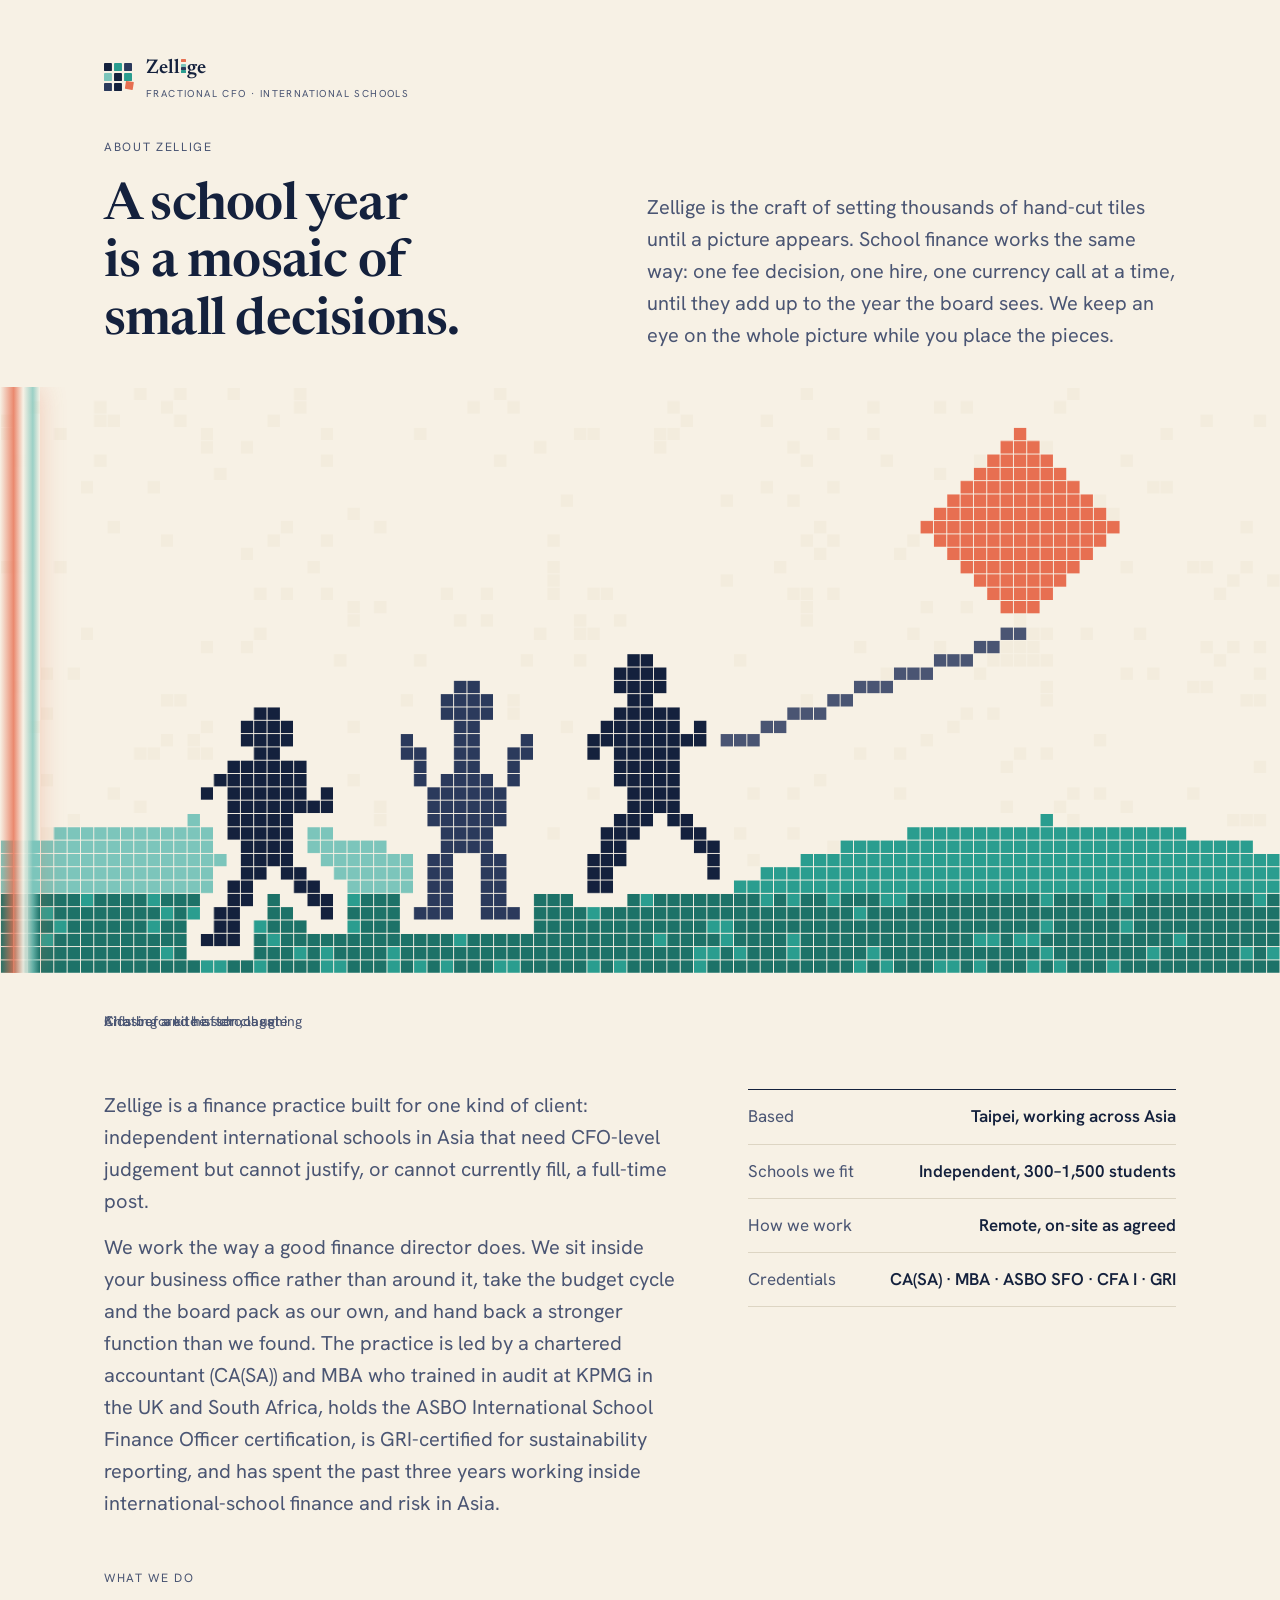
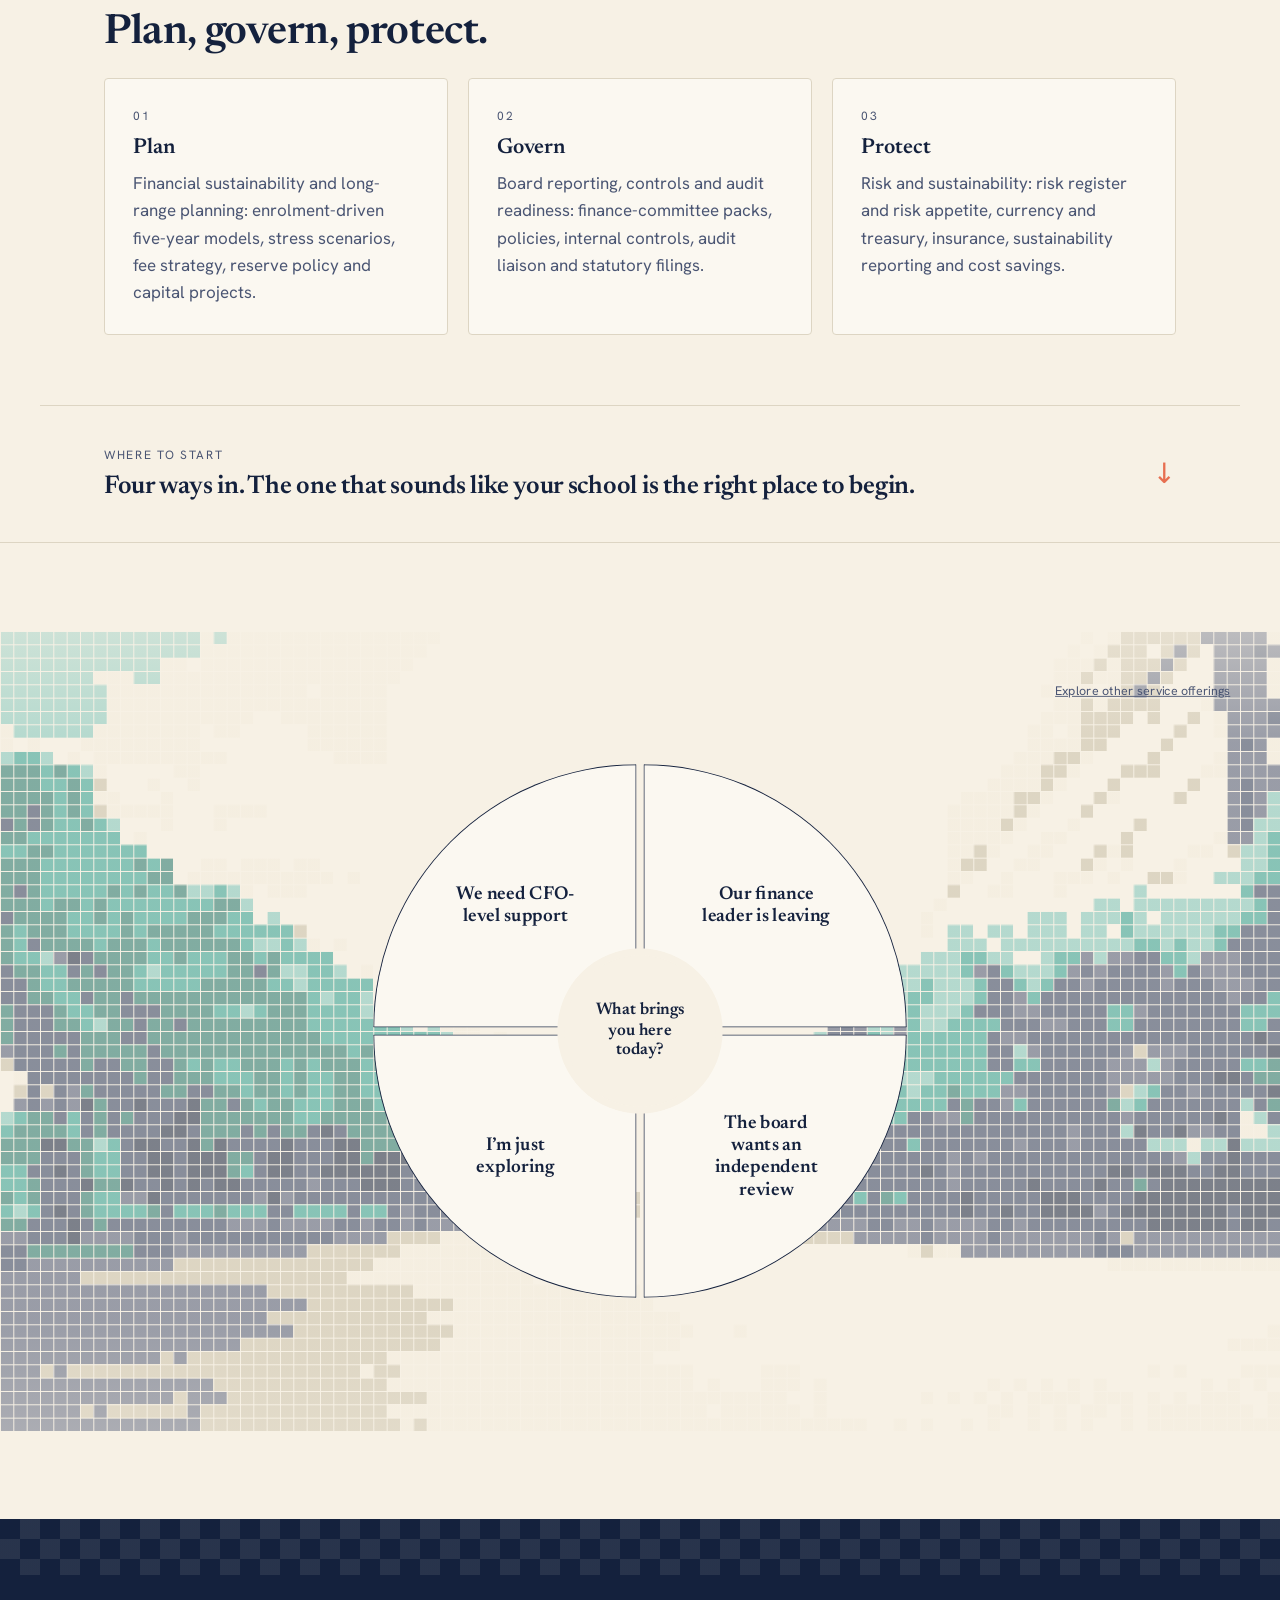
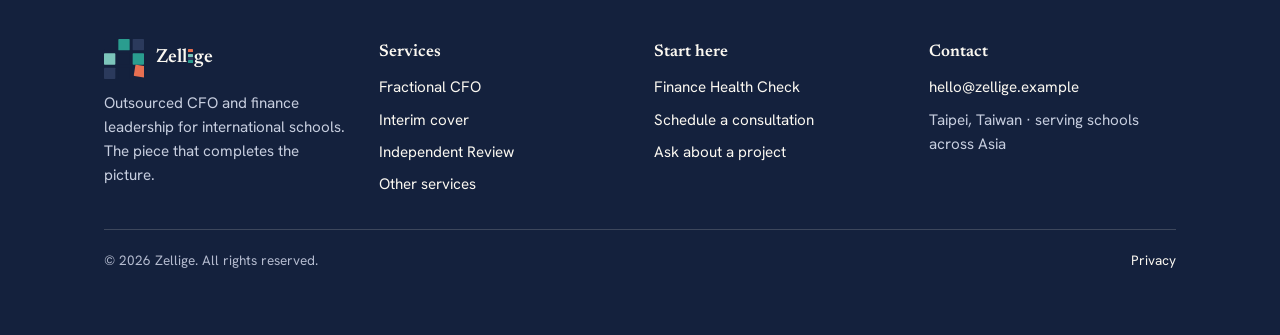
==== index.html @ 0f029edd "Add files via upload" ====
<!doctype html>
<html lang="en">
<head>
<meta charset="utf-8">
<meta name="viewport" content="width=device-width,initial-scale=1">
<title>Outsourced CFO for international schools · Zellige</title>
<meta name="description" content="Zellige provides fractional and interim CFO leadership, independent financial reviews and finance projects for international schools across Asia.">
<meta property="og:title" content="Outsourced CFO for international schools · Zellige">
<meta property="og:description" content="Zellige provides fractional and interim CFO leadership, independent financial reviews and finance projects for international schools across Asia.">
<meta property="og:type" content="website">
<meta name="theme-color" content="#14213D">
<link rel="icon" href="favicon.svg" type="image/svg+xml">
<link rel="preconnect" href="https://fonts.googleapis.com">
<link rel="preconnect" href="https://fonts.gstatic.com" crossorigin>
<link rel="stylesheet" href="https://fonts.googleapis.com/css2?family=Hanken+Grotesk:wght@400;500;600&family=Newsreader:ital,opsz,wght@0,6..72,400;0,6..72,500;0,6..72,600;0,6..72,700;1,6..72,400&display=swap">
<link rel="stylesheet" href="styles.css">
<style>
/* ---- landing: the four-way circle, ported from the design canvas ---- */
.land{position:relative;overflow:hidden;background:var(--cream)}
.land-outer{display:none;overflow:hidden}
.land-in{position:relative;width:1440px;height:900px;transform-origin:top left;transform:scale(var(--s,1))}
@media (min-width:1040px){.land-outer{display:block}}
.stage{position:absolute;left:420px;top:150px;width:600px;height:600px;transition:transform .5s cubic-bezier(.6,0,.4,1)}
.stage.moved{transform:translateX(-260px)}
.stage.moved{transition-delay:0s}
.stage.back{transition-delay:1.2s}
.rotor{position:absolute;inset:0;transform-origin:300px 300px;transition:transform 1.2s cubic-bezier(.6,0,.4,1)}
.quad{position:absolute;width:296px;height:296px;border:1.5px solid var(--ink);padding:0;margin:0;cursor:pointer;background:var(--paper);color:var(--ink);
 transition:opacity .7s ease,transform .7s ease,background-color .25s ease,color .25s ease}
.quad:nth-of-type(1){left:0;top:0;border-top-left-radius:300px}
.quad:nth-of-type(2){left:304px;top:0;border-top-right-radius:300px}
.quad:nth-of-type(3){left:304px;top:304px;border-bottom-right-radius:300px}
.quad:nth-of-type(4){left:0;top:304px;border-bottom-left-radius:300px}
.quad:hover,.quad[aria-pressed="true"]{color:var(--paper)!important;background-color:var(--ink)!important;
 background-image:var(--mosaic);background-size:40px 40px;background-position:0 0,20px 20px}
.quad:focus-visible{outline:3px solid var(--ink);outline-offset:4px}
.quad .label{position:absolute;width:150px;display:flex;flex-direction:column;align-items:center;text-align:center;gap:6px;
 transform:translate(-50%,-50%);transition:transform 1.2s cubic-bezier(.6,0,.4,1)}
.quad .label span{font-family:var(--f-display);font-size:21px;font-weight:600;line-height:1.2;text-wrap:balance}
.letters{position:absolute;left:0;top:0;width:600px;height:600px;pointer-events:none}
.letters span{text-shadow:0 0 7px var(--cream),0 0 3px var(--cream);position:absolute;width:14px;margin-left:-7px;margin-top:-17px;height:17px;line-height:17px;text-align:center;
 transform-origin:50% 100%;font-family:var(--f-body);font-size:16px;font-weight:500;color:var(--ink)}
.hub{position:absolute;left:215px;top:215px;transform:none;padding:0;font-size:inherit;font-weight:400;width:170px;height:170px;border-radius:50%;background:var(--cream);box-shadow:0 0 0 8px var(--cream);
 display:flex;align-items:center;justify-content:center;text-align:center}
.hub p{font-family:var(--f-display);font-size:19px;font-weight:600;line-height:1.2;padding:0 22px}
.hub button{width:120px;height:120px;border-radius:50%;border:1px solid var(--line);background:var(--paper);color:var(--ink);
 font:500 14px/1.3 var(--f-body);cursor:pointer}
@property --sweep{syntax:'<angle>';inherits:false;initial-value:0deg}
.panel-wipe{--sweep:0deg;-webkit-mask-image:conic-gradient(from 0deg at -260px 260px,#000 0deg,#000 var(--sweep),transparent calc(var(--sweep) + .6deg));
 mask-image:conic-gradient(from 0deg at -260px 260px,#000 0deg,#000 var(--sweep),transparent calc(var(--sweep) + .6deg))}
@keyframes wipeIn{from{--sweep:0deg}to{--sweep:180deg}}
@keyframes wipeOut{from{--sweep:180deg}to{--sweep:0deg}}
.wipe-in{animation:wipeIn 1.2s cubic-bezier(.6,0,.4,1) .5s both}
.wipe-out{animation:wipeOut 1.2s cubic-bezier(.6,0,.4,1) 0s both}
.panel{background:rgba(247,241,229,.8);box-shadow:0 0 46px 34px rgba(247,241,229,.8);border:0;border-radius:0;padding:0;position:absolute;left:720px;top:190px;width:600px;display:flex;flex-direction:column;gap:22px}
.panel h2{font-size:50px;line-height:1.08;letter-spacing:-.01em}
.panel .points{display:flex;flex-direction:column;border-top:1px solid var(--line)}
.panel .points div{padding:13px 0;border-bottom:1px solid var(--line);display:flex;gap:14px;font-size:16px}
.panel .acts{display:flex;gap:12px;align-items:center;flex-wrap:wrap}
.land-intro{display:block}
@media (min-width:1040px){.land-intro{display:none}.site-head{display:none}}
.land-logo{display:none;align-items:center;gap:14px;text-decoration:none;color:var(--ink)}
@media (min-width:1040px){.land-logo{display:inline-flex}}
.land-logo svg{width:28px;height:28px;overflow:visible}
.land-logo .name{font-family:var(--f-display);font-weight:600;font-size:20px}
.land-logo .desc{font-size:10px;letter-spacing:.14em;text-transform:uppercase;color:var(--muted)}
.explore{position:absolute;right:56px;top:56px;font-size:14px;color:var(--muted);text-decoration:underline}
@media (prefers-reduced-motion:reduce){.rotor,.stage,.quad,.quad .label{transition:none!important}.wipe-in,.wipe-out{animation:none!important;--sweep:360deg}}

/* --- the avenue: the photograph, retiled in the brand palette --- */
.street{position:absolute;inset:0;z-index:0;pointer-events:none;overflow:hidden}
.street svg{display:block;width:100%;height:100%}
.street-grout,.street-wash,.street-dim{position:absolute;inset:0}
.street-dim{background:#F7F1E5;opacity:0;transition:opacity .7s ease}
.street.dim .street-dim{opacity:.55}
.street-grout{background-image:linear-gradient(90deg,#F7F1E5 0 1px,rgba(0,0,0,0) 1px),linear-gradient(180deg,#F7F1E5 0 1px,rgba(0,0,0,0) 1px);background-size:calc(100%/96) 100%,100% calc(100%/60)}
.street-wash{background:linear-gradient(180deg,rgba(247,241,229,.66) 0%,rgba(247,241,229,.46) 14%,rgba(247,241,229,.46) 86%,rgba(247,241,229,.56) 100%)}

.mosaic-band{position:relative;border-bottom:1px solid var(--line);background:var(--cream);padding-block:clamp(48px,7vw,84px) 0;display:flex;flex-direction:column;gap:clamp(24px,4vw,36px)}
@media (min-width:1040px){.mosaic-band{padding-top:52px}}
.about-grid{display:grid;grid-template-columns:minmax(0,1.15fr) minmax(0,.85fr);gap:clamp(24px,5vw,64px);align-items:start;padding-top:clamp(6px,2vw,20px)}
@media (max-width:860px){.about-grid{grid-template-columns:1fr}}
.about-grid p{margin:0 0 14px}
.facts{display:flex;flex-direction:column;border-top:1.5px solid var(--ink)}
.facts div{display:flex;justify-content:space-between;gap:20px;padding:13px 0;border-bottom:1px solid var(--line)}
.facts span:first-child{color:var(--muted);white-space:nowrap}
.facts span:last-child{font-weight:600;text-align:right}
.pillars{display:grid;grid-template-columns:repeat(3,minmax(0,1fr));gap:20px;margin-top:22px}
@media (max-width:860px){.pillars{grid-template-columns:1fr}}
.startbar{border-top:1px solid var(--line);margin-top:clamp(24px,4vw,34px);padding-block:clamp(28px,4vw,40px);display:flex;justify-content:space-between;align-items:center;gap:32px}
.startbar h2{font-size:clamp(1.25rem,2.3vw,1.6rem);margin:0}
.startbar .arrow{font-size:28px;color:var(--coral);flex-shrink:0}
.mosaic-band>.wrap{width:100%;box-sizing:border-box}
.mosaic-band .head{display:grid;grid-template-columns:minmax(0,.95fr) minmax(0,1.05fr);gap:clamp(24px,5vw,64px);align-items:end}
@media (max-width:860px){.mosaic-band .head{grid-template-columns:1fr}}

/* --- mosaic wall: three scenes, rolling in left to right --- */
@property --p{syntax:'<percentage>';inherits:false;initial-value:0%}
.mw{position:relative;width:100%;aspect-ratio:96/44;overflow:hidden;background:#F7F1E5}
.mw .ml{position:absolute;inset:0}
.mw .ml svg{display:block;width:100%;height:100%}
.mw .sw{--p:0%;-webkit-mask-image:linear-gradient(90deg,#000 var(--p),rgba(0,0,0,0) var(--p));mask-image:linear-gradient(90deg,#000 var(--p),rgba(0,0,0,0) var(--p))}
.mw .l0{z-index:0}
.mw .l1{z-index:1;animation:mwA 30s steps(96,end) infinite}
.mw .l2{z-index:2;animation:mwB 30s steps(96,end) infinite}
.mw .l3{z-index:3;animation:mwC 30s steps(96,end) infinite}
@keyframes mwA{0%{--p:0%}8%{--p:100%}100%{--p:100%}}
@keyframes mwB{0%,33.33%{--p:0%}41.33%{--p:100%}100%{--p:100%}}
@keyframes mwC{0%,66.67%{--p:0%}74.67%{--p:100%}100%{--p:100%}}
.mw .grout{position:absolute;inset:0;z-index:4;pointer-events:none;
 background-image:linear-gradient(90deg,#F7F1E5 0 1px,rgba(0,0,0,0) 1px),linear-gradient(180deg,#F7F1E5 0 1px,rgba(0,0,0,0) 1px);
 background-size:calc(100%/96) 100%,100% calc(100%/44)}
.mw .front{position:absolute;top:0;bottom:0;left:0;width:3.125%;z-index:5;pointer-events:none;
 background:linear-gradient(90deg,rgba(247,241,229,0),rgba(231,111,81,.8) 34%,rgba(247,241,229,.92) 58%,rgba(124,197,187,.75) 82%,rgba(124,197,187,0));
 box-shadow:0 0 26px rgba(231,111,81,.3);animation:mwFront 10s steps(96,end) infinite}
@keyframes mwFront{0%{transform:translateX(-140%);opacity:0}1.5%{opacity:1}24%{transform:translateX(3100%);opacity:1}25.5%{opacity:0}100%{transform:translateX(3100%);opacity:0}}
.mwcaps{position:relative;height:24px}
.mwcaps span{position:absolute;left:0;top:0;width:100%;font-size:14px;line-height:24px;color:#4A5573;letter-spacing:.02em}
.mwcaps .c1{animation:mwT1 30s linear infinite}
.mwcaps .c2{animation:mwT2 30s linear infinite}
.mwcaps .c3{animation:mwT3 30s linear infinite}
@keyframes mwT1{0%,2.5%{opacity:0}4%{opacity:1}34%{opacity:1}36%{opacity:0}100%{opacity:0}}
@keyframes mwT2{0%,36%{opacity:0}38%{opacity:1}67.5%{opacity:1}69.5%{opacity:0}100%{opacity:0}}
@keyframes mwT3{0%,1.5%{opacity:1}2.5%{opacity:0}69.5%{opacity:0}71.5%{opacity:1}100%{opacity:1}}
@media (prefers-reduced-motion:reduce){
 .mw .l1,.mw .l2,.mw .l3{animation:none;--p:0%}
 .mw .front{display:none}
 .mwcaps .c1,.mwcaps .c2{animation:none;opacity:0}.mwcaps .c3{animation:none;opacity:1}}

</style>
</head>
<body>
<header class="site-head">
<div class="wrap head-in">
<a class="lockup" href="index.html" aria-label="Zellige, home"><svg viewBox="0 0 120 120" aria-hidden="true"><rect x="0" y="0" width="34" height="34" rx="2" fill="#14213D"/><rect x="43" y="0" width="34" height="34" rx="2" fill="#2A9D8F"/><rect x="86" y="0" width="34" height="34" rx="2" fill="#2B3A5C"/><rect x="0" y="43" width="34" height="34" rx="2" fill="#7CC5BB"/><rect x="43" y="43" width="34" height="34" rx="2" fill="#14213D"/><rect x="86" y="43" width="34" height="34" rx="2" fill="#2A9D8F"/><rect x="0" y="86" width="34" height="34" rx="2" fill="#2B3A5C"/><rect x="43" y="86" width="34" height="34" rx="2" fill="#14213D"/><rect x="96" y="90" width="34" height="34" rx="2" fill="#E76F51" transform="rotate(9 113 107) translate(-6 -10)"/></svg><span><span class="name">Zell<span class="zi" aria-hidden="true"><s></s><b></b><b></b><b></b></span>ge</span><span class="desc">CFO services for international schools</span></span></a>
<nav class="nav" aria-label="Main">
<a class="hide-sm" href="fractional-cfo.html">Fractional CFO</a>
<a class="hide-sm" href="interim-cover.html">Interim cover</a>
<a class="hide-sm" href="services.html">Services</a>
<a href="health-check.html">Health Check</a>
<a class="btn" href="contact-cfo.html">Schedule a consultation</a>
</nav>
</div>
</header>
<main>
<section class="mosaic-band">
<div class="wrap"><a class="land-logo" href="index.html" aria-label="Zellige, home"><svg viewBox="0 0 120 120" aria-hidden="true"><rect x="0" y="0" width="34" height="34" rx="2" fill="#14213D"/><rect x="43" y="0" width="34" height="34" rx="2" fill="#2A9D8F"/><rect x="86" y="0" width="34" height="34" rx="2" fill="#2B3A5C"/><rect x="0" y="43" width="34" height="34" rx="2" fill="#7CC5BB"/><rect x="43" y="43" width="34" height="34" rx="2" fill="#14213D"/><rect x="86" y="43" width="34" height="34" rx="2" fill="#2A9D8F"/><rect x="0" y="86" width="34" height="34" rx="2" fill="#2B3A5C"/><rect x="43" y="86" width="34" height="34" rx="2" fill="#14213D"/><rect x="96" y="90" width="34" height="34" rx="2" fill="#E76F51" transform="rotate(9 113 107) translate(-6 -10)"/></svg><span style="display:flex;flex-direction:column;gap:2px"><span class="name">Zell<span class="zi" aria-hidden="true"><s></s><b></b><b></b><b></b></span>ge</span><span class="desc">Fractional CFO · International schools</span></span></a></div>
<div class="wrap head">
<div class="stack"><span class="eyebrow">ABOUT ZELLIGE</span>
<h1 style="font-size:clamp(2rem,4.4vw,3.25rem)">A school year is a mosaic of small decisions.</h1></div>
<p class="lede" style="margin:0">Zellige is the craft of setting thousands of hand-cut tiles until a picture appears. School finance works the same way: one fee decision, one hire, one currency call at a time, until they add up to the year the board sees. We keep an eye on the whole picture while you place the pieces.</p>
</div>
<svg width="0" height="0" style="position:absolute" aria-hidden="true"><symbol id="mzs1" viewBox="0 0 96 44" preserveAspectRatio="none" shape-rendering="crispEdges"><rect x="0" y="0" width="15" height="1" fill="#F7F1E5"/><rect x="15" y="0" width="1" height="1" fill="#F3ECDD"/><rect x="16" y="0" width="5" height="1" fill="#F7F1E5"/><rect x="21" y="0" width="1" height="1" fill="#F3ECDD"/><rect x="22" y="0" width="1" height="1" fill="#F7F1E5"/><rect x="23" y="0" width="1" height="1" fill="#F3ECDD"/><rect x="24" y="0" width="2" height="1" fill="#F7F1E5"/><rect x="26" y="0" width="1" height="1" fill="#F3ECDD"/><rect x="27" y="0" width="16" height="1" fill="#F7F1E5"/><rect x="43" y="0" width="1" height="1" fill="#F3ECDD"/><rect x="44" y="0" width="6" height="1" fill="#F7F1E5"/><rect x="50" y="0" width="1" height="1" fill="#F3ECDD"/><rect x="51" y="0" width="5" height="1" fill="#F7F1E5"/><rect x="56" y="0" width="1" height="1" fill="#F3ECDD"/><rect x="57" y="0" width="3" height="1" fill="#F7F1E5"/><rect x="60" y="0" width="1" height="1" fill="#F3ECDD"/><rect x="61" y="0" width="6" height="1" fill="#F7F1E5"/><rect x="67" y="0" width="1" height="1" fill="#F3ECDD"/><rect x="68" y="0" width="27" height="1" fill="#F7F1E5"/><rect x="95" y="0" width="1" height="1" fill="#F3ECDD"/><rect x="0" y="1" width="24" height="1" fill="#F7F1E5"/><rect x="24" y="1" width="1" height="1" fill="#F3ECDD"/><rect x="25" y="1" width="9" height="1" fill="#F7F1E5"/><rect x="34" y="1" width="1" height="1" fill="#F3ECDD"/><rect x="35" y="1" width="7" height="1" fill="#F7F1E5"/><rect x="42" y="1" width="1" height="1" fill="#F3ECDD"/><rect x="43" y="1" width="1" height="1" fill="#F7F1E5"/><rect x="44" y="1" width="1" height="3" fill="#4A5573"/><rect x="45" y="1" width="6" height="3" fill="#2A9D8F"/><rect x="51" y="1" width="6" height="1" fill="#F7F1E5"/><rect x="57" y="1" width="2" height="1" fill="#F3ECDD"/><rect x="59" y="1" width="3" height="1" fill="#F7F1E5"/><rect x="62" y="1" width="1" height="1" fill="#F3ECDD"/><rect x="63" y="1" width="5" height="1" fill="#F7F1E5"/><rect x="68" y="1" width="1" height="1" fill="#F3ECDD"/><rect x="69" y="1" width="19" height="1" fill="#F7F1E5"/><rect x="88" y="1" width="1" height="1" fill="#F3ECDD"/><rect x="89" y="1" width="7" height="1" fill="#F7F1E5"/><rect x="0" y="2" width="2" height="1" fill="#F7F1E5"/><rect x="2" y="2" width="1" height="1" fill="#F3ECDD"/><rect x="3" y="2" width="1" height="1" fill="#F7F1E5"/><rect x="4" y="2" width="1" height="1" fill="#F3ECDD"/><rect x="5" y="2" width="8" height="1" fill="#F7F1E5"/><rect x="13" y="2" width="1" height="1" fill="#F3ECDD"/><rect x="14" y="2" width="30" height="1" fill="#F7F1E5"/><rect x="51" y="2" width="1" height="1" fill="#F3ECDD"/><rect x="52" y="2" width="1" height="1" fill="#F7F1E5"/><rect x="53" y="2" width="1" height="1" fill="#F3ECDD"/><rect x="54" y="2" width="4" height="1" fill="#F7F1E5"/><rect x="58" y="2" width="1" height="1" fill="#F3ECDD"/><rect x="59" y="2" width="2" height="1" fill="#F7F1E5"/><rect x="61" y="2" width="1" height="1" fill="#F3ECDD"/><rect x="62" y="2" width="3" height="1" fill="#F7F1E5"/><rect x="65" y="2" width="1" height="2" fill="#F3ECDD"/><rect x="66" y="2" width="8" height="1" fill="#F7F1E5"/><rect x="74" y="2" width="5" height="1" fill="#E76F51"/><rect x="79" y="2" width="10" height="1" fill="#F7F1E5"/><rect x="89" y="2" width="1" height="1" fill="#F3ECDD"/><rect x="90" y="2" width="6" height="1" fill="#F7F1E5"/><rect x="0" y="3" width="22" height="1" fill="#F7F1E5"/><rect x="22" y="3" width="1" height="1" fill="#F3ECDD"/><rect x="23" y="3" width="4" height="1" fill="#F7F1E5"/><rect x="27" y="3" width="1" height="1" fill="#F3ECDD"/><rect x="28" y="3" width="1" height="1" fill="#F7F1E5"/><rect x="29" y="3" width="1" height="1" fill="#F3ECDD"/><rect x="30" y="3" width="13" height="1" fill="#F7F1E5"/><rect x="43" y="3" width="1" height="1" fill="#F3ECDD"/><rect x="51" y="3" width="14" height="1" fill="#F7F1E5"/><rect x="66" y="3" width="7" height="1" fill="#F7F1E5"/><rect x="73" y="3" width="7" height="1" fill="#E76F51"/><rect x="80" y="3" width="11" height="1" fill="#F7F1E5"/><rect x="91" y="3" width="1" height="1" fill="#F3ECDD"/><rect x="92" y="3" width="4" height="1" fill="#F7F1E5"/><rect x="0" y="4" width="42" height="1" fill="#F7F1E5"/><rect x="42" y="4" width="1" height="1" fill="#F3ECDD"/><rect x="43" y="4" width="1" height="1" fill="#F7F1E5"/><rect x="44" y="4" width="2" height="3" fill="#4A5573"/><rect x="46" y="4" width="7" height="1" fill="#F7F1E5"/><rect x="53" y="4" width="1" height="1" fill="#F3ECDD"/><rect x="54" y="4" width="1" height="1" fill="#F7F1E5"/><rect x="55" y="4" width="1" height="1" fill="#F3ECDD"/><rect x="56" y="4" width="10" height="1" fill="#F7F1E5"/><rect x="66" y="4" width="1" height="1" fill="#F3ECDD"/><rect x="67" y="4" width="5" height="1" fill="#F7F1E5"/><rect x="72" y="4" width="9" height="5" fill="#E76F51"/><rect x="81" y="4" width="4" height="1" fill="#F7F1E5"/><rect x="85" y="4" width="1" height="1" fill="#F3ECDD"/><rect x="86" y="4" width="10" height="1" fill="#F7F1E5"/><rect x="0" y="5" width="13" height="1" fill="#F7F1E5"/><rect x="13" y="5" width="1" height="1" fill="#F3ECDD"/><rect x="14" y="5" width="2" height="1" fill="#F7F1E5"/><rect x="16" y="5" width="1" height="1" fill="#F3ECDD"/><rect x="17" y="5" width="16" height="1" fill="#F7F1E5"/><rect x="33" y="5" width="1" height="1" fill="#F3ECDD"/><rect x="34" y="5" width="4" height="1" fill="#F7F1E5"/><rect x="38" y="5" width="1" height="1" fill="#F3ECDD"/><rect x="39" y="5" width="4" height="1" fill="#F7F1E5"/><rect x="43" y="5" width="1" height="2" fill="#2B3A5C"/><rect x="46" y="5" width="3" height="2" fill="#2B3A5C"/><rect x="49" y="5" width="2" height="1" fill="#F7F1E5"/><rect x="51" y="5" width="1" height="1" fill="#F3ECDD"/><rect x="52" y="5" width="2" height="1" fill="#F7F1E5"/><rect x="54" y="5" width="1" height="2" fill="#F3ECDD"/><rect x="55" y="5" width="6" height="1" fill="#F7F1E5"/><rect x="61" y="5" width="1" height="1" fill="#F3ECDD"/><rect x="62" y="5" width="10" height="1" fill="#F7F1E5"/><rect x="81" y="5" width="1" height="2" fill="#F3ECDD"/><rect x="82" y="5" width="2" height="2" fill="#F7F1E5"/><rect x="84" y="5" width="1" height="2" fill="#F3ECDD"/><rect x="85" y="5" width="11" height="2" fill="#F7F1E5"/><rect x="0" y="6" width="5" height="1" fill="#F7F1E5"/><rect x="5" y="6" width="1" height="1" fill="#F3ECDD"/><rect x="6" y="6" width="30" height="1" fill="#F7F1E5"/><rect x="36" y="6" width="2" height="2" fill="#F3ECDD"/><rect x="38" y="6" width="5" height="1" fill="#F7F1E5"/><rect x="49" y="6" width="5" height="1" fill="#F7F1E5"/><rect x="55" y="6" width="17" height="1" fill="#F7F1E5"/><rect x="0" y="7" width="26" height="1" fill="#F7F1E5"/><rect x="26" y="7" width="1" height="1" fill="#F3ECDD"/><rect x="27" y="7" width="6" height="1" fill="#F7F1E5"/><rect x="33" y="7" width="1" height="1" fill="#F3ECDD"/><rect x="34" y="7" width="2" height="1" fill="#F7F1E5"/><rect x="38" y="7" width="2" height="1" fill="#F7F1E5"/><rect x="40" y="7" width="1" height="1" fill="#F3ECDD"/><rect x="41" y="7" width="2" height="1" fill="#F7F1E5"/><rect x="43" y="7" width="6" height="4" fill="#2B3A5C"/><rect x="49" y="7" width="23" height="1" fill="#F7F1E5"/><rect x="81" y="7" width="1" height="1" fill="#F7F1E5"/><rect x="82" y="7" width="1" height="1" fill="#F3ECDD"/><rect x="83" y="7" width="5" height="1" fill="#F7F1E5"/><rect x="88" y="7" width="1" height="1" fill="#F3ECDD"/><rect x="89" y="7" width="3" height="1" fill="#F7F1E5"/><rect x="92" y="7" width="1" height="2" fill="#F3ECDD"/><rect x="93" y="7" width="3" height="2" fill="#F7F1E5"/><rect x="0" y="8" width="20" height="1" fill="#F7F1E5"/><rect x="20" y="8" width="1" height="1" fill="#F3ECDD"/><rect x="21" y="8" width="9" height="1" fill="#F7F1E5"/><rect x="30" y="8" width="1" height="1" fill="#F3ECDD"/><rect x="31" y="8" width="12" height="1" fill="#F7F1E5"/><rect x="49" y="8" width="3" height="1" fill="#F7F1E5"/><rect x="52" y="8" width="1" height="1" fill="#F3ECDD"/><rect x="53" y="8" width="19" height="1" fill="#F7F1E5"/><rect x="81" y="8" width="5" height="1" fill="#F7F1E5"/><rect x="86" y="8" width="1" height="1" fill="#F3ECDD"/><rect x="87" y="8" width="5" height="1" fill="#F7F1E5"/><rect x="0" y="9" width="31" height="1" fill="#F7F1E5"/><rect x="31" y="9" width="1" height="2" fill="#F3ECDD"/><rect x="32" y="9" width="9" height="2" fill="#F7F1E5"/><rect x="41" y="9" width="1" height="1" fill="#F3ECDD"/><rect x="42" y="9" width="1" height="1" fill="#F7F1E5"/><rect x="49" y="9" width="24" height="1" fill="#F7F1E5"/><rect x="73" y="9" width="7" height="1" fill="#E76F51"/><rect x="80" y="9" width="16" height="1" fill="#F7F1E5"/><rect x="0" y="10" width="7" height="1" fill="#F7F1E5"/><rect x="7" y="10" width="2" height="1" fill="#F3ECDD"/><rect x="9" y="10" width="2" height="1" fill="#F7F1E5"/><rect x="11" y="10" width="1" height="1" fill="#1D7268"/><rect x="12" y="10" width="7" height="1" fill="#F7F1E5"/><rect x="19" y="10" width="1" height="1" fill="#F3ECDD"/><rect x="20" y="10" width="11" height="1" fill="#F7F1E5"/><rect x="41" y="10" width="2" height="1" fill="#14213D"/><rect x="49" y="10" width="2" height="1" fill="#14213D"/><rect x="51" y="10" width="4" height="1" fill="#F7F1E5"/><rect x="55" y="10" width="1" height="1" fill="#F3ECDD"/><rect x="56" y="10" width="7" height="1" fill="#F7F1E5"/><rect x="63" y="10" width="1" height="2" fill="#F3ECDD"/><rect x="64" y="10" width="4" height="2" fill="#F7F1E5"/><rect x="68" y="10" width="1" height="2" fill="#F3ECDD"/><rect x="69" y="10" width="5" height="1" fill="#F7F1E5"/><rect x="74" y="10" width="5" height="1" fill="#E76F51"/><rect x="79" y="10" width="12" height="1" fill="#F7F1E5"/><rect x="91" y="10" width="1" height="1" fill="#F3ECDD"/><rect x="92" y="10" width="3" height="1" fill="#F7F1E5"/><rect x="95" y="10" width="1" height="1" fill="#F3ECDD"/><rect x="0" y="11" width="5" height="1" fill="#F7F1E5"/><rect x="5" y="11" width="2" height="1" fill="#F3ECDD"/><rect x="7" y="11" width="1" height="1" fill="#F7F1E5"/><rect x="8" y="11" width="7" height="1" fill="#1D7268"/><rect x="15" y="11" width="13" height="1" fill="#F7F1E5"/><rect x="28" y="11" width="1" height="1" fill="#F3ECDD"/><rect x="29" y="11" width="9" height="1" fill="#F7F1E5"/><rect x="38" y="11" width="16" height="1" fill="#14213D"/><rect x="54" y="11" width="4" height="1" fill="#F7F1E5"/><rect x="58" y="11" width="1" height="1" fill="#F3ECDD"/><rect x="59" y="11" width="4" height="1" fill="#F7F1E5"/><rect x="69" y="11" width="8" height="1" fill="#F7F1E5"/><rect x="77" y="11" width="1" height="1" fill="#F3ECDD"/><rect x="78" y="11" width="18" height="1" fill="#F7F1E5"/><rect x="0" y="12" width="7" height="1" fill="#F7F1E5"/><rect x="7" y="12" width="9" height="1" fill="#1D7268"/><rect x="16" y="12" width="4" height="1" fill="#F7F1E5"/><rect x="20" y="12" width="1" height="1" fill="#F3ECDD"/><rect x="21" y="12" width="5" height="1" fill="#F7F1E5"/><rect x="26" y="12" width="1" height="1" fill="#F3ECDD"/><rect x="27" y="12" width="7" height="1" fill="#F7F1E5"/><rect x="34" y="12" width="1" height="1" fill="#F3ECDD"/><rect x="35" y="12" width="1" height="1" fill="#F7F1E5"/><rect x="36" y="12" width="20" height="1" fill="#14213D"/><rect x="56" y="12" width="4" height="1" fill="#F7F1E5"/><rect x="60" y="12" width="1" height="1" fill="#F3ECDD"/><rect x="61" y="12" width="6" height="1" fill="#F7F1E5"/><rect x="67" y="12" width="2" height="2" fill="#F3ECDD"/><rect x="69" y="12" width="13" height="1" fill="#F7F1E5"/><rect x="82" y="12" width="1" height="1" fill="#F3ECDD"/><rect x="83" y="12" width="2" height="1" fill="#F7F1E5"/><rect x="85" y="12" width="1" height="1" fill="#F3ECDD"/><rect x="86" y="12" width="10" height="1" fill="#F7F1E5"/><rect x="0" y="13" width="6" height="2" fill="#F7F1E5"/><rect x="6" y="13" width="11" height="2" fill="#1D7268"/><rect x="17" y="13" width="2" height="1" fill="#F7F1E5"/><rect x="19" y="13" width="1" height="1" fill="#F3ECDD"/><rect x="20" y="13" width="13" height="1" fill="#F7F1E5"/><rect x="33" y="13" width="1" height="1" fill="#F3ECDD"/><rect x="34" y="13" width="24" height="1" fill="#14213D"/><rect x="58" y="13" width="9" height="1" fill="#F7F1E5"/><rect x="69" y="13" width="14" height="1" fill="#F7F1E5"/><rect x="83" y="13" width="1" height="1" fill="#F3ECDD"/><rect x="84" y="13" width="2" height="1" fill="#F7F1E5"/><rect x="86" y="13" width="1" height="1" fill="#F3ECDD"/><rect x="87" y="13" width="9" height="1" fill="#F7F1E5"/><rect x="17" y="14" width="3" height="1" fill="#F7F1E5"/><rect x="20" y="14" width="1" height="1" fill="#F3ECDD"/><rect x="21" y="14" width="10" height="1" fill="#F7F1E5"/><rect x="31" y="14" width="30" height="1" fill="#14213D"/><rect x="61" y="14" width="22" height="1" fill="#F7F1E5"/><rect x="83" y="14" width="5" height="1" fill="#1D7268"/><rect x="88" y="14" width="2" height="1" fill="#F3ECDD"/><rect x="90" y="14" width="6" height="1" fill="#F7F1E5"/><rect x="0" y="15" width="3" height="1" fill="#F7F1E5"/><rect x="3" y="15" width="1" height="1" fill="#F3ECDD"/><rect x="4" y="15" width="1" height="1" fill="#F7F1E5"/><rect x="5" y="15" width="13" height="3" fill="#1D7268"/><rect x="18" y="15" width="9" height="1" fill="#F7F1E5"/><rect x="27" y="15" width="1" height="1" fill="#F3ECDD"/><rect x="28" y="15" width="1" height="1" fill="#F7F1E5"/><rect x="29" y="15" width="34" height="1" fill="#14213D"/><rect x="63" y="15" width="8" height="1" fill="#F7F1E5"/><rect x="71" y="15" width="1" height="1" fill="#F3ECDD"/><rect x="72" y="15" width="8" height="1" fill="#F7F1E5"/><rect x="80" y="15" width="2" height="1" fill="#F3ECDD"/><rect x="82" y="15" width="7" height="1" fill="#1D7268"/><rect x="89" y="15" width="5" height="1" fill="#F7F1E5"/><rect x="94" y="15" width="1" height="1" fill="#F3ECDD"/><rect x="95" y="15" width="1" height="1" fill="#F7F1E5"/><rect x="0" y="16" width="5" height="3" fill="#F7F1E5"/><rect x="18" y="16" width="1" height="1" fill="#F3ECDD"/><rect x="19" y="16" width="2" height="1" fill="#F7F1E5"/><rect x="21" y="16" width="1" height="1" fill="#F3ECDD"/><rect x="22" y="16" width="4" height="1" fill="#F7F1E5"/><rect x="26" y="16" width="40" height="1" fill="#14213D"/><rect x="66" y="16" width="15" height="1" fill="#F7F1E5"/><rect x="81" y="16" width="9" height="1" fill="#1D7268"/><rect x="90" y="16" width="6" height="1" fill="#F7F1E5"/><rect x="18" y="17" width="3" height="1" fill="#2A9D8F"/><rect x="21" y="17" width="6" height="1" fill="#F7F1E5"/><rect x="27" y="17" width="38" height="2" fill="#2B3A5C"/><rect x="65" y="17" width="9" height="1" fill="#F7F1E5"/><rect x="74" y="17" width="1" height="1" fill="#F3ECDD"/><rect x="75" y="17" width="5" height="1" fill="#F7F1E5"/><rect x="80" y="17" width="11" height="3" fill="#1D7268"/><rect x="91" y="17" width="5" height="2" fill="#F7F1E5"/><rect x="5" y="18" width="11" height="2" fill="#1D7268"/><rect x="16" y="18" width="7" height="2" fill="#2A9D8F"/><rect x="23" y="18" width="4" height="1" fill="#F7F1E5"/><rect x="65" y="18" width="13" height="2" fill="#F7F1E5"/><rect x="78" y="18" width="1" height="2" fill="#F3ECDD"/><rect x="79" y="18" width="1" height="2" fill="#F7F1E5"/><rect x="0" y="19" width="4" height="1" fill="#F7F1E5"/><rect x="4" y="19" width="1" height="1" fill="#F3ECDD"/><rect x="23" y="19" width="2" height="1" fill="#F7F1E5"/><rect x="25" y="19" width="1" height="1" fill="#F3ECDD"/><rect x="26" y="19" width="1" height="1" fill="#F7F1E5"/><rect x="27" y="19" width="4" height="4" fill="#2B3A5C"/><rect x="31" y="19" width="4" height="3" fill="#7CC5BB"/><rect x="35" y="19" width="3" height="3" fill="#2B3A5C"/><rect x="38" y="19" width="4" height="4" fill="#7CC5BB"/><rect x="42" y="19" width="3" height="4" fill="#2B3A5C"/><rect x="45" y="19" width="4" height="4" fill="#7CC5BB"/><rect x="49" y="19" width="3" height="4" fill="#2B3A5C"/><rect x="52" y="19" width="4" height="4" fill="#7CC5BB"/><rect x="56" y="19" width="3" height="4" fill="#2B3A5C"/><rect x="59" y="19" width="5" height="4" fill="#7CC5BB"/><rect x="64" y="19" width="1" height="4" fill="#2B3A5C"/><rect x="91" y="19" width="1" height="1" fill="#F7F1E5"/><rect x="92" y="19" width="1" height="1" fill="#F3ECDD"/><rect x="93" y="19" width="2" height="1" fill="#F7F1E5"/><rect x="95" y="19" width="1" height="1" fill="#F3ECDD"/><rect x="0" y="20" width="6" height="2" fill="#F7F1E5"/><rect x="6" y="20" width="9" height="2" fill="#1D7268"/><rect x="15" y="20" width="9" height="3" fill="#2A9D8F"/><rect x="24" y="20" width="3" height="3" fill="#F7F1E5"/><rect x="65" y="20" width="10" height="1" fill="#F7F1E5"/><rect x="75" y="20" width="1" height="1" fill="#F3ECDD"/><rect x="76" y="20" width="3" height="1" fill="#F7F1E5"/><rect x="79" y="20" width="13" height="1" fill="#1D7268"/><rect x="92" y="20" width="4" height="1" fill="#F7F1E5"/><rect x="65" y="21" width="15" height="1" fill="#F7F1E5"/><rect x="80" y="21" width="11" height="3" fill="#1D7268"/><rect x="91" y="21" width="5" height="2" fill="#F7F1E5"/><rect x="0" y="22" width="1" height="1" fill="#F7F1E5"/><rect x="1" y="22" width="1" height="1" fill="#F3ECDD"/><rect x="2" y="22" width="5" height="1" fill="#F7F1E5"/><rect x="7" y="22" width="3" height="1" fill="#1D7268"/><rect x="10" y="22" width="3" height="8" fill="#4A5573"/><rect x="13" y="22" width="2" height="2" fill="#1D7268"/><rect x="31" y="22" width="2" height="1" fill="#7CC5BB"/><rect x="33" y="22" width="4" height="1" fill="#F7F1E5"/><rect x="37" y="22" width="1" height="1" fill="#2B3A5C"/><rect x="65" y="22" width="1" height="1" fill="#F7F1E5"/><rect x="66" y="22" width="2" height="1" fill="#F3ECDD"/><rect x="68" y="22" width="12" height="1" fill="#F7F1E5"/><rect x="0" y="23" width="8" height="1" fill="#F7F1E5"/><rect x="8" y="23" width="2" height="1" fill="#1D7268"/><rect x="15" y="23" width="1" height="1" fill="#F7F1E5"/><rect x="16" y="23" width="7" height="1" fill="#2A9D8F"/><rect x="23" y="23" width="4" height="2" fill="#F7F1E5"/><rect x="27" y="23" width="5" height="2" fill="#2B3A5C"/><rect x="32" y="23" width="2" height="1" fill="#F7F1E5"/><rect x="34" y="23" width="2" height="1" fill="#14213D"/><rect x="36" y="23" width="2" height="1" fill="#F7F1E5"/><rect x="38" y="23" width="16" height="1" fill="#2B3A5C"/><rect x="54" y="23" width="4" height="1" fill="#F7F1E5"/><rect x="58" y="23" width="7" height="1" fill="#2B3A5C"/><rect x="65" y="23" width="4" height="1" fill="#F7F1E5"/><rect x="69" y="23" width="1" height="1" fill="#F3ECDD"/><rect x="70" y="23" width="1" height="1" fill="#F7F1E5"/><rect x="71" y="23" width="1" height="1" fill="#F3ECDD"/><rect x="72" y="23" width="2" height="1" fill="#F7F1E5"/><rect x="74" y="23" width="2" height="1" fill="#2B3A5C"/><rect x="76" y="23" width="4" height="1" fill="#F7F1E5"/><rect x="91" y="23" width="1" height="1" fill="#F7F1E5"/><rect x="92" y="23" width="1" height="1" fill="#F3ECDD"/><rect x="93" y="23" width="3" height="1" fill="#F7F1E5"/><rect x="0" y="24" width="1" height="1" fill="#F7F1E5"/><rect x="1" y="24" width="1" height="1" fill="#F3ECDD"/><rect x="2" y="24" width="6" height="1" fill="#F7F1E5"/><rect x="8" y="24" width="1" height="1" fill="#F3ECDD"/><rect x="9" y="24" width="1" height="1" fill="#F7F1E5"/><rect x="13" y="24" width="3" height="1" fill="#F7F1E5"/><rect x="16" y="24" width="2" height="1" fill="#2A9D8F"/><rect x="18" y="24" width="2" height="6" fill="#4A5573"/><rect x="20" y="24" width="3" height="1" fill="#2A9D8F"/><rect x="32" y="24" width="1" height="2" fill="#F7F1E5"/><rect x="33" y="24" width="4" height="2" fill="#14213D"/><rect x="37" y="24" width="1" height="2" fill="#F7F1E5"/><rect x="38" y="24" width="15" height="1" fill="#2B3A5C"/><rect x="53" y="24" width="2" height="1" fill="#F7F1E5"/><rect x="55" y="24" width="2" height="1" fill="#14213D"/><rect x="57" y="24" width="2" height="1" fill="#F7F1E5"/><rect x="59" y="24" width="6" height="1" fill="#2B3A5C"/><rect x="65" y="24" width="8" height="1" fill="#F7F1E5"/><rect x="73" y="24" width="4" height="2" fill="#2B3A5C"/><rect x="77" y="24" width="4" height="1" fill="#F7F1E5"/><rect x="81" y="24" width="9" height="1" fill="#1D7268"/><rect x="90" y="24" width="4" height="1" fill="#F7F1E5"/><rect x="94" y="24" width="1" height="1" fill="#F3ECDD"/><rect x="95" y="24" width="1" height="1" fill="#F7F1E5"/><rect x="0" y="25" width="6" height="1" fill="#F7F1E5"/><rect x="6" y="25" width="1" height="1" fill="#F3ECDD"/><rect x="7" y="25" width="3" height="1" fill="#F7F1E5"/><rect x="13" y="25" width="5" height="3" fill="#F7F1E5"/><rect x="20" y="25" width="1" height="1" fill="#2A9D8F"/><rect x="21" y="25" width="6" height="1" fill="#F7F1E5"/><rect x="27" y="25" width="4" height="1" fill="#2B3A5C"/><rect x="31" y="25" width="1" height="1" fill="#7CC5BB"/><rect x="38" y="25" width="4" height="1" fill="#7CC5BB"/><rect x="42" y="25" width="8" height="1" fill="#2A9D8F"/><rect x="50" y="25" width="2" height="4" fill="#2B3A5C"/><rect x="52" y="25" width="1" height="3" fill="#7CC5BB"/><rect x="53" y="25" width="1" height="2" fill="#F7F1E5"/><rect x="54" y="25" width="4" height="2" fill="#14213D"/><rect x="58" y="25" width="1" height="2" fill="#F7F1E5"/><rect x="59" y="25" width="5" height="2" fill="#7CC5BB"/><rect x="64" y="25" width="1" height="4" fill="#2B3A5C"/><rect x="65" y="25" width="1" height="1" fill="#F7F1E5"/><rect x="66" y="25" width="2" height="1" fill="#F3ECDD"/><rect x="68" y="25" width="5" height="1" fill="#F7F1E5"/><rect x="77" y="25" width="5" height="1" fill="#F7F1E5"/><rect x="82" y="25" width="2" height="1" fill="#1D7268"/><rect x="84" y="25" width="3" height="5" fill="#4A5573"/><rect x="87" y="25" width="2" height="1" fill="#1D7268"/><rect x="89" y="25" width="2" height="1" fill="#F7F1E5"/><rect x="91" y="25" width="1" height="1" fill="#F3ECDD"/><rect x="92" y="25" width="4" height="1" fill="#F7F1E5"/><rect x="0" y="26" width="10" height="2" fill="#F7F1E5"/><rect x="20" y="26" width="4" height="1" fill="#F7F1E5"/><rect x="24" y="26" width="1" height="1" fill="#F3ECDD"/><rect x="25" y="26" width="2" height="1" fill="#F7F1E5"/><rect x="27" y="26" width="2" height="4" fill="#2B3A5C"/><rect x="29" y="26" width="5" height="1" fill="#F7F1E5"/><rect x="34" y="26" width="2" height="4" fill="#14213D"/><rect x="36" y="26" width="5" height="1" fill="#F7F1E5"/><rect x="41" y="26" width="1" height="3" fill="#7CC5BB"/><rect x="42" y="26" width="8" height="4" fill="#1D7268"/><rect x="65" y="26" width="9" height="1" fill="#F7F1E5"/><rect x="74" y="26" width="2" height="1" fill="#2B3A5C"/><rect x="76" y="26" width="7" height="1" fill="#F7F1E5"/><rect x="83" y="26" width="1" height="1" fill="#1D7268"/><rect x="87" y="26" width="1" height="1" fill="#1D7268"/><rect x="88" y="26" width="6" height="1" fill="#F7F1E5"/><rect x="94" y="26" width="1" height="1" fill="#F3ECDD"/><rect x="95" y="26" width="1" height="1" fill="#F7F1E5"/><rect x="20" y="27" width="7" height="3" fill="#F7F1E5"/><rect x="29" y="27" width="1" height="2" fill="#F7F1E5"/><rect x="30" y="27" width="1" height="1" fill="#14213D"/><rect x="31" y="27" width="3" height="1" fill="#F7F1E5"/><rect x="36" y="27" width="3" height="1" fill="#F7F1E5"/><rect x="39" y="27" width="1" height="1" fill="#14213D"/><rect x="40" y="27" width="1" height="2" fill="#F7F1E5"/><rect x="53" y="27" width="2" height="1" fill="#F7F1E5"/><rect x="55" y="27" width="2" height="1" fill="#14213D"/><rect x="57" y="27" width="3" height="1" fill="#F7F1E5"/><rect x="60" y="27" width="4" height="1" fill="#7CC5BB"/><rect x="65" y="27" width="7" height="1" fill="#F7F1E5"/><rect x="72" y="27" width="6" height="1" fill="#2B3A5C"/><rect x="78" y="27" width="6" height="2" fill="#F7F1E5"/><rect x="87" y="27" width="9" height="1" fill="#F7F1E5"/><rect x="0" y="28" width="4" height="1" fill="#F7F1E5"/><rect x="4" y="28" width="1" height="1" fill="#F3ECDD"/><rect x="5" y="28" width="1" height="1" fill="#F7F1E5"/><rect x="6" y="28" width="1" height="1" fill="#F3ECDD"/><rect x="7" y="28" width="3" height="1" fill="#F7F1E5"/><rect x="13" y="28" width="3" height="2" fill="#F7F1E5"/><rect x="16" y="28" width="1" height="2" fill="#F3ECDD"/><rect x="17" y="28" width="1" height="2" fill="#F7F1E5"/><rect x="30" y="28" width="2" height="1" fill="#14213D"/><rect x="32" y="28" width="2" height="2" fill="#F7F1E5"/><rect x="36" y="28" width="2" height="2" fill="#F7F1E5"/><rect x="38" y="28" width="2" height="1" fill="#14213D"/><rect x="52" y="28" width="2" height="1" fill="#F7F1E5"/><rect x="54" y="28" width="5" height="1" fill="#14213D"/><rect x="59" y="28" width="3" height="1" fill="#F7F1E5"/><rect x="62" y="28" width="2" height="1" fill="#7CC5BB"/><rect x="65" y="28" width="6" height="1" fill="#F7F1E5"/><rect x="71" y="28" width="7" height="1" fill="#2B3A5C"/><rect x="87" y="28" width="1" height="1" fill="#F3ECDD"/><rect x="88" y="28" width="8" height="1" fill="#F7F1E5"/><rect x="0" y="29" width="10" height="1" fill="#F7F1E5"/><rect x="29" y="29" width="2" height="1" fill="#F7F1E5"/><rect x="31" y="29" width="1" height="2" fill="#14213D"/><rect x="38" y="29" width="1" height="2" fill="#14213D"/><rect x="39" y="29" width="2" height="1" fill="#F7F1E5"/><rect x="41" y="29" width="1" height="1" fill="#2B3A5C"/><rect x="50" y="29" width="1" height="1" fill="#2B3A5C"/><rect x="51" y="29" width="2" height="1" fill="#F7F1E5"/><rect x="53" y="29" width="6" height="1" fill="#14213D"/><rect x="59" y="29" width="1" height="1" fill="#F7F1E5"/><rect x="60" y="29" width="1" height="1" fill="#14213D"/><rect x="61" y="29" width="1" height="2" fill="#F7F1E5"/><rect x="62" y="29" width="3" height="1" fill="#2B3A5C"/><rect x="65" y="29" width="3" height="1" fill="#F7F1E5"/><rect x="68" y="29" width="1" height="1" fill="#F3ECDD"/><rect x="69" y="29" width="1" height="1" fill="#F7F1E5"/><rect x="70" y="29" width="1" height="1" fill="#2B3A5C"/><rect x="71" y="29" width="1" height="1" fill="#F7F1E5"/><rect x="72" y="29" width="6" height="1" fill="#2B3A5C"/><rect x="78" y="29" width="1" height="1" fill="#F7F1E5"/><rect x="79" y="29" width="1" height="1" fill="#2B3A5C"/><rect x="80" y="29" width="4" height="1" fill="#F7F1E5"/><rect x="87" y="29" width="1" height="1" fill="#F7F1E5"/><rect x="88" y="29" width="1" height="1" fill="#F3ECDD"/><rect x="89" y="29" width="1" height="1" fill="#F7F1E5"/><rect x="90" y="29" width="1" height="1" fill="#F3ECDD"/><rect x="91" y="29" width="5" height="1" fill="#F7F1E5"/><rect x="0" y="30" width="30" height="1" fill="#4A5573"/><rect x="30" y="30" width="1" height="1" fill="#F7F1E5"/><rect x="32" y="30" width="1" height="1" fill="#F7F1E5"/><rect x="33" y="30" width="4" height="1" fill="#14213D"/><rect x="37" y="30" width="1" height="1" fill="#F7F1E5"/><rect x="39" y="30" width="1" height="1" fill="#F7F1E5"/><rect x="40" y="30" width="11" height="1" fill="#4A5573"/><rect x="51" y="30" width="1" height="2" fill="#F7F1E5"/><rect x="52" y="30" width="9" height="1" fill="#14213D"/><rect x="62" y="30" width="7" height="1" fill="#4A5573"/><rect x="69" y="30" width="3" height="1" fill="#F7F1E5"/><rect x="72" y="30" width="8" height="1" fill="#2B3A5C"/><rect x="80" y="30" width="1" height="1" fill="#F7F1E5"/><rect x="81" y="30" width="15" height="1" fill="#4A5573"/><rect x="0" y="31" width="17" height="1" fill="#C7BEA6"/><rect x="17" y="31" width="1" height="1" fill="#F3ECDD"/><rect x="18" y="31" width="2" height="1" fill="#C7BEA6"/><rect x="20" y="31" width="1" height="1" fill="#F3ECDD"/><rect x="21" y="31" width="2" height="1" fill="#C7BEA6"/><rect x="23" y="31" width="1" height="1" fill="#F3ECDD"/><rect x="24" y="31" width="6" height="1" fill="#C7BEA6"/><rect x="30" y="31" width="2" height="1" fill="#F7F1E5"/><rect x="32" y="31" width="6" height="3" fill="#14213D"/><rect x="38" y="31" width="2" height="1" fill="#F7F1E5"/><rect x="40" y="31" width="5" height="1" fill="#C7BEA6"/><rect x="45" y="31" width="1" height="1" fill="#F3ECDD"/><rect x="46" y="31" width="5" height="1" fill="#C7BEA6"/><rect x="52" y="31" width="1" height="1" fill="#14213D"/><rect x="53" y="31" width="1" height="1" fill="#F7F1E5"/><rect x="54" y="31" width="5" height="3" fill="#14213D"/><rect x="59" y="31" width="3" height="1" fill="#F7F1E5"/><rect x="62" y="31" width="9" height="1" fill="#C7BEA6"/><rect x="71" y="31" width="1" height="2" fill="#F7F1E5"/><rect x="72" y="31" width="5" height="2" fill="#2B3A5C"/><rect x="77" y="31" width="4" height="1" fill="#F7F1E5"/><rect x="81" y="31" width="7" height="1" fill="#C7BEA6"/><rect x="88" y="31" width="1" height="1" fill="#F3ECDD"/><rect x="89" y="31" width="7" height="1" fill="#C7BEA6"/><rect x="0" y="32" width="7" height="1" fill="#C7BEA6"/><rect x="7" y="32" width="1" height="1" fill="#F3ECDD"/><rect x="8" y="32" width="3" height="1" fill="#C7BEA6"/><rect x="11" y="32" width="1" height="1" fill="#F3ECDD"/><rect x="12" y="32" width="6" height="1" fill="#C7BEA6"/><rect x="18" y="32" width="1" height="1" fill="#F3ECDD"/><rect x="19" y="32" width="12" height="1" fill="#C7BEA6"/><rect x="31" y="32" width="1" height="2" fill="#F7F1E5"/><rect x="38" y="32" width="1" height="2" fill="#F7F1E5"/><rect x="39" y="32" width="2" height="1" fill="#C7BEA6"/><rect x="41" y="32" width="1" height="1" fill="#F3ECDD"/><rect x="42" y="32" width="2" height="1" fill="#C7BEA6"/><rect x="44" y="32" width="1" height="1" fill="#F3ECDD"/><rect x="45" y="32" width="6" height="1" fill="#C7BEA6"/><rect x="51" y="32" width="3" height="1" fill="#F7F1E5"/><rect x="59" y="32" width="1" height="3" fill="#F7F1E5"/><rect x="60" y="32" width="11" height="1" fill="#C7BEA6"/><rect x="77" y="32" width="1" height="2" fill="#F7F1E5"/><rect x="78" y="32" width="12" height="1" fill="#C7BEA6"/><rect x="90" y="32" width="1" height="1" fill="#F3ECDD"/><rect x="91" y="32" width="5" height="1" fill="#C7BEA6"/><rect x="0" y="33" width="12" height="1" fill="#C7BEA6"/><rect x="12" y="33" width="1" height="1" fill="#F3ECDD"/><rect x="13" y="33" width="1" height="1" fill="#C7BEA6"/><rect x="14" y="33" width="1" height="1" fill="#F3ECDD"/><rect x="15" y="33" width="2" height="1" fill="#C7BEA6"/><rect x="17" y="33" width="3" height="1" fill="#F3ECDD"/><rect x="20" y="33" width="2" height="1" fill="#C7BEA6"/><rect x="22" y="33" width="1" height="1" fill="#F3ECDD"/><rect x="23" y="33" width="8" height="1" fill="#C7BEA6"/><rect x="39" y="33" width="13" height="1" fill="#C7BEA6"/><rect x="52" y="33" width="1" height="1" fill="#F3ECDD"/><rect x="53" y="33" width="1" height="1" fill="#F7F1E5"/><rect x="60" y="33" width="6" height="1" fill="#C7BEA6"/><rect x="66" y="33" width="1" height="1" fill="#F3ECDD"/><rect x="67" y="33" width="4" height="1" fill="#C7BEA6"/><rect x="71" y="33" width="2" height="1" fill="#F7F1E5"/><rect x="73" y="33" width="4" height="2" fill="#2B3A5C"/><rect x="78" y="33" width="9" height="1" fill="#C7BEA6"/><rect x="87" y="33" width="1" height="1" fill="#F3ECDD"/><rect x="88" y="33" width="8" height="1" fill="#C7BEA6"/><rect x="0" y="34" width="31" height="1" fill="#C7BEA6"/><rect x="31" y="34" width="2" height="2" fill="#F7F1E5"/><rect x="33" y="34" width="4" height="2" fill="#14213D"/><rect x="37" y="34" width="2" height="2" fill="#F7F1E5"/><rect x="39" y="34" width="14" height="1" fill="#C7BEA6"/><rect x="53" y="34" width="2" height="2" fill="#F7F1E5"/><rect x="55" y="34" width="4" height="2" fill="#14213D"/><rect x="60" y="34" width="12" height="1" fill="#C7BEA6"/><rect x="72" y="34" width="1" height="1" fill="#F7F1E5"/><rect x="77" y="34" width="2" height="1" fill="#F7F1E5"/><rect x="79" y="34" width="11" height="1" fill="#C7BEA6"/><rect x="90" y="34" width="1" height="1" fill="#F3ECDD"/><rect x="91" y="34" width="5" height="1" fill="#C7BEA6"/><rect x="0" y="35" width="3" height="1" fill="#C7BEA6"/><rect x="3" y="35" width="1" height="1" fill="#F3ECDD"/><rect x="4" y="35" width="12" height="1" fill="#C7BEA6"/><rect x="16" y="35" width="1" height="2" fill="#F3ECDD"/><rect x="17" y="35" width="14" height="1" fill="#C7BEA6"/><rect x="39" y="35" width="11" height="1" fill="#C7BEA6"/><rect x="50" y="35" width="1" height="1" fill="#F3ECDD"/><rect x="51" y="35" width="2" height="1" fill="#C7BEA6"/><rect x="59" y="35" width="2" height="1" fill="#F7F1E5"/><rect x="61" y="35" width="7" height="1" fill="#C7BEA6"/><rect x="68" y="35" width="1" height="1" fill="#F3ECDD"/><rect x="69" y="35" width="2" height="2" fill="#C7BEA6"/><rect x="71" y="35" width="2" height="1" fill="#F7F1E5"/><rect x="73" y="35" width="2" height="1" fill="#2B3A5C"/><rect x="75" y="35" width="1" height="1" fill="#F7F1E5"/><rect x="76" y="35" width="2" height="1" fill="#2B3A5C"/><rect x="78" y="35" width="2" height="1" fill="#F7F1E5"/><rect x="80" y="35" width="10" height="1" fill="#C7BEA6"/><rect x="90" y="35" width="3" height="1" fill="#F3ECDD"/><rect x="93" y="35" width="3" height="1" fill="#C7BEA6"/><rect x="0" y="36" width="16" height="1" fill="#C7BEA6"/><rect x="17" y="36" width="9" height="1" fill="#C7BEA6"/><rect x="26" y="36" width="1" height="1" fill="#F3ECDD"/><rect x="27" y="36" width="3" height="1" fill="#C7BEA6"/><rect x="30" y="36" width="1" height="1" fill="#F3ECDD"/><rect x="31" y="36" width="1" height="3" fill="#F7F1E5"/><rect x="32" y="36" width="2" height="4" fill="#14213D"/><rect x="34" y="36" width="2" height="5" fill="#F7F1E5"/><rect x="36" y="36" width="2" height="4" fill="#14213D"/><rect x="38" y="36" width="1" height="3" fill="#F7F1E5"/><rect x="39" y="36" width="2" height="2" fill="#C7BEA6"/><rect x="41" y="36" width="1" height="2" fill="#F3ECDD"/><rect x="42" y="36" width="5" height="1" fill="#C7BEA6"/><rect x="47" y="36" width="1" height="1" fill="#F3ECDD"/><rect x="48" y="36" width="4" height="1" fill="#C7BEA6"/><rect x="52" y="36" width="2" height="1" fill="#F7F1E5"/><rect x="54" y="36" width="3" height="1" fill="#14213D"/><rect x="57" y="36" width="1" height="1" fill="#F7F1E5"/><rect x="58" y="36" width="2" height="1" fill="#14213D"/><rect x="60" y="36" width="2" height="1" fill="#F7F1E5"/><rect x="62" y="36" width="1" height="1" fill="#C7BEA6"/><rect x="63" y="36" width="2" height="1" fill="#F3ECDD"/><rect x="65" y="36" width="4" height="1" fill="#F7F1E5"/><rect x="71" y="36" width="1" height="1" fill="#F7F1E5"/><rect x="72" y="36" width="2" height="2" fill="#2B3A5C"/><rect x="74" y="36" width="3" height="1" fill="#F7F1E5"/><rect x="77" y="36" width="2" height="1" fill="#2B3A5C"/><rect x="79" y="36" width="2" height="1" fill="#F7F1E5"/><rect x="81" y="36" width="1" height="1" fill="#F3ECDD"/><rect x="82" y="36" width="14" height="1" fill="#C7BEA6"/><rect x="0" y="37" width="13" height="1" fill="#C7BEA6"/><rect x="13" y="37" width="1" height="1" fill="#F3ECDD"/><rect x="14" y="37" width="3" height="1" fill="#C7BEA6"/><rect x="17" y="37" width="1" height="1" fill="#F3ECDD"/><rect x="18" y="37" width="10" height="1" fill="#C7BEA6"/><rect x="28" y="37" width="1" height="1" fill="#F3ECDD"/><rect x="29" y="37" width="2" height="1" fill="#C7BEA6"/><rect x="42" y="37" width="10" height="1" fill="#C7BEA6"/><rect x="52" y="37" width="1" height="1" fill="#F7F1E5"/><rect x="53" y="37" width="3" height="1" fill="#14213D"/><rect x="56" y="37" width="3" height="1" fill="#F7F1E5"/><rect x="59" y="37" width="2" height="1" fill="#14213D"/><rect x="61" y="37" width="2" height="1" fill="#F7F1E5"/><rect x="63" y="37" width="1" height="1" fill="#C7BEA6"/><rect x="64" y="37" width="2" height="1" fill="#F7F1E5"/><rect x="66" y="37" width="2" height="1" fill="#E76F51"/><rect x="68" y="37" width="4" height="1" fill="#F7F1E5"/><rect x="74" y="37" width="1" height="1" fill="#F7F1E5"/><rect x="75" y="37" width="1" height="2" fill="#C7BEA6"/><rect x="76" y="37" width="2" height="1" fill="#F7F1E5"/><rect x="78" y="37" width="2" height="1" fill="#2B3A5C"/><rect x="80" y="37" width="1" height="2" fill="#F7F1E5"/><rect x="81" y="37" width="1" height="2" fill="#C7BEA6"/><rect x="82" y="37" width="1" height="2" fill="#F3ECDD"/><rect x="83" y="37" width="10" height="1" fill="#C7BEA6"/><rect x="93" y="37" width="1" height="1" fill="#F3ECDD"/><rect x="94" y="37" width="2" height="1" fill="#C7BEA6"/><rect x="0" y="38" width="19" height="1" fill="#C7BEA6"/><rect x="19" y="38" width="1" height="1" fill="#F3ECDD"/><rect x="20" y="38" width="4" height="1" fill="#C7BEA6"/><rect x="24" y="38" width="1" height="1" fill="#F3ECDD"/><rect x="25" y="38" width="6" height="1" fill="#C7BEA6"/><rect x="39" y="38" width="12" height="1" fill="#C7BEA6"/><rect x="51" y="38" width="2" height="1" fill="#F7F1E5"/><rect x="53" y="38" width="2" height="1" fill="#14213D"/><rect x="55" y="38" width="2" height="1" fill="#F7F1E5"/><rect x="57" y="38" width="1" height="1" fill="#F3ECDD"/><rect x="58" y="38" width="2" height="1" fill="#F7F1E5"/><rect x="60" y="38" width="2" height="1" fill="#14213D"/><rect x="62" y="38" width="3" height="1" fill="#F7F1E5"/><rect x="65" y="38" width="4" height="1" fill="#E76F51"/><rect x="69" y="38" width="2" height="1" fill="#F7F1E5"/><rect x="71" y="38" width="2" height="3" fill="#2B3A5C"/><rect x="73" y="38" width="2" height="1" fill="#F7F1E5"/><rect x="76" y="38" width="1" height="1" fill="#F3ECDD"/><rect x="77" y="38" width="2" height="1" fill="#F7F1E5"/><rect x="79" y="38" width="1" height="1" fill="#2B3A5C"/><rect x="83" y="38" width="13" height="1" fill="#C7BEA6"/><rect x="0" y="39" width="1" height="2" fill="#C7BEA6"/><rect x="1" y="39" width="1" height="2" fill="#F3ECDD"/><rect x="2" y="39" width="28" height="1" fill="#C7BEA6"/><rect x="30" y="39" width="2" height="1" fill="#F7F1E5"/><rect x="38" y="39" width="2" height="1" fill="#F7F1E5"/><rect x="40" y="39" width="11" height="1" fill="#C7BEA6"/><rect x="51" y="39" width="1" height="3" fill="#F7F1E5"/><rect x="52" y="39" width="3" height="1" fill="#14213D"/><rect x="55" y="39" width="1" height="1" fill="#F7F1E5"/><rect x="56" y="39" width="3" height="1" fill="#C7BEA6"/><rect x="59" y="39" width="2" height="1" fill="#F7F1E5"/><rect x="61" y="39" width="1" height="2" fill="#14213D"/><rect x="62" y="39" width="2" height="2" fill="#F7F1E5"/><rect x="64" y="39" width="6" height="2" fill="#E76F51"/><rect x="70" y="39" width="1" height="2" fill="#F7F1E5"/><rect x="73" y="39" width="1" height="2" fill="#F7F1E5"/><rect x="74" y="39" width="3" height="1" fill="#C7BEA6"/><rect x="77" y="39" width="1" height="1" fill="#F3ECDD"/><rect x="78" y="39" width="3" height="1" fill="#F7F1E5"/><rect x="81" y="39" width="6" height="1" fill="#C7BEA6"/><rect x="87" y="39" width="1" height="1" fill="#F3ECDD"/><rect x="88" y="39" width="5" height="1" fill="#C7BEA6"/><rect x="93" y="39" width="1" height="1" fill="#F3ECDD"/><rect x="94" y="39" width="2" height="1" fill="#C7BEA6"/><rect x="2" y="40" width="8" height="1" fill="#C7BEA6"/><rect x="10" y="40" width="1" height="1" fill="#F3ECDD"/><rect x="11" y="40" width="10" height="1" fill="#C7BEA6"/><rect x="21" y="40" width="1" height="4" fill="#F3ECDD"/><rect x="22" y="40" width="8" height="2" fill="#C7BEA6"/><rect x="30" y="40" width="1" height="1" fill="#F7F1E5"/><rect x="31" y="40" width="3" height="1" fill="#14213D"/><rect x="36" y="40" width="3" height="1" fill="#14213D"/><rect x="39" y="40" width="1" height="1" fill="#F7F1E5"/><rect x="40" y="40" width="1" height="1" fill="#C7BEA6"/><rect x="41" y="40" width="1" height="1" fill="#F3ECDD"/><rect x="42" y="40" width="4" height="1" fill="#C7BEA6"/><rect x="46" y="40" width="1" height="1" fill="#F3ECDD"/><rect x="47" y="40" width="4" height="1" fill="#C7BEA6"/><rect x="52" y="40" width="2" height="2" fill="#14213D"/><rect x="54" y="40" width="2" height="1" fill="#F7F1E5"/><rect x="56" y="40" width="4" height="1" fill="#C7BEA6"/><rect x="60" y="40" width="1" height="1" fill="#F7F1E5"/><rect x="74" y="40" width="12" height="1" fill="#C7BEA6"/><rect x="86" y="40" width="1" height="1" fill="#F3ECDD"/><rect x="87" y="40" width="3" height="1" fill="#C7BEA6"/><rect x="90" y="40" width="1" height="1" fill="#F3ECDD"/><rect x="91" y="40" width="5" height="1" fill="#C7BEA6"/><rect x="0" y="41" width="18" height="1" fill="#C7BEA6"/><rect x="18" y="41" width="1" height="1" fill="#F3ECDD"/><rect x="19" y="41" width="2" height="1" fill="#C7BEA6"/><rect x="30" y="41" width="10" height="1" fill="#F7F1E5"/><rect x="40" y="41" width="2" height="1" fill="#F3ECDD"/><rect x="42" y="41" width="1" height="1" fill="#C7BEA6"/><rect x="43" y="41" width="1" height="1" fill="#F3ECDD"/><rect x="44" y="41" width="7" height="1" fill="#C7BEA6"/><rect x="54" y="41" width="1" height="1" fill="#F7F1E5"/><rect x="55" y="41" width="1" height="1" fill="#C7BEA6"/><rect x="56" y="41" width="1" height="1" fill="#F3ECDD"/><rect x="57" y="41" width="3" height="1" fill="#C7BEA6"/><rect x="60" y="41" width="5" height="1" fill="#F7F1E5"/><rect x="65" y="41" width="4" height="1" fill="#E76F51"/><rect x="69" y="41" width="5" height="1" fill="#F7F1E5"/><rect x="74" y="41" width="1" height="1" fill="#F3ECDD"/><rect x="75" y="41" width="3" height="1" fill="#C7BEA6"/><rect x="78" y="41" width="1" height="1" fill="#F3ECDD"/><rect x="79" y="41" width="17" height="1" fill="#C7BEA6"/><rect x="0" y="42" width="3" height="1" fill="#C7BEA6"/><rect x="3" y="42" width="1" height="1" fill="#F3ECDD"/><rect x="4" y="42" width="12" height="1" fill="#C7BEA6"/><rect x="16" y="42" width="1" height="1" fill="#F3ECDD"/><rect x="17" y="42" width="4" height="1" fill="#C7BEA6"/><rect x="22" y="42" width="23" height="1" fill="#C7BEA6"/><rect x="45" y="42" width="1" height="1" fill="#F3ECDD"/><rect x="46" y="42" width="5" height="1" fill="#C7BEA6"/><rect x="51" y="42" width="4" height="1" fill="#F7F1E5"/><rect x="55" y="42" width="9" height="1" fill="#C7BEA6"/><rect x="64" y="42" width="2" height="1" fill="#F7F1E5"/><rect x="66" y="42" width="2" height="1" fill="#E76F51"/><rect x="68" y="42" width="2" height="1" fill="#F7F1E5"/><rect x="70" y="42" width="5" height="1" fill="#C7BEA6"/><rect x="75" y="42" width="1" height="1" fill="#F3ECDD"/><rect x="76" y="42" width="10" height="1" fill="#C7BEA6"/><rect x="86" y="42" width="1" height="1" fill="#F3ECDD"/><rect x="87" y="42" width="9" height="1" fill="#C7BEA6"/><rect x="0" y="43" width="1" height="1" fill="#F3ECDD"/><rect x="1" y="43" width="8" height="1" fill="#C7BEA6"/><rect x="9" y="43" width="2" height="1" fill="#F3ECDD"/><rect x="11" y="43" width="4" height="1" fill="#C7BEA6"/><rect x="15" y="43" width="1" height="1" fill="#F3ECDD"/><rect x="16" y="43" width="5" height="1" fill="#C7BEA6"/><rect x="22" y="43" width="18" height="1" fill="#C7BEA6"/><rect x="40" y="43" width="1" height="1" fill="#F3ECDD"/><rect x="41" y="43" width="22" height="1" fill="#C7BEA6"/><rect x="63" y="43" width="1" height="1" fill="#F3ECDD"/><rect x="64" y="43" width="1" height="1" fill="#C7BEA6"/><rect x="65" y="43" width="4" height="1" fill="#F7F1E5"/><rect x="69" y="43" width="4" height="1" fill="#C7BEA6"/><rect x="73" y="43" width="1" height="1" fill="#F3ECDD"/><rect x="74" y="43" width="18" height="1" fill="#C7BEA6"/><rect x="92" y="43" width="2" height="1" fill="#F3ECDD"/><rect x="94" y="43" width="2" height="1" fill="#C7BEA6"/></symbol><symbol id="mzs2" viewBox="0 0 96 44" preserveAspectRatio="none" shape-rendering="crispEdges"><rect x="0" y="0" width="3" height="1" fill="#F7F1E5"/><rect x="3" y="0" width="1" height="1" fill="#F3ECDD"/><rect x="4" y="0" width="2" height="1" fill="#F7F1E5"/><rect x="6" y="0" width="1" height="1" fill="#F3ECDD"/><rect x="7" y="0" width="1" height="1" fill="#F7F1E5"/><rect x="8" y="0" width="1" height="1" fill="#F3ECDD"/><rect x="9" y="0" width="1" height="1" fill="#F7F1E5"/><rect x="10" y="0" width="1" height="2" fill="#F3ECDD"/><rect x="11" y="0" width="10" height="1" fill="#F7F1E5"/><rect x="21" y="0" width="1" height="1" fill="#F3ECDD"/><rect x="22" y="0" width="11" height="1" fill="#F7F1E5"/><rect x="33" y="0" width="2" height="2" fill="#F3ECDD"/><rect x="35" y="0" width="21" height="1" fill="#F7F1E5"/><rect x="56" y="0" width="1" height="2" fill="#F3ECDD"/><rect x="57" y="0" width="13" height="1" fill="#F7F1E5"/><rect x="70" y="0" width="1" height="1" fill="#F3ECDD"/><rect x="71" y="0" width="7" height="1" fill="#F7F1E5"/><rect x="78" y="0" width="1" height="1" fill="#F3ECDD"/><rect x="79" y="0" width="3" height="1" fill="#F7F1E5"/><rect x="82" y="0" width="1" height="1" fill="#F3ECDD"/><rect x="83" y="0" width="5" height="1" fill="#F7F1E5"/><rect x="88" y="0" width="1" height="1" fill="#F3ECDD"/><rect x="89" y="0" width="7" height="1" fill="#F7F1E5"/><rect x="0" y="1" width="10" height="1" fill="#F7F1E5"/><rect x="11" y="1" width="8" height="1" fill="#F7F1E5"/><rect x="19" y="1" width="1" height="1" fill="#F3ECDD"/><rect x="20" y="1" width="8" height="1" fill="#F7F1E5"/><rect x="28" y="1" width="2" height="1" fill="#F3ECDD"/><rect x="30" y="1" width="3" height="1" fill="#F7F1E5"/><rect x="35" y="1" width="3" height="1" fill="#F7F1E5"/><rect x="38" y="1" width="1" height="1" fill="#F3ECDD"/><rect x="39" y="1" width="11" height="1" fill="#F7F1E5"/><rect x="50" y="1" width="1" height="1" fill="#F3ECDD"/><rect x="51" y="1" width="5" height="1" fill="#F7F1E5"/><rect x="57" y="1" width="4" height="1" fill="#F7F1E5"/><rect x="61" y="1" width="1" height="2" fill="#F3ECDD"/><rect x="62" y="1" width="21" height="1" fill="#F7F1E5"/><rect x="83" y="1" width="2" height="1" fill="#F3ECDD"/><rect x="85" y="1" width="11" height="1" fill="#F7F1E5"/><rect x="0" y="2" width="8" height="1" fill="#F7F1E5"/><rect x="8" y="2" width="1" height="2" fill="#F3ECDD"/><rect x="9" y="2" width="26" height="1" fill="#F7F1E5"/><rect x="35" y="2" width="1" height="1" fill="#F3ECDD"/><rect x="36" y="2" width="25" height="1" fill="#F7F1E5"/><rect x="62" y="2" width="2" height="1" fill="#F7F1E5"/><rect x="64" y="2" width="1" height="3" fill="#F3ECDD"/><rect x="65" y="2" width="31" height="1" fill="#F7F1E5"/><rect x="0" y="3" width="6" height="1" fill="#F7F1E5"/><rect x="6" y="3" width="1" height="1" fill="#F3ECDD"/><rect x="7" y="3" width="1" height="1" fill="#F7F1E5"/><rect x="9" y="3" width="22" height="1" fill="#F7F1E5"/><rect x="31" y="3" width="1" height="1" fill="#F3ECDD"/><rect x="32" y="3" width="2" height="1" fill="#F7F1E5"/><rect x="34" y="3" width="1" height="1" fill="#F3ECDD"/><rect x="35" y="3" width="3" height="1" fill="#F7F1E5"/><rect x="38" y="3" width="1" height="3" fill="#F3ECDD"/><rect x="39" y="3" width="5" height="2" fill="#F7F1E5"/><rect x="44" y="3" width="1" height="2" fill="#F3ECDD"/><rect x="45" y="3" width="11" height="1" fill="#F7F1E5"/><rect x="56" y="3" width="2" height="1" fill="#F3ECDD"/><rect x="58" y="3" width="2" height="1" fill="#F7F1E5"/><rect x="60" y="3" width="1" height="1" fill="#F3ECDD"/><rect x="61" y="3" width="3" height="1" fill="#F7F1E5"/><rect x="65" y="3" width="1" height="1" fill="#F7F1E5"/><rect x="66" y="3" width="1" height="1" fill="#F3ECDD"/><rect x="67" y="3" width="11" height="1" fill="#F7F1E5"/><rect x="78" y="3" width="1" height="1" fill="#F3ECDD"/><rect x="79" y="3" width="8" height="1" fill="#F7F1E5"/><rect x="87" y="3" width="1" height="1" fill="#F3ECDD"/><rect x="88" y="3" width="1" height="1" fill="#F7F1E5"/><rect x="89" y="3" width="1" height="1" fill="#F3ECDD"/><rect x="90" y="3" width="6" height="1" fill="#F7F1E5"/><rect x="0" y="4" width="14" height="1" fill="#F7F1E5"/><rect x="14" y="4" width="1" height="1" fill="#F3ECDD"/><rect x="15" y="4" width="1" height="1" fill="#F7F1E5"/><rect x="16" y="4" width="1" height="1" fill="#F3ECDD"/><rect x="17" y="4" width="3" height="1" fill="#F7F1E5"/><rect x="20" y="4" width="1" height="1" fill="#F3ECDD"/><rect x="21" y="4" width="17" height="1" fill="#F7F1E5"/><rect x="45" y="4" width="1" height="1" fill="#F7F1E5"/><rect x="46" y="4" width="1" height="1" fill="#F3ECDD"/><rect x="47" y="4" width="1" height="1" fill="#F7F1E5"/><rect x="48" y="4" width="2" height="1" fill="#F3ECDD"/><rect x="50" y="4" width="14" height="1" fill="#F7F1E5"/><rect x="65" y="4" width="16" height="1" fill="#F7F1E5"/><rect x="81" y="4" width="1" height="1" fill="#F3ECDD"/><rect x="82" y="4" width="9" height="1" fill="#F7F1E5"/><rect x="91" y="4" width="1" height="1" fill="#F3ECDD"/><rect x="92" y="4" width="4" height="1" fill="#F7F1E5"/><rect x="0" y="5" width="1" height="1" fill="#F7F1E5"/><rect x="1" y="5" width="1" height="1" fill="#F3ECDD"/><rect x="2" y="5" width="2" height="1" fill="#F7F1E5"/><rect x="4" y="5" width="1" height="1" fill="#F3ECDD"/><rect x="5" y="5" width="12" height="1" fill="#F7F1E5"/><rect x="17" y="5" width="1" height="1" fill="#F3ECDD"/><rect x="18" y="5" width="5" height="1" fill="#F7F1E5"/><rect x="23" y="5" width="2" height="1" fill="#F3ECDD"/><rect x="25" y="5" width="13" height="1" fill="#F7F1E5"/><rect x="39" y="5" width="20" height="1" fill="#F7F1E5"/><rect x="59" y="5" width="2" height="1" fill="#F3ECDD"/><rect x="61" y="5" width="7" height="1" fill="#F7F1E5"/><rect x="68" y="5" width="1" height="1" fill="#F3ECDD"/><rect x="69" y="5" width="14" height="1" fill="#F7F1E5"/><rect x="83" y="5" width="1" height="1" fill="#F3ECDD"/><rect x="84" y="5" width="12" height="1" fill="#F7F1E5"/><rect x="0" y="6" width="5" height="1" fill="#F7F1E5"/><rect x="5" y="6" width="1" height="1" fill="#F3ECDD"/><rect x="6" y="6" width="5" height="1" fill="#F7F1E5"/><rect x="11" y="6" width="1" height="1" fill="#F3ECDD"/><rect x="12" y="6" width="32" height="1" fill="#F7F1E5"/><rect x="44" y="6" width="9" height="1" fill="#7CC5BB"/><rect x="53" y="6" width="10" height="1" fill="#F7F1E5"/><rect x="63" y="6" width="2" height="1" fill="#F3ECDD"/><rect x="65" y="6" width="4" height="1" fill="#F7F1E5"/><rect x="69" y="6" width="1" height="1" fill="#F3ECDD"/><rect x="70" y="6" width="16" height="1" fill="#F7F1E5"/><rect x="86" y="6" width="1" height="1" fill="#F3ECDD"/><rect x="87" y="6" width="9" height="1" fill="#F7F1E5"/><rect x="0" y="7" width="1" height="1" fill="#F7F1E5"/><rect x="1" y="7" width="1" height="1" fill="#F3ECDD"/><rect x="2" y="7" width="5" height="1" fill="#F7F1E5"/><rect x="7" y="7" width="1" height="1" fill="#F3ECDD"/><rect x="8" y="7" width="11" height="1" fill="#F7F1E5"/><rect x="19" y="7" width="3" height="1" fill="#E76F51"/><rect x="22" y="7" width="5" height="1" fill="#F7F1E5"/><rect x="27" y="7" width="1" height="1" fill="#F3ECDD"/><rect x="28" y="7" width="13" height="1" fill="#F7F1E5"/><rect x="41" y="7" width="7" height="1" fill="#7CC5BB"/><rect x="48" y="7" width="1" height="1" fill="#F3ECDD"/><rect x="49" y="7" width="7" height="1" fill="#7CC5BB"/><rect x="56" y="7" width="1" height="1" fill="#F3ECDD"/><rect x="57" y="7" width="10" height="1" fill="#F7F1E5"/><rect x="67" y="7" width="1" height="1" fill="#F3ECDD"/><rect x="68" y="7" width="5" height="1" fill="#F7F1E5"/><rect x="73" y="7" width="1" height="1" fill="#F3ECDD"/><rect x="74" y="7" width="10" height="1" fill="#F7F1E5"/><rect x="84" y="7" width="1" height="1" fill="#F3ECDD"/><rect x="85" y="7" width="6" height="1" fill="#F7F1E5"/><rect x="91" y="7" width="1" height="1" fill="#F3ECDD"/><rect x="92" y="7" width="3" height="1" fill="#F7F1E5"/><rect x="95" y="7" width="1" height="1" fill="#F3ECDD"/><rect x="0" y="8" width="2" height="1" fill="#F3ECDD"/><rect x="2" y="8" width="12" height="1" fill="#F7F1E5"/><rect x="14" y="8" width="1" height="1" fill="#F3ECDD"/><rect x="15" y="8" width="3" height="1" fill="#F7F1E5"/><rect x="18" y="8" width="5" height="1" fill="#E76F51"/><rect x="23" y="8" width="16" height="1" fill="#F7F1E5"/><rect x="39" y="8" width="4" height="1" fill="#7CC5BB"/><rect x="43" y="8" width="11" height="1" fill="#F3ECDD"/><rect x="54" y="8" width="4" height="1" fill="#7CC5BB"/><rect x="58" y="8" width="30" height="1" fill="#F7F1E5"/><rect x="88" y="8" width="1" height="1" fill="#F3ECDD"/><rect x="89" y="8" width="7" height="1" fill="#F7F1E5"/><rect x="0" y="9" width="16" height="1" fill="#F7F1E5"/><rect x="16" y="9" width="1" height="2" fill="#F3ECDD"/><rect x="17" y="9" width="7" height="3" fill="#E76F51"/><rect x="24" y="9" width="1" height="1" fill="#F3ECDD"/><rect x="25" y="9" width="12" height="1" fill="#F7F1E5"/><rect x="37" y="9" width="3" height="1" fill="#7CC5BB"/><rect x="40" y="9" width="17" height="1" fill="#F3ECDD"/><rect x="57" y="9" width="3" height="1" fill="#7CC5BB"/><rect x="60" y="9" width="15" height="1" fill="#F7F1E5"/><rect x="75" y="9" width="1" height="1" fill="#F3ECDD"/><rect x="76" y="9" width="20" height="1" fill="#F7F1E5"/><rect x="0" y="10" width="1" height="1" fill="#F3ECDD"/><rect x="1" y="10" width="2" height="1" fill="#F7F1E5"/><rect x="3" y="10" width="1" height="1" fill="#F3ECDD"/><rect x="4" y="10" width="12" height="1" fill="#F7F1E5"/><rect x="24" y="10" width="7" height="1" fill="#F7F1E5"/><rect x="31" y="10" width="1" height="1" fill="#F3ECDD"/><rect x="32" y="10" width="1" height="1" fill="#F7F1E5"/><rect x="33" y="10" width="1" height="1" fill="#F3ECDD"/><rect x="34" y="10" width="2" height="1" fill="#F7F1E5"/><rect x="36" y="10" width="3" height="1" fill="#7CC5BB"/><rect x="39" y="10" width="19" height="1" fill="#F3ECDD"/><rect x="58" y="10" width="3" height="1" fill="#7CC5BB"/><rect x="61" y="10" width="7" height="1" fill="#F7F1E5"/><rect x="68" y="10" width="1" height="2" fill="#F3ECDD"/><rect x="69" y="10" width="27" height="1" fill="#F7F1E5"/><rect x="0" y="11" width="1" height="2" fill="#F7F1E5"/><rect x="1" y="11" width="1" height="2" fill="#F3ECDD"/><rect x="2" y="11" width="7" height="1" fill="#F7F1E5"/><rect x="9" y="11" width="2" height="1" fill="#F3ECDD"/><rect x="11" y="11" width="6" height="1" fill="#F7F1E5"/><rect x="24" y="11" width="11" height="1" fill="#F7F1E5"/><rect x="35" y="11" width="2" height="1" fill="#7CC5BB"/><rect x="37" y="11" width="23" height="1" fill="#F3ECDD"/><rect x="60" y="11" width="2" height="1" fill="#7CC5BB"/><rect x="62" y="11" width="6" height="1" fill="#F7F1E5"/><rect x="69" y="11" width="3" height="1" fill="#F7F1E5"/><rect x="72" y="11" width="1" height="1" fill="#F3ECDD"/><rect x="73" y="11" width="8" height="1" fill="#F7F1E5"/><rect x="81" y="11" width="1" height="1" fill="#F3ECDD"/><rect x="82" y="11" width="14" height="1" fill="#F7F1E5"/><rect x="2" y="12" width="16" height="1" fill="#F7F1E5"/><rect x="18" y="12" width="5" height="1" fill="#E76F51"/><rect x="23" y="12" width="3" height="1" fill="#F7F1E5"/><rect x="26" y="12" width="1" height="1" fill="#F3ECDD"/><rect x="27" y="12" width="2" height="1" fill="#F7F1E5"/><rect x="29" y="12" width="1" height="1" fill="#F3ECDD"/><rect x="30" y="12" width="4" height="1" fill="#F7F1E5"/><rect x="34" y="12" width="2" height="1" fill="#7CC5BB"/><rect x="36" y="12" width="25" height="1" fill="#F3ECDD"/><rect x="61" y="12" width="2" height="1" fill="#7CC5BB"/><rect x="63" y="12" width="3" height="1" fill="#F7F1E5"/><rect x="66" y="12" width="1" height="1" fill="#F3ECDD"/><rect x="67" y="12" width="9" height="1" fill="#F7F1E5"/><rect x="76" y="12" width="1" height="1" fill="#F3ECDD"/><rect x="77" y="12" width="11" height="1" fill="#F7F1E5"/><rect x="88" y="12" width="1" height="1" fill="#F3ECDD"/><rect x="89" y="12" width="3" height="1" fill="#F7F1E5"/><rect x="92" y="12" width="1" height="1" fill="#F3ECDD"/><rect x="93" y="12" width="3" height="1" fill="#F7F1E5"/><rect x="0" y="13" width="12" height="1" fill="#F7F1E5"/><rect x="12" y="13" width="1" height="1" fill="#F3ECDD"/><rect x="13" y="13" width="6" height="1" fill="#F7F1E5"/><rect x="19" y="13" width="3" height="1" fill="#E76F51"/><rect x="22" y="13" width="1" height="1" fill="#F7F1E5"/><rect x="23" y="13" width="1" height="1" fill="#F3ECDD"/><rect x="24" y="13" width="9" height="1" fill="#F7F1E5"/><rect x="33" y="13" width="2" height="1" fill="#7CC5BB"/><rect x="35" y="13" width="6" height="1" fill="#F3ECDD"/><rect x="41" y="13" width="5" height="1" fill="#F7F1E5"/><rect x="46" y="13" width="16" height="1" fill="#F3ECDD"/><rect x="62" y="13" width="2" height="1" fill="#7CC5BB"/><rect x="64" y="13" width="13" height="1" fill="#F7F1E5"/><rect x="77" y="13" width="1" height="1" fill="#F3ECDD"/><rect x="78" y="13" width="18" height="1" fill="#F7F1E5"/><rect x="0" y="14" width="26" height="1" fill="#F7F1E5"/><rect x="26" y="14" width="1" height="1" fill="#F3ECDD"/><rect x="27" y="14" width="6" height="1" fill="#F7F1E5"/><rect x="33" y="14" width="1" height="1" fill="#7CC5BB"/><rect x="34" y="14" width="6" height="1" fill="#F3ECDD"/><rect x="40" y="14" width="2" height="1" fill="#F7F1E5"/><rect x="42" y="14" width="3" height="1" fill="#14213D"/><rect x="45" y="14" width="2" height="1" fill="#F7F1E5"/><rect x="47" y="14" width="16" height="2" fill="#F3ECDD"/><rect x="63" y="14" width="1" height="1" fill="#7CC5BB"/><rect x="64" y="14" width="26" height="1" fill="#F7F1E5"/><rect x="90" y="14" width="1" height="1" fill="#F3ECDD"/><rect x="91" y="14" width="5" height="1" fill="#F7F1E5"/><rect x="0" y="15" width="6" height="2" fill="#F7F1E5"/><rect x="6" y="15" width="1" height="2" fill="#F3ECDD"/><rect x="7" y="15" width="6" height="1" fill="#F7F1E5"/><rect x="13" y="15" width="2" height="1" fill="#F3ECDD"/><rect x="15" y="15" width="17" height="1" fill="#F7F1E5"/><rect x="32" y="15" width="2" height="1" fill="#7CC5BB"/><rect x="34" y="15" width="5" height="1" fill="#F3ECDD"/><rect x="39" y="15" width="2" height="1" fill="#F7F1E5"/><rect x="41" y="15" width="5" height="1" fill="#14213D"/><rect x="46" y="15" width="1" height="3" fill="#F7F1E5"/><rect x="63" y="15" width="2" height="1" fill="#7CC5BB"/><rect x="65" y="15" width="8" height="1" fill="#F7F1E5"/><rect x="73" y="15" width="1" height="2" fill="#F3ECDD"/><rect x="74" y="15" width="22" height="1" fill="#F7F1E5"/><rect x="7" y="16" width="3" height="1" fill="#F7F1E5"/><rect x="10" y="16" width="1" height="1" fill="#F3ECDD"/><rect x="11" y="16" width="1" height="1" fill="#F7F1E5"/><rect x="12" y="16" width="1" height="1" fill="#F3ECDD"/><rect x="13" y="16" width="18" height="1" fill="#F7F1E5"/><rect x="31" y="16" width="1" height="1" fill="#F3ECDD"/><rect x="32" y="16" width="1" height="1" fill="#7CC5BB"/><rect x="33" y="16" width="6" height="2" fill="#F3ECDD"/><rect x="39" y="16" width="1" height="3" fill="#F7F1E5"/><rect x="40" y="16" width="6" height="2" fill="#14213D"/><rect x="47" y="16" width="17" height="2" fill="#F3ECDD"/><rect x="64" y="16" width="1" height="1" fill="#7CC5BB"/><rect x="65" y="16" width="2" height="1" fill="#F3ECDD"/><rect x="67" y="16" width="3" height="1" fill="#F7F1E5"/><rect x="70" y="16" width="1" height="1" fill="#F3ECDD"/><rect x="71" y="16" width="2" height="1" fill="#F7F1E5"/><rect x="74" y="16" width="4" height="1" fill="#F7F1E5"/><rect x="78" y="16" width="1" height="1" fill="#F3ECDD"/><rect x="79" y="16" width="4" height="1" fill="#F7F1E5"/><rect x="83" y="16" width="1" height="1" fill="#F3ECDD"/><rect x="84" y="16" width="7" height="1" fill="#F7F1E5"/><rect x="91" y="16" width="2" height="1" fill="#F3ECDD"/><rect x="93" y="16" width="2" height="1" fill="#F7F1E5"/><rect x="95" y="16" width="1" height="1" fill="#F3ECDD"/><rect x="0" y="17" width="5" height="2" fill="#F7F1E5"/><rect x="5" y="17" width="1" height="1" fill="#F3ECDD"/><rect x="6" y="17" width="16" height="1" fill="#F7F1E5"/><rect x="22" y="17" width="1" height="1" fill="#F3ECDD"/><rect x="23" y="17" width="8" height="1" fill="#F7F1E5"/><rect x="31" y="17" width="2" height="1" fill="#7CC5BB"/><rect x="64" y="17" width="2" height="1" fill="#7CC5BB"/><rect x="66" y="17" width="6" height="1" fill="#F7F1E5"/><rect x="72" y="17" width="1" height="1" fill="#F3ECDD"/><rect x="73" y="17" width="18" height="1" fill="#F7F1E5"/><rect x="91" y="17" width="1" height="1" fill="#F3ECDD"/><rect x="92" y="17" width="4" height="1" fill="#F7F1E5"/><rect x="5" y="18" width="2" height="1" fill="#F3ECDD"/><rect x="7" y="18" width="12" height="1" fill="#F7F1E5"/><rect x="19" y="18" width="1" height="1" fill="#F3ECDD"/><rect x="20" y="18" width="2" height="1" fill="#F7F1E5"/><rect x="22" y="18" width="2" height="1" fill="#F3ECDD"/><rect x="24" y="18" width="5" height="1" fill="#F7F1E5"/><rect x="29" y="18" width="1" height="1" fill="#F3ECDD"/><rect x="30" y="18" width="1" height="1" fill="#F7F1E5"/><rect x="31" y="18" width="1" height="1" fill="#7CC5BB"/><rect x="32" y="18" width="7" height="2" fill="#F3ECDD"/><rect x="40" y="18" width="5" height="1" fill="#14213D"/><rect x="45" y="18" width="2" height="1" fill="#F7F1E5"/><rect x="47" y="18" width="18" height="1" fill="#F3ECDD"/><rect x="65" y="18" width="1" height="1" fill="#7CC5BB"/><rect x="66" y="18" width="7" height="1" fill="#F7F1E5"/><rect x="73" y="18" width="1" height="2" fill="#F3ECDD"/><rect x="74" y="18" width="2" height="1" fill="#F7F1E5"/><rect x="76" y="18" width="1" height="1" fill="#F3ECDD"/><rect x="77" y="18" width="18" height="1" fill="#F7F1E5"/><rect x="95" y="18" width="1" height="1" fill="#F3ECDD"/><rect x="0" y="19" width="16" height="1" fill="#F7F1E5"/><rect x="16" y="19" width="1" height="1" fill="#F3ECDD"/><rect x="17" y="19" width="13" height="1" fill="#F7F1E5"/><rect x="30" y="19" width="2" height="4" fill="#7CC5BB"/><rect x="39" y="19" width="2" height="1" fill="#F7F1E5"/><rect x="41" y="19" width="3" height="2" fill="#14213D"/><rect x="44" y="19" width="2" height="1" fill="#F7F1E5"/><rect x="46" y="19" width="8" height="1" fill="#F3ECDD"/><rect x="54" y="19" width="4" height="1" fill="#F7F1E5"/><rect x="58" y="19" width="7" height="1" fill="#F3ECDD"/><rect x="65" y="19" width="2" height="4" fill="#7CC5BB"/><rect x="67" y="19" width="1" height="2" fill="#F3ECDD"/><rect x="68" y="19" width="5" height="1" fill="#F7F1E5"/><rect x="74" y="19" width="10" height="1" fill="#F7F1E5"/><rect x="84" y="19" width="1" height="1" fill="#F3ECDD"/><rect x="85" y="19" width="11" height="1" fill="#F7F1E5"/><rect x="0" y="20" width="1" height="1" fill="#F3ECDD"/><rect x="1" y="20" width="6" height="1" fill="#F7F1E5"/><rect x="7" y="20" width="1" height="1" fill="#F3ECDD"/><rect x="8" y="20" width="6" height="1" fill="#F7F1E5"/><rect x="14" y="20" width="1" height="1" fill="#F3ECDD"/><rect x="15" y="20" width="3" height="1" fill="#F7F1E5"/><rect x="18" y="20" width="1" height="1" fill="#F3ECDD"/><rect x="19" y="20" width="7" height="1" fill="#F7F1E5"/><rect x="26" y="20" width="1" height="1" fill="#F3ECDD"/><rect x="27" y="20" width="3" height="1" fill="#F7F1E5"/><rect x="32" y="20" width="6" height="1" fill="#F3ECDD"/><rect x="38" y="20" width="3" height="1" fill="#F7F1E5"/><rect x="44" y="20" width="3" height="1" fill="#F7F1E5"/><rect x="47" y="20" width="6" height="1" fill="#F3ECDD"/><rect x="53" y="20" width="2" height="1" fill="#F7F1E5"/><rect x="55" y="20" width="2" height="1" fill="#2B3A5C"/><rect x="57" y="20" width="2" height="1" fill="#F7F1E5"/><rect x="59" y="20" width="6" height="3" fill="#F3ECDD"/><rect x="68" y="20" width="2" height="1" fill="#F7F1E5"/><rect x="70" y="20" width="1" height="1" fill="#F3ECDD"/><rect x="71" y="20" width="8" height="1" fill="#F7F1E5"/><rect x="79" y="20" width="1" height="1" fill="#F3ECDD"/><rect x="80" y="20" width="16" height="1" fill="#F7F1E5"/><rect x="0" y="21" width="12" height="1" fill="#F7F1E5"/><rect x="12" y="21" width="1" height="1" fill="#F3ECDD"/><rect x="13" y="21" width="17" height="1" fill="#F7F1E5"/><rect x="32" y="21" width="5" height="1" fill="#F3ECDD"/><rect x="37" y="21" width="2" height="1" fill="#F7F1E5"/><rect x="39" y="21" width="7" height="1" fill="#14213D"/><rect x="46" y="21" width="2" height="1" fill="#F7F1E5"/><rect x="48" y="21" width="5" height="2" fill="#F3ECDD"/><rect x="53" y="21" width="1" height="2" fill="#F7F1E5"/><rect x="54" y="21" width="4" height="2" fill="#2B3A5C"/><rect x="58" y="21" width="1" height="2" fill="#F7F1E5"/><rect x="67" y="21" width="2" height="1" fill="#F7F1E5"/><rect x="69" y="21" width="1" height="1" fill="#F3ECDD"/><rect x="70" y="21" width="26" height="1" fill="#F7F1E5"/><rect x="0" y="22" width="1" height="1" fill="#F7F1E5"/><rect x="1" y="22" width="1" height="1" fill="#F3ECDD"/><rect x="2" y="22" width="8" height="1" fill="#F7F1E5"/><rect x="10" y="22" width="2" height="1" fill="#F3ECDD"/><rect x="12" y="22" width="18" height="1" fill="#F7F1E5"/><rect x="32" y="22" width="4" height="1" fill="#F3ECDD"/><rect x="36" y="22" width="2" height="1" fill="#F7F1E5"/><rect x="38" y="22" width="9" height="1" fill="#14213D"/><rect x="47" y="22" width="1" height="2" fill="#F7F1E5"/><rect x="67" y="22" width="3" height="1" fill="#F7F1E5"/><rect x="70" y="22" width="1" height="1" fill="#F3ECDD"/><rect x="71" y="22" width="23" height="1" fill="#F7F1E5"/><rect x="94" y="22" width="2" height="1" fill="#F3ECDD"/><rect x="0" y="23" width="12" height="1" fill="#F7F1E5"/><rect x="12" y="23" width="1" height="1" fill="#F3ECDD"/><rect x="13" y="23" width="6" height="1" fill="#F7F1E5"/><rect x="19" y="23" width="1" height="1" fill="#F3ECDD"/><rect x="20" y="23" width="10" height="1" fill="#F7F1E5"/><rect x="30" y="23" width="1" height="1" fill="#7CC5BB"/><rect x="31" y="23" width="5" height="1" fill="#F3ECDD"/><rect x="36" y="23" width="1" height="3" fill="#F7F1E5"/><rect x="37" y="23" width="10" height="1" fill="#14213D"/><rect x="48" y="23" width="2" height="2" fill="#F3ECDD"/><rect x="50" y="23" width="5" height="1" fill="#F7F1E5"/><rect x="55" y="23" width="2" height="4" fill="#2B3A5C"/><rect x="57" y="23" width="5" height="1" fill="#F7F1E5"/><rect x="62" y="23" width="4" height="1" fill="#F3ECDD"/><rect x="66" y="23" width="1" height="1" fill="#7CC5BB"/><rect x="67" y="23" width="29" height="1" fill="#F7F1E5"/><rect x="0" y="24" width="3" height="1" fill="#F7F1E5"/><rect x="3" y="24" width="1" height="1" fill="#F3ECDD"/><rect x="4" y="24" width="9" height="1" fill="#F7F1E5"/><rect x="13" y="24" width="1" height="1" fill="#F3ECDD"/><rect x="14" y="24" width="12" height="1" fill="#F7F1E5"/><rect x="26" y="24" width="1" height="1" fill="#F3ECDD"/><rect x="27" y="24" width="3" height="1" fill="#F7F1E5"/><rect x="30" y="24" width="2" height="4" fill="#7CC5BB"/><rect x="32" y="24" width="4" height="3" fill="#F3ECDD"/><rect x="37" y="24" width="2" height="1" fill="#14213D"/><rect x="39" y="24" width="1" height="1" fill="#F7F1E5"/><rect x="40" y="24" width="6" height="7" fill="#14213D"/><rect x="46" y="24" width="2" height="1" fill="#F7F1E5"/><rect x="50" y="24" width="1" height="2" fill="#F7F1E5"/><rect x="51" y="24" width="1" height="1" fill="#2B3A5C"/><rect x="52" y="24" width="3" height="1" fill="#F7F1E5"/><rect x="57" y="24" width="3" height="1" fill="#F7F1E5"/><rect x="60" y="24" width="1" height="1" fill="#2B3A5C"/><rect x="61" y="24" width="1" height="2" fill="#F7F1E5"/><rect x="62" y="24" width="3" height="3" fill="#F3ECDD"/><rect x="65" y="24" width="2" height="4" fill="#7CC5BB"/><rect x="67" y="24" width="6" height="1" fill="#F7F1E5"/><rect x="73" y="24" width="1" height="1" fill="#F3ECDD"/><rect x="74" y="24" width="5" height="1" fill="#F7F1E5"/><rect x="79" y="24" width="1" height="1" fill="#F3ECDD"/><rect x="80" y="24" width="8" height="1" fill="#F7F1E5"/><rect x="88" y="24" width="1" height="1" fill="#F3ECDD"/><rect x="89" y="24" width="6" height="1" fill="#F7F1E5"/><rect x="95" y="24" width="1" height="1" fill="#F3ECDD"/><rect x="0" y="25" width="8" height="1" fill="#F7F1E5"/><rect x="8" y="25" width="1" height="1" fill="#F3ECDD"/><rect x="9" y="25" width="21" height="1" fill="#F7F1E5"/><rect x="37" y="25" width="1" height="1" fill="#14213D"/><rect x="38" y="25" width="2" height="1" fill="#F7F1E5"/><rect x="46" y="25" width="1" height="11" fill="#F7F1E5"/><rect x="47" y="25" width="3" height="2" fill="#F3ECDD"/><rect x="51" y="25" width="2" height="1" fill="#2B3A5C"/><rect x="53" y="25" width="2" height="2" fill="#F7F1E5"/><rect x="57" y="25" width="2" height="2" fill="#F7F1E5"/><rect x="59" y="25" width="2" height="1" fill="#2B3A5C"/><rect x="67" y="25" width="5" height="1" fill="#F7F1E5"/><rect x="72" y="25" width="1" height="1" fill="#F3ECDD"/><rect x="73" y="25" width="20" height="1" fill="#F7F1E5"/><rect x="93" y="25" width="1" height="1" fill="#F3ECDD"/><rect x="94" y="25" width="2" height="1" fill="#F7F1E5"/><rect x="0" y="26" width="9" height="1" fill="#F7F1E5"/><rect x="9" y="26" width="1" height="1" fill="#F3ECDD"/><rect x="10" y="26" width="4" height="1" fill="#F7F1E5"/><rect x="14" y="26" width="2" height="1" fill="#F3ECDD"/><rect x="16" y="26" width="3" height="1" fill="#F7F1E5"/><rect x="19" y="26" width="1" height="1" fill="#F3ECDD"/><rect x="20" y="26" width="10" height="1" fill="#F7F1E5"/><rect x="36" y="26" width="4" height="1" fill="#F7F1E5"/><rect x="50" y="26" width="2" height="1" fill="#F7F1E5"/><rect x="52" y="26" width="1" height="2" fill="#2B3A5C"/><rect x="59" y="26" width="1" height="2" fill="#2B3A5C"/><rect x="60" y="26" width="2" height="1" fill="#F7F1E5"/><rect x="67" y="26" width="22" height="1" fill="#F7F1E5"/><rect x="89" y="26" width="1" height="2" fill="#F3ECDD"/><rect x="90" y="26" width="1" height="1" fill="#F7F1E5"/><rect x="91" y="26" width="1" height="1" fill="#F3ECDD"/><rect x="92" y="26" width="4" height="1" fill="#F7F1E5"/><rect x="0" y="27" width="13" height="1" fill="#F7F1E5"/><rect x="13" y="27" width="1" height="1" fill="#F3ECDD"/><rect x="14" y="27" width="2" height="1" fill="#F7F1E5"/><rect x="16" y="27" width="1" height="1" fill="#F3ECDD"/><rect x="17" y="27" width="13" height="1" fill="#F7F1E5"/><rect x="32" y="27" width="7" height="2" fill="#F3ECDD"/><rect x="39" y="27" width="1" height="7" fill="#F7F1E5"/><rect x="47" y="27" width="4" height="2" fill="#F3ECDD"/><rect x="51" y="27" width="1" height="1" fill="#F7F1E5"/><rect x="53" y="27" width="1" height="1" fill="#F7F1E5"/><rect x="54" y="27" width="4" height="1" fill="#2B3A5C"/><rect x="58" y="27" width="1" height="1" fill="#F7F1E5"/><rect x="60" y="27" width="1" height="1" fill="#F7F1E5"/><rect x="61" y="27" width="4" height="2" fill="#F3ECDD"/><rect x="67" y="27" width="1" height="1" fill="#F3ECDD"/><rect x="68" y="27" width="5" height="1" fill="#F7F1E5"/><rect x="73" y="27" width="1" height="1" fill="#F3ECDD"/><rect x="74" y="27" width="10" height="1" fill="#F7F1E5"/><rect x="84" y="27" width="1" height="1" fill="#F3ECDD"/><rect x="85" y="27" width="4" height="1" fill="#F7F1E5"/><rect x="90" y="27" width="6" height="1" fill="#F7F1E5"/><rect x="0" y="28" width="1" height="1" fill="#F3ECDD"/><rect x="1" y="28" width="2" height="1" fill="#F7F1E5"/><rect x="3" y="28" width="1" height="1" fill="#F3ECDD"/><rect x="4" y="28" width="2" height="1" fill="#F7F1E5"/><rect x="6" y="28" width="1" height="1" fill="#F3ECDD"/><rect x="7" y="28" width="10" height="1" fill="#F7F1E5"/><rect x="17" y="28" width="1" height="1" fill="#F3ECDD"/><rect x="18" y="28" width="13" height="1" fill="#F7F1E5"/><rect x="31" y="28" width="1" height="1" fill="#7CC5BB"/><rect x="51" y="28" width="2" height="1" fill="#F7F1E5"/><rect x="53" y="28" width="6" height="3" fill="#2B3A5C"/><rect x="59" y="28" width="2" height="1" fill="#F7F1E5"/><rect x="65" y="28" width="1" height="1" fill="#7CC5BB"/><rect x="66" y="28" width="6" height="1" fill="#F7F1E5"/><rect x="72" y="28" width="1" height="1" fill="#F3ECDD"/><rect x="73" y="28" width="4" height="1" fill="#F7F1E5"/><rect x="77" y="28" width="1" height="2" fill="#F3ECDD"/><rect x="78" y="28" width="13" height="1" fill="#F7F1E5"/><rect x="91" y="28" width="1" height="1" fill="#F3ECDD"/><rect x="92" y="28" width="4" height="1" fill="#F7F1E5"/><rect x="0" y="29" width="12" height="1" fill="#F7F1E5"/><rect x="12" y="29" width="1" height="1" fill="#F3ECDD"/><rect x="13" y="29" width="1" height="1" fill="#F7F1E5"/><rect x="14" y="29" width="1" height="1" fill="#F3ECDD"/><rect x="15" y="29" width="6" height="1" fill="#F7F1E5"/><rect x="21" y="29" width="1" height="1" fill="#F3ECDD"/><rect x="22" y="29" width="3" height="1" fill="#F7F1E5"/><rect x="25" y="29" width="1" height="1" fill="#F3ECDD"/><rect x="26" y="29" width="5" height="1" fill="#F7F1E5"/><rect x="31" y="29" width="2" height="1" fill="#7CC5BB"/><rect x="33" y="29" width="6" height="2" fill="#F3ECDD"/><rect x="47" y="29" width="5" height="7" fill="#F3ECDD"/><rect x="52" y="29" width="1" height="2" fill="#F7F1E5"/><rect x="59" y="29" width="1" height="2" fill="#F7F1E5"/><rect x="60" y="29" width="4" height="2" fill="#F3ECDD"/><rect x="64" y="29" width="2" height="1" fill="#7CC5BB"/><rect x="66" y="29" width="1" height="2" fill="#F3ECDD"/><rect x="67" y="29" width="10" height="1" fill="#F7F1E5"/><rect x="78" y="29" width="12" height="1" fill="#F7F1E5"/><rect x="90" y="29" width="1" height="1" fill="#F3ECDD"/><rect x="91" y="29" width="3" height="1" fill="#F7F1E5"/><rect x="94" y="29" width="1" height="1" fill="#F3ECDD"/><rect x="95" y="29" width="1" height="1" fill="#F7F1E5"/><rect x="0" y="30" width="32" height="1" fill="#F7F1E5"/><rect x="32" y="30" width="1" height="1" fill="#7CC5BB"/><rect x="64" y="30" width="1" height="1" fill="#7CC5BB"/><rect x="65" y="30" width="1" height="1" fill="#F7F1E5"/><rect x="67" y="30" width="24" height="1" fill="#F7F1E5"/><rect x="91" y="30" width="2" height="1" fill="#F3ECDD"/><rect x="93" y="30" width="3" height="1" fill="#F7F1E5"/><rect x="0" y="31" width="1" height="1" fill="#F7F1E5"/><rect x="1" y="31" width="1" height="1" fill="#F3ECDD"/><rect x="2" y="31" width="17" height="1" fill="#F7F1E5"/><rect x="19" y="31" width="1" height="1" fill="#F3ECDD"/><rect x="20" y="31" width="11" height="1" fill="#F7F1E5"/><rect x="31" y="31" width="1" height="1" fill="#F3ECDD"/><rect x="32" y="31" width="2" height="1" fill="#7CC5BB"/><rect x="34" y="31" width="5" height="2" fill="#F3ECDD"/><rect x="40" y="31" width="2" height="4" fill="#14213D"/><rect x="42" y="31" width="1" height="5" fill="#F7F1E5"/><rect x="43" y="31" width="3" height="5" fill="#14213D"/><rect x="52" y="31" width="2" height="2" fill="#F7F1E5"/><rect x="54" y="31" width="4" height="2" fill="#2B3A5C"/><rect x="58" y="31" width="2" height="2" fill="#F7F1E5"/><rect x="60" y="31" width="3" height="2" fill="#F3ECDD"/><rect x="63" y="31" width="2" height="1" fill="#7CC5BB"/><rect x="65" y="31" width="14" height="1" fill="#F7F1E5"/><rect x="79" y="31" width="1" height="2" fill="#F3ECDD"/><rect x="80" y="31" width="11" height="1" fill="#F7F1E5"/><rect x="91" y="31" width="1" height="1" fill="#F3ECDD"/><rect x="92" y="31" width="4" height="1" fill="#F7F1E5"/><rect x="0" y="32" width="11" height="1" fill="#F7F1E5"/><rect x="11" y="32" width="1" height="1" fill="#F3ECDD"/><rect x="12" y="32" width="2" height="1" fill="#F7F1E5"/><rect x="14" y="32" width="1" height="1" fill="#F3ECDD"/><rect x="15" y="32" width="14" height="1" fill="#F7F1E5"/><rect x="29" y="32" width="1" height="1" fill="#F3ECDD"/><rect x="30" y="32" width="3" height="1" fill="#F7F1E5"/><rect x="33" y="32" width="1" height="1" fill="#7CC5BB"/><rect x="63" y="32" width="1" height="1" fill="#7CC5BB"/><rect x="64" y="32" width="5" height="1" fill="#F7F1E5"/><rect x="69" y="32" width="1" height="1" fill="#F3ECDD"/><rect x="70" y="32" width="6" height="1" fill="#F7F1E5"/><rect x="76" y="32" width="1" height="2" fill="#F3ECDD"/><rect x="77" y="32" width="2" height="1" fill="#F7F1E5"/><rect x="80" y="32" width="2" height="1" fill="#F7F1E5"/><rect x="82" y="32" width="1" height="1" fill="#F3ECDD"/><rect x="83" y="32" width="3" height="1" fill="#F7F1E5"/><rect x="86" y="32" width="1" height="1" fill="#F3ECDD"/><rect x="87" y="32" width="9" height="1" fill="#F7F1E5"/><rect x="0" y="33" width="1" height="1" fill="#F3ECDD"/><rect x="1" y="33" width="9" height="1" fill="#F7F1E5"/><rect x="10" y="33" width="1" height="1" fill="#F3ECDD"/><rect x="11" y="33" width="6" height="1" fill="#F7F1E5"/><rect x="17" y="33" width="1" height="1" fill="#F3ECDD"/><rect x="18" y="33" width="10" height="1" fill="#F7F1E5"/><rect x="28" y="33" width="1" height="1" fill="#F3ECDD"/><rect x="29" y="33" width="4" height="1" fill="#F7F1E5"/><rect x="33" y="33" width="2" height="1" fill="#7CC5BB"/><rect x="35" y="33" width="4" height="1" fill="#F3ECDD"/><rect x="52" y="33" width="1" height="3" fill="#F7F1E5"/><rect x="53" y="33" width="2" height="4" fill="#2B3A5C"/><rect x="55" y="33" width="2" height="5" fill="#F7F1E5"/><rect x="57" y="33" width="2" height="4" fill="#2B3A5C"/><rect x="59" y="33" width="1" height="3" fill="#F7F1E5"/><rect x="60" y="33" width="2" height="1" fill="#F3ECDD"/><rect x="62" y="33" width="2" height="1" fill="#7CC5BB"/><rect x="64" y="33" width="10" height="1" fill="#F7F1E5"/><rect x="74" y="33" width="1" height="1" fill="#F3ECDD"/><rect x="75" y="33" width="1" height="1" fill="#F7F1E5"/><rect x="77" y="33" width="14" height="1" fill="#F7F1E5"/><rect x="91" y="33" width="1" height="1" fill="#F3ECDD"/><rect x="92" y="33" width="4" height="1" fill="#F7F1E5"/><rect x="0" y="34" width="22" height="1" fill="#F7F1E5"/><rect x="22" y="34" width="1" height="1" fill="#F3ECDD"/><rect x="23" y="34" width="6" height="1" fill="#F7F1E5"/><rect x="29" y="34" width="1" height="1" fill="#F3ECDD"/><rect x="30" y="34" width="4" height="1" fill="#F7F1E5"/><rect x="34" y="34" width="2" height="1" fill="#7CC5BB"/><rect x="36" y="34" width="2" height="1" fill="#F3ECDD"/><rect x="38" y="34" width="2" height="1" fill="#F7F1E5"/><rect x="60" y="34" width="1" height="1" fill="#F3ECDD"/><rect x="61" y="34" width="2" height="1" fill="#7CC5BB"/><rect x="63" y="34" width="23" height="1" fill="#F7F1E5"/><rect x="86" y="34" width="1" height="1" fill="#F3ECDD"/><rect x="87" y="34" width="9" height="1" fill="#F7F1E5"/><rect x="0" y="35" width="1" height="1" fill="#F3ECDD"/><rect x="1" y="35" width="4" height="1" fill="#F7F1E5"/><rect x="5" y="35" width="1" height="1" fill="#F3ECDD"/><rect x="6" y="35" width="5" height="1" fill="#F7F1E5"/><rect x="11" y="35" width="1" height="1" fill="#F3ECDD"/><rect x="12" y="35" width="3" height="1" fill="#F7F1E5"/><rect x="15" y="35" width="1" height="1" fill="#F3ECDD"/><rect x="16" y="35" width="7" height="1" fill="#F7F1E5"/><rect x="23" y="35" width="1" height="1" fill="#F3ECDD"/><rect x="24" y="35" width="3" height="1" fill="#F7F1E5"/><rect x="27" y="35" width="1" height="1" fill="#F3ECDD"/><rect x="28" y="35" width="7" height="1" fill="#F7F1E5"/><rect x="35" y="35" width="2" height="1" fill="#7CC5BB"/><rect x="37" y="35" width="1" height="1" fill="#F3ECDD"/><rect x="38" y="35" width="1" height="1" fill="#F7F1E5"/><rect x="39" y="35" width="3" height="2" fill="#14213D"/><rect x="60" y="35" width="2" height="1" fill="#7CC5BB"/><rect x="62" y="35" width="31" height="1" fill="#F7F1E5"/><rect x="93" y="35" width="1" height="1" fill="#F3ECDD"/><rect x="94" y="35" width="2" height="1" fill="#F7F1E5"/><rect x="0" y="36" width="4" height="1" fill="#F7F1E5"/><rect x="4" y="36" width="1" height="1" fill="#F3ECDD"/><rect x="5" y="36" width="1" height="1" fill="#F7F1E5"/><rect x="6" y="36" width="1" height="1" fill="#F3ECDD"/><rect x="7" y="36" width="11" height="1" fill="#F7F1E5"/><rect x="18" y="36" width="1" height="1" fill="#F3ECDD"/><rect x="19" y="36" width="7" height="1" fill="#F7F1E5"/><rect x="26" y="36" width="1" height="1" fill="#F3ECDD"/><rect x="27" y="36" width="9" height="1" fill="#F7F1E5"/><rect x="36" y="36" width="1" height="1" fill="#7CC5BB"/><rect x="37" y="36" width="2" height="1" fill="#F7F1E5"/><rect x="42" y="36" width="2" height="2" fill="#F7F1E5"/><rect x="44" y="36" width="2" height="1" fill="#14213D"/><rect x="46" y="36" width="2" height="1" fill="#F7F1E5"/><rect x="48" y="36" width="3" height="2" fill="#F3ECDD"/><rect x="51" y="36" width="2" height="1" fill="#F7F1E5"/><rect x="59" y="36" width="15" height="1" fill="#F7F1E5"/><rect x="74" y="36" width="1" height="1" fill="#F3ECDD"/><rect x="75" y="36" width="8" height="1" fill="#F7F1E5"/><rect x="83" y="36" width="1" height="1" fill="#F3ECDD"/><rect x="84" y="36" width="7" height="1" fill="#F7F1E5"/><rect x="91" y="36" width="1" height="1" fill="#F3ECDD"/><rect x="92" y="36" width="4" height="1" fill="#F7F1E5"/><rect x="0" y="37" width="25" height="1" fill="#F7F1E5"/><rect x="25" y="37" width="1" height="1" fill="#F3ECDD"/><rect x="26" y="37" width="12" height="1" fill="#F7F1E5"/><rect x="38" y="37" width="4" height="1" fill="#14213D"/><rect x="44" y="37" width="3" height="1" fill="#14213D"/><rect x="47" y="37" width="1" height="1" fill="#F7F1E5"/><rect x="51" y="37" width="1" height="1" fill="#F7F1E5"/><rect x="52" y="37" width="3" height="1" fill="#2B3A5C"/><rect x="57" y="37" width="3" height="1" fill="#2B3A5C"/><rect x="60" y="37" width="3" height="1" fill="#F7F1E5"/><rect x="63" y="37" width="1" height="1" fill="#F3ECDD"/><rect x="64" y="37" width="6" height="1" fill="#F7F1E5"/><rect x="70" y="37" width="1" height="1" fill="#F3ECDD"/><rect x="71" y="37" width="25" height="1" fill="#F7F1E5"/><rect x="0" y="38" width="37" height="1" fill="#2A9D8F"/><rect x="37" y="38" width="11" height="1" fill="#F7F1E5"/><rect x="48" y="38" width="3" height="1" fill="#2A9D8F"/><rect x="51" y="38" width="10" height="1" fill="#F7F1E5"/><rect x="61" y="38" width="35" height="1" fill="#2A9D8F"/><rect x="0" y="39" width="16" height="1" fill="#1D7268"/><rect x="16" y="39" width="1" height="1" fill="#2A9D8F"/><rect x="17" y="39" width="6" height="1" fill="#1D7268"/><rect x="23" y="39" width="1" height="1" fill="#2A9D8F"/><rect x="24" y="39" width="7" height="1" fill="#1D7268"/><rect x="31" y="39" width="1" height="1" fill="#2A9D8F"/><rect x="32" y="39" width="9" height="1" fill="#1D7268"/><rect x="41" y="39" width="1" height="1" fill="#2A9D8F"/><rect x="42" y="39" width="8" height="1" fill="#1D7268"/><rect x="50" y="39" width="1" height="1" fill="#2A9D8F"/><rect x="51" y="39" width="19" height="1" fill="#1D7268"/><rect x="70" y="39" width="1" height="1" fill="#2A9D8F"/><rect x="71" y="39" width="4" height="1" fill="#1D7268"/><rect x="75" y="39" width="1" height="1" fill="#2A9D8F"/><rect x="76" y="39" width="10" height="1" fill="#1D7268"/><rect x="86" y="39" width="1" height="1" fill="#2A9D8F"/><rect x="87" y="39" width="5" height="1" fill="#1D7268"/><rect x="92" y="39" width="1" height="1" fill="#2A9D8F"/><rect x="93" y="39" width="3" height="1" fill="#1D7268"/><rect x="0" y="40" width="1" height="1" fill="#1D7268"/><rect x="1" y="40" width="1" height="1" fill="#2A9D8F"/><rect x="2" y="40" width="6" height="1" fill="#1D7268"/><rect x="8" y="40" width="1" height="1" fill="#2A9D8F"/><rect x="9" y="40" width="12" height="1" fill="#1D7268"/><rect x="21" y="40" width="1" height="3" fill="#2A9D8F"/><rect x="22" y="40" width="20" height="1" fill="#1D7268"/><rect x="42" y="40" width="1" height="1" fill="#2A9D8F"/><rect x="43" y="40" width="6" height="1" fill="#1D7268"/><rect x="49" y="40" width="1" height="2" fill="#2A9D8F"/><rect x="50" y="40" width="21" height="1" fill="#1D7268"/><rect x="71" y="40" width="1" height="1" fill="#2A9D8F"/><rect x="72" y="40" width="3" height="1" fill="#1D7268"/><rect x="75" y="40" width="2" height="1" fill="#2A9D8F"/><rect x="77" y="40" width="8" height="1" fill="#1D7268"/><rect x="85" y="40" width="1" height="1" fill="#2A9D8F"/><rect x="86" y="40" width="4" height="1" fill="#1D7268"/><rect x="90" y="40" width="1" height="1" fill="#2A9D8F"/><rect x="91" y="40" width="5" height="1" fill="#1D7268"/><rect x="0" y="41" width="13" height="1" fill="#1D7268"/><rect x="13" y="41" width="1" height="1" fill="#2A9D8F"/><rect x="14" y="41" width="7" height="1" fill="#1D7268"/><rect x="22" y="41" width="2" height="1" fill="#1D7268"/><rect x="24" y="41" width="1" height="1" fill="#2A9D8F"/><rect x="25" y="41" width="1" height="1" fill="#1D7268"/><rect x="26" y="41" width="2" height="1" fill="#2A9D8F"/><rect x="28" y="41" width="13" height="1" fill="#1D7268"/><rect x="41" y="41" width="1" height="1" fill="#2A9D8F"/><rect x="42" y="41" width="3" height="1" fill="#1D7268"/><rect x="45" y="41" width="1" height="1" fill="#2A9D8F"/><rect x="46" y="41" width="3" height="1" fill="#1D7268"/><rect x="50" y="41" width="14" height="1" fill="#1D7268"/><rect x="64" y="41" width="1" height="1" fill="#2A9D8F"/><rect x="65" y="41" width="31" height="1" fill="#1D7268"/><rect x="0" y="42" width="3" height="1" fill="#1D7268"/><rect x="3" y="42" width="1" height="1" fill="#2A9D8F"/><rect x="4" y="42" width="7" height="1" fill="#1D7268"/><rect x="11" y="42" width="1" height="1" fill="#2A9D8F"/><rect x="12" y="42" width="9" height="1" fill="#1D7268"/><rect x="22" y="42" width="6" height="1" fill="#1D7268"/><rect x="28" y="42" width="1" height="1" fill="#2A9D8F"/><rect x="29" y="42" width="10" height="1" fill="#1D7268"/><rect x="39" y="42" width="1" height="1" fill="#2A9D8F"/><rect x="40" y="42" width="3" height="1" fill="#1D7268"/><rect x="43" y="42" width="1" height="1" fill="#2A9D8F"/><rect x="44" y="42" width="22" height="1" fill="#1D7268"/><rect x="66" y="42" width="1" height="1" fill="#2A9D8F"/><rect x="67" y="42" width="2" height="1" fill="#1D7268"/><rect x="69" y="42" width="1" height="1" fill="#2A9D8F"/><rect x="70" y="42" width="7" height="1" fill="#1D7268"/><rect x="77" y="42" width="1" height="1" fill="#2A9D8F"/><rect x="78" y="42" width="6" height="1" fill="#1D7268"/><rect x="84" y="42" width="1" height="1" fill="#2A9D8F"/><rect x="85" y="42" width="11" height="1" fill="#1D7268"/><rect x="0" y="43" width="5" height="1" fill="#1D7268"/><rect x="5" y="43" width="1" height="1" fill="#2A9D8F"/><rect x="6" y="43" width="3" height="1" fill="#1D7268"/><rect x="9" y="43" width="4" height="1" fill="#2A9D8F"/><rect x="13" y="43" width="3" height="1" fill="#1D7268"/><rect x="16" y="43" width="1" height="1" fill="#2A9D8F"/><rect x="17" y="43" width="20" height="1" fill="#1D7268"/><rect x="37" y="43" width="1" height="1" fill="#2A9D8F"/><rect x="38" y="43" width="9" height="1" fill="#1D7268"/><rect x="47" y="43" width="1" height="1" fill="#2A9D8F"/><rect x="48" y="43" width="2" height="1" fill="#1D7268"/><rect x="50" y="43" width="1" height="1" fill="#2A9D8F"/><rect x="51" y="43" width="10" height="1" fill="#1D7268"/><rect x="61" y="43" width="1" height="1" fill="#2A9D8F"/><rect x="62" y="43" width="2" height="1" fill="#1D7268"/><rect x="64" y="43" width="1" height="1" fill="#2A9D8F"/><rect x="65" y="43" width="10" height="1" fill="#1D7268"/><rect x="75" y="43" width="1" height="1" fill="#2A9D8F"/><rect x="76" y="43" width="3" height="1" fill="#1D7268"/><rect x="79" y="43" width="1" height="1" fill="#2A9D8F"/><rect x="80" y="43" width="3" height="1" fill="#1D7268"/><rect x="83" y="43" width="1" height="1" fill="#2A9D8F"/><rect x="84" y="43" width="2" height="1" fill="#1D7268"/><rect x="86" y="43" width="1" height="1" fill="#2A9D8F"/><rect x="87" y="43" width="4" height="1" fill="#1D7268"/><rect x="91" y="43" width="1" height="1" fill="#2A9D8F"/><rect x="92" y="43" width="4" height="1" fill="#1D7268"/></symbol><symbol id="mzs3" viewBox="0 0 96 44" preserveAspectRatio="none" shape-rendering="crispEdges"><rect x="0" y="0" width="10" height="1" fill="#F7F1E5"/><rect x="10" y="0" width="1" height="1" fill="#F3ECDD"/><rect x="11" y="0" width="2" height="1" fill="#F7F1E5"/><rect x="13" y="0" width="1" height="1" fill="#F3ECDD"/><rect x="14" y="0" width="3" height="1" fill="#F7F1E5"/><rect x="17" y="0" width="1" height="1" fill="#F3ECDD"/><rect x="18" y="0" width="4" height="1" fill="#F7F1E5"/><rect x="22" y="0" width="1" height="2" fill="#F3ECDD"/><rect x="23" y="0" width="14" height="1" fill="#F7F1E5"/><rect x="37" y="0" width="1" height="1" fill="#F3ECDD"/><rect x="38" y="0" width="22" height="1" fill="#F7F1E5"/><rect x="60" y="0" width="1" height="1" fill="#F3ECDD"/><rect x="61" y="0" width="19" height="1" fill="#F7F1E5"/><rect x="80" y="0" width="1" height="1" fill="#F3ECDD"/><rect x="81" y="0" width="15" height="1" fill="#F7F1E5"/><rect x="0" y="1" width="2" height="1" fill="#F7F1E5"/><rect x="2" y="1" width="1" height="1" fill="#F3ECDD"/><rect x="3" y="1" width="4" height="1" fill="#F7F1E5"/><rect x="7" y="1" width="1" height="1" fill="#F3ECDD"/><rect x="8" y="1" width="4" height="1" fill="#F7F1E5"/><rect x="12" y="1" width="1" height="1" fill="#F3ECDD"/><rect x="13" y="1" width="9" height="1" fill="#F7F1E5"/><rect x="23" y="1" width="12" height="1" fill="#F7F1E5"/><rect x="35" y="1" width="1" height="1" fill="#F3ECDD"/><rect x="36" y="1" width="2" height="1" fill="#F7F1E5"/><rect x="38" y="1" width="1" height="1" fill="#F3ECDD"/><rect x="39" y="1" width="11" height="1" fill="#F7F1E5"/><rect x="50" y="1" width="1" height="1" fill="#F3ECDD"/><rect x="51" y="1" width="14" height="1" fill="#F7F1E5"/><rect x="65" y="1" width="1" height="1" fill="#F3ECDD"/><rect x="66" y="1" width="4" height="1" fill="#F7F1E5"/><rect x="70" y="1" width="1" height="1" fill="#F3ECDD"/><rect x="71" y="1" width="1" height="1" fill="#F7F1E5"/><rect x="72" y="1" width="1" height="1" fill="#F3ECDD"/><rect x="73" y="1" width="6" height="1" fill="#F7F1E5"/><rect x="79" y="1" width="1" height="1" fill="#F3ECDD"/><rect x="80" y="1" width="16" height="1" fill="#F7F1E5"/><rect x="0" y="2" width="1" height="2" fill="#F3ECDD"/><rect x="1" y="2" width="6" height="1" fill="#F7F1E5"/><rect x="7" y="2" width="2" height="1" fill="#F3ECDD"/><rect x="9" y="2" width="4" height="1" fill="#F7F1E5"/><rect x="13" y="2" width="1" height="1" fill="#F3ECDD"/><rect x="14" y="2" width="6" height="1" fill="#F7F1E5"/><rect x="20" y="2" width="1" height="1" fill="#F3ECDD"/><rect x="21" y="2" width="30" height="1" fill="#F7F1E5"/><rect x="51" y="2" width="1" height="1" fill="#F3ECDD"/><rect x="52" y="2" width="5" height="1" fill="#F7F1E5"/><rect x="57" y="2" width="1" height="1" fill="#F3ECDD"/><rect x="58" y="2" width="32" height="1" fill="#F7F1E5"/><rect x="90" y="2" width="1" height="1" fill="#F3ECDD"/><rect x="91" y="2" width="3" height="1" fill="#F7F1E5"/><rect x="94" y="2" width="1" height="1" fill="#F3ECDD"/><rect x="95" y="2" width="1" height="1" fill="#F7F1E5"/><rect x="1" y="3" width="3" height="1" fill="#F7F1E5"/><rect x="4" y="3" width="1" height="1" fill="#F3ECDD"/><rect x="5" y="3" width="10" height="1" fill="#F7F1E5"/><rect x="15" y="3" width="1" height="2" fill="#F3ECDD"/><rect x="16" y="3" width="8" height="1" fill="#F7F1E5"/><rect x="24" y="3" width="1" height="1" fill="#F3ECDD"/><rect x="25" y="3" width="6" height="1" fill="#F7F1E5"/><rect x="31" y="3" width="1" height="1" fill="#F3ECDD"/><rect x="32" y="3" width="11" height="1" fill="#F7F1E5"/><rect x="43" y="3" width="2" height="1" fill="#F3ECDD"/><rect x="45" y="3" width="4" height="1" fill="#F7F1E5"/><rect x="49" y="3" width="2" height="1" fill="#F3ECDD"/><rect x="51" y="3" width="11" height="1" fill="#F7F1E5"/><rect x="62" y="3" width="1" height="1" fill="#F3ECDD"/><rect x="63" y="3" width="2" height="1" fill="#F7F1E5"/><rect x="65" y="3" width="1" height="1" fill="#F3ECDD"/><rect x="66" y="3" width="10" height="1" fill="#F7F1E5"/><rect x="76" y="3" width="1" height="1" fill="#E76F51"/><rect x="77" y="3" width="10" height="1" fill="#F7F1E5"/><rect x="87" y="3" width="1" height="1" fill="#F3ECDD"/><rect x="88" y="3" width="8" height="1" fill="#F7F1E5"/><rect x="0" y="4" width="15" height="1" fill="#F7F1E5"/><rect x="16" y="4" width="2" height="1" fill="#F7F1E5"/><rect x="18" y="4" width="1" height="1" fill="#F3ECDD"/><rect x="19" y="4" width="21" height="1" fill="#F7F1E5"/><rect x="40" y="4" width="1" height="1" fill="#F3ECDD"/><rect x="41" y="4" width="8" height="1" fill="#F7F1E5"/><rect x="49" y="4" width="1" height="1" fill="#F3ECDD"/><rect x="50" y="4" width="9" height="1" fill="#F7F1E5"/><rect x="59" y="4" width="1" height="1" fill="#F3ECDD"/><rect x="60" y="4" width="15" height="1" fill="#F7F1E5"/><rect x="75" y="4" width="3" height="1" fill="#E76F51"/><rect x="78" y="4" width="1" height="1" fill="#F3ECDD"/><rect x="79" y="4" width="17" height="1" fill="#F7F1E5"/><rect x="0" y="5" width="1" height="1" fill="#F7F1E5"/><rect x="1" y="5" width="1" height="1" fill="#F3ECDD"/><rect x="2" y="5" width="5" height="1" fill="#F7F1E5"/><rect x="7" y="5" width="1" height="1" fill="#F3ECDD"/><rect x="8" y="5" width="16" height="1" fill="#F7F1E5"/><rect x="24" y="5" width="1" height="1" fill="#F3ECDD"/><rect x="25" y="5" width="12" height="1" fill="#F7F1E5"/><rect x="37" y="5" width="1" height="1" fill="#F3ECDD"/><rect x="38" y="5" width="22" height="1" fill="#F7F1E5"/><rect x="60" y="5" width="1" height="1" fill="#F3ECDD"/><rect x="61" y="5" width="5" height="1" fill="#F7F1E5"/><rect x="66" y="5" width="1" height="1" fill="#F3ECDD"/><rect x="67" y="5" width="6" height="1" fill="#F7F1E5"/><rect x="73" y="5" width="1" height="1" fill="#F3ECDD"/><rect x="74" y="5" width="5" height="1" fill="#E76F51"/><rect x="79" y="5" width="5" height="1" fill="#F7F1E5"/><rect x="84" y="5" width="1" height="1" fill="#F3ECDD"/><rect x="85" y="5" width="11" height="1" fill="#F7F1E5"/><rect x="0" y="6" width="16" height="1" fill="#F7F1E5"/><rect x="16" y="6" width="1" height="1" fill="#F3ECDD"/><rect x="17" y="6" width="53" height="1" fill="#F7F1E5"/><rect x="70" y="6" width="1" height="1" fill="#F3ECDD"/><rect x="71" y="6" width="2" height="1" fill="#F7F1E5"/><rect x="73" y="6" width="7" height="1" fill="#E76F51"/><rect x="80" y="6" width="16" height="1" fill="#F7F1E5"/><rect x="0" y="7" width="6" height="1" fill="#F7F1E5"/><rect x="6" y="7" width="1" height="1" fill="#F3ECDD"/><rect x="7" y="7" width="4" height="1" fill="#F7F1E5"/><rect x="11" y="7" width="1" height="1" fill="#F3ECDD"/><rect x="12" y="7" width="45" height="1" fill="#F7F1E5"/><rect x="57" y="7" width="1" height="1" fill="#F3ECDD"/><rect x="58" y="7" width="4" height="1" fill="#F7F1E5"/><rect x="62" y="7" width="1" height="1" fill="#F3ECDD"/><rect x="63" y="7" width="9" height="1" fill="#F7F1E5"/><rect x="72" y="7" width="9" height="1" fill="#E76F51"/><rect x="81" y="7" width="5" height="1" fill="#F7F1E5"/><rect x="86" y="7" width="2" height="1" fill="#F3ECDD"/><rect x="88" y="7" width="8" height="1" fill="#F7F1E5"/><rect x="0" y="8" width="42" height="1" fill="#F7F1E5"/><rect x="42" y="8" width="1" height="1" fill="#F3ECDD"/><rect x="43" y="8" width="11" height="1" fill="#F7F1E5"/><rect x="54" y="8" width="1" height="1" fill="#F3ECDD"/><rect x="55" y="8" width="4" height="1" fill="#F7F1E5"/><rect x="59" y="8" width="1" height="1" fill="#F3ECDD"/><rect x="60" y="8" width="11" height="1" fill="#F7F1E5"/><rect x="71" y="8" width="11" height="1" fill="#E76F51"/><rect x="82" y="8" width="1" height="1" fill="#F3ECDD"/><rect x="83" y="8" width="13" height="1" fill="#F7F1E5"/><rect x="0" y="9" width="26" height="1" fill="#F7F1E5"/><rect x="26" y="9" width="1" height="1" fill="#F3ECDD"/><rect x="27" y="9" width="43" height="1" fill="#F7F1E5"/><rect x="70" y="9" width="13" height="1" fill="#E76F51"/><rect x="83" y="9" width="1" height="1" fill="#F3ECDD"/><rect x="84" y="9" width="12" height="1" fill="#F7F1E5"/><rect x="0" y="10" width="8" height="1" fill="#F7F1E5"/><rect x="8" y="10" width="1" height="1" fill="#F3ECDD"/><rect x="9" y="10" width="12" height="1" fill="#F7F1E5"/><rect x="21" y="10" width="1" height="1" fill="#F3ECDD"/><rect x="22" y="10" width="6" height="1" fill="#F7F1E5"/><rect x="28" y="10" width="1" height="1" fill="#F3ECDD"/><rect x="29" y="10" width="32" height="1" fill="#F7F1E5"/><rect x="61" y="10" width="1" height="1" fill="#F3ECDD"/><rect x="62" y="10" width="7" height="1" fill="#F7F1E5"/><rect x="69" y="10" width="15" height="1" fill="#E76F51"/><rect x="84" y="10" width="9" height="1" fill="#F7F1E5"/><rect x="93" y="10" width="1" height="1" fill="#F3ECDD"/><rect x="94" y="10" width="2" height="1" fill="#F7F1E5"/><rect x="0" y="11" width="12" height="1" fill="#F7F1E5"/><rect x="12" y="11" width="1" height="1" fill="#F3ECDD"/><rect x="13" y="11" width="7" height="1" fill="#F7F1E5"/><rect x="20" y="11" width="1" height="1" fill="#F3ECDD"/><rect x="21" y="11" width="3" height="1" fill="#F7F1E5"/><rect x="24" y="11" width="1" height="1" fill="#F3ECDD"/><rect x="25" y="11" width="16" height="1" fill="#F7F1E5"/><rect x="41" y="11" width="1" height="1" fill="#F3ECDD"/><rect x="42" y="11" width="18" height="1" fill="#F7F1E5"/><rect x="60" y="11" width="1" height="1" fill="#F3ECDD"/><rect x="61" y="11" width="1" height="1" fill="#F7F1E5"/><rect x="62" y="11" width="1" height="1" fill="#F3ECDD"/><rect x="63" y="11" width="5" height="1" fill="#F7F1E5"/><rect x="68" y="11" width="1" height="1" fill="#F3ECDD"/><rect x="69" y="11" width="1" height="1" fill="#F7F1E5"/><rect x="70" y="11" width="13" height="1" fill="#E76F51"/><rect x="83" y="11" width="13" height="1" fill="#F7F1E5"/><rect x="0" y="12" width="18" height="1" fill="#F7F1E5"/><rect x="18" y="12" width="1" height="1" fill="#F3ECDD"/><rect x="19" y="12" width="42" height="1" fill="#F7F1E5"/><rect x="61" y="12" width="1" height="1" fill="#F3ECDD"/><rect x="62" y="12" width="5" height="1" fill="#F7F1E5"/><rect x="67" y="12" width="1" height="1" fill="#F3ECDD"/><rect x="68" y="12" width="3" height="1" fill="#F7F1E5"/><rect x="71" y="12" width="11" height="1" fill="#E76F51"/><rect x="82" y="12" width="14" height="1" fill="#F7F1E5"/><rect x="0" y="13" width="2" height="1" fill="#F3ECDD"/><rect x="2" y="13" width="2" height="1" fill="#F7F1E5"/><rect x="4" y="13" width="1" height="1" fill="#F3ECDD"/><rect x="5" y="13" width="18" height="1" fill="#F7F1E5"/><rect x="23" y="13" width="1" height="1" fill="#F3ECDD"/><rect x="24" y="13" width="17" height="1" fill="#F7F1E5"/><rect x="41" y="13" width="1" height="3" fill="#F3ECDD"/><rect x="42" y="13" width="16" height="1" fill="#F7F1E5"/><rect x="58" y="13" width="1" height="1" fill="#F3ECDD"/><rect x="59" y="13" width="13" height="1" fill="#F7F1E5"/><rect x="72" y="13" width="9" height="1" fill="#E76F51"/><rect x="81" y="13" width="3" height="1" fill="#F7F1E5"/><rect x="84" y="13" width="1" height="1" fill="#F3ECDD"/><rect x="85" y="13" width="4" height="1" fill="#F7F1E5"/><rect x="89" y="13" width="2" height="1" fill="#F3ECDD"/><rect x="91" y="13" width="2" height="1" fill="#F7F1E5"/><rect x="93" y="13" width="1" height="1" fill="#F3ECDD"/><rect x="94" y="13" width="2" height="1" fill="#F7F1E5"/><rect x="0" y="14" width="41" height="1" fill="#F7F1E5"/><rect x="42" y="14" width="12" height="1" fill="#F7F1E5"/><rect x="54" y="14" width="1" height="1" fill="#F3ECDD"/><rect x="55" y="14" width="18" height="1" fill="#F7F1E5"/><rect x="73" y="14" width="7" height="1" fill="#E76F51"/><rect x="80" y="14" width="12" height="1" fill="#F7F1E5"/><rect x="92" y="14" width="1" height="1" fill="#F3ECDD"/><rect x="93" y="14" width="2" height="1" fill="#F7F1E5"/><rect x="95" y="14" width="1" height="1" fill="#F3ECDD"/><rect x="0" y="15" width="19" height="1" fill="#F7F1E5"/><rect x="19" y="15" width="1" height="1" fill="#F3ECDD"/><rect x="20" y="15" width="1" height="1" fill="#F7F1E5"/><rect x="21" y="15" width="1" height="1" fill="#F3ECDD"/><rect x="22" y="15" width="2" height="1" fill="#F7F1E5"/><rect x="24" y="15" width="1" height="1" fill="#F3ECDD"/><rect x="25" y="15" width="8" height="1" fill="#F7F1E5"/><rect x="33" y="15" width="1" height="1" fill="#F3ECDD"/><rect x="34" y="15" width="2" height="1" fill="#F7F1E5"/><rect x="36" y="15" width="1" height="1" fill="#F3ECDD"/><rect x="37" y="15" width="4" height="1" fill="#F7F1E5"/><rect x="42" y="15" width="2" height="1" fill="#F7F1E5"/><rect x="44" y="15" width="2" height="1" fill="#F3ECDD"/><rect x="46" y="15" width="13" height="1" fill="#F7F1E5"/><rect x="59" y="15" width="2" height="1" fill="#F3ECDD"/><rect x="61" y="15" width="1" height="1" fill="#F7F1E5"/><rect x="62" y="15" width="1" height="1" fill="#F3ECDD"/><rect x="63" y="15" width="11" height="1" fill="#F7F1E5"/><rect x="74" y="15" width="5" height="1" fill="#E76F51"/><rect x="79" y="15" width="12" height="1" fill="#F7F1E5"/><rect x="91" y="15" width="1" height="1" fill="#F3ECDD"/><rect x="92" y="15" width="4" height="1" fill="#F7F1E5"/><rect x="0" y="16" width="26" height="2" fill="#F7F1E5"/><rect x="26" y="16" width="1" height="2" fill="#F3ECDD"/><rect x="27" y="16" width="1" height="1" fill="#F7F1E5"/><rect x="28" y="16" width="1" height="1" fill="#F3ECDD"/><rect x="29" y="16" width="31" height="1" fill="#F7F1E5"/><rect x="60" y="16" width="1" height="2" fill="#F3ECDD"/><rect x="61" y="16" width="8" height="1" fill="#F7F1E5"/><rect x="69" y="16" width="1" height="1" fill="#F3ECDD"/><rect x="70" y="16" width="2" height="1" fill="#F7F1E5"/><rect x="72" y="16" width="1" height="1" fill="#F3ECDD"/><rect x="73" y="16" width="2" height="1" fill="#F7F1E5"/><rect x="75" y="16" width="3" height="1" fill="#E76F51"/><rect x="78" y="16" width="18" height="1" fill="#F7F1E5"/><rect x="27" y="17" width="7" height="1" fill="#F7F1E5"/><rect x="34" y="17" width="1" height="1" fill="#F3ECDD"/><rect x="35" y="17" width="1" height="1" fill="#F7F1E5"/><rect x="36" y="17" width="1" height="1" fill="#F3ECDD"/><rect x="37" y="17" width="6" height="1" fill="#F7F1E5"/><rect x="43" y="17" width="1" height="1" fill="#F3ECDD"/><rect x="44" y="17" width="2" height="1" fill="#F7F1E5"/><rect x="46" y="17" width="1" height="1" fill="#F3ECDD"/><rect x="47" y="17" width="13" height="1" fill="#F7F1E5"/><rect x="61" y="17" width="15" height="1" fill="#F7F1E5"/><rect x="76" y="17" width="1" height="1" fill="#F3ECDD"/><rect x="77" y="17" width="19" height="1" fill="#F7F1E5"/><rect x="0" y="18" width="6" height="1" fill="#F7F1E5"/><rect x="6" y="18" width="1" height="1" fill="#F3ECDD"/><rect x="7" y="18" width="12" height="1" fill="#F7F1E5"/><rect x="19" y="18" width="1" height="1" fill="#F3ECDD"/><rect x="20" y="18" width="20" height="1" fill="#F7F1E5"/><rect x="40" y="18" width="1" height="1" fill="#F3ECDD"/><rect x="41" y="18" width="2" height="1" fill="#F7F1E5"/><rect x="43" y="18" width="2" height="1" fill="#F3ECDD"/><rect x="45" y="18" width="23" height="1" fill="#F7F1E5"/><rect x="68" y="18" width="1" height="1" fill="#F3ECDD"/><rect x="69" y="18" width="6" height="1" fill="#F7F1E5"/><rect x="75" y="18" width="2" height="1" fill="#4A5573"/><rect x="77" y="18" width="2" height="1" fill="#F3ECDD"/><rect x="79" y="18" width="2" height="1" fill="#F7F1E5"/><rect x="81" y="18" width="1" height="1" fill="#F3ECDD"/><rect x="82" y="18" width="3" height="1" fill="#F7F1E5"/><rect x="85" y="18" width="1" height="1" fill="#F3ECDD"/><rect x="86" y="18" width="10" height="1" fill="#F7F1E5"/><rect x="0" y="19" width="15" height="1" fill="#F7F1E5"/><rect x="15" y="19" width="1" height="1" fill="#F3ECDD"/><rect x="16" y="19" width="2" height="1" fill="#F7F1E5"/><rect x="18" y="19" width="1" height="1" fill="#F3ECDD"/><rect x="19" y="19" width="45" height="1" fill="#F7F1E5"/><rect x="64" y="19" width="1" height="1" fill="#F3ECDD"/><rect x="65" y="19" width="5" height="1" fill="#F7F1E5"/><rect x="70" y="19" width="1" height="1" fill="#F3ECDD"/><rect x="71" y="19" width="2" height="1" fill="#F7F1E5"/><rect x="73" y="19" width="2" height="1" fill="#4A5573"/><rect x="75" y="19" width="3" height="1" fill="#F3ECDD"/><rect x="78" y="19" width="12" height="1" fill="#F7F1E5"/><rect x="90" y="19" width="1" height="1" fill="#F3ECDD"/><rect x="91" y="19" width="1" height="1" fill="#F7F1E5"/><rect x="92" y="19" width="1" height="1" fill="#F3ECDD"/><rect x="93" y="19" width="1" height="1" fill="#F7F1E5"/><rect x="94" y="19" width="1" height="1" fill="#F3ECDD"/><rect x="95" y="19" width="1" height="1" fill="#F7F1E5"/><rect x="0" y="20" width="25" height="1" fill="#F7F1E5"/><rect x="25" y="20" width="1" height="1" fill="#F3ECDD"/><rect x="26" y="20" width="5" height="1" fill="#F7F1E5"/><rect x="31" y="20" width="1" height="1" fill="#F3ECDD"/><rect x="32" y="20" width="7" height="1" fill="#F7F1E5"/><rect x="39" y="20" width="1" height="1" fill="#F3ECDD"/><rect x="40" y="20" width="3" height="1" fill="#F7F1E5"/><rect x="43" y="20" width="1" height="1" fill="#F3ECDD"/><rect x="44" y="20" width="3" height="1" fill="#F7F1E5"/><rect x="47" y="20" width="2" height="1" fill="#14213D"/><rect x="49" y="20" width="6" height="1" fill="#F7F1E5"/><rect x="55" y="20" width="1" height="1" fill="#F3ECDD"/><rect x="56" y="20" width="14" height="1" fill="#F7F1E5"/><rect x="70" y="20" width="3" height="1" fill="#4A5573"/><rect x="73" y="20" width="1" height="1" fill="#F7F1E5"/><rect x="74" y="20" width="5" height="1" fill="#F3ECDD"/><rect x="79" y="20" width="12" height="1" fill="#F7F1E5"/><rect x="91" y="20" width="1" height="1" fill="#F3ECDD"/><rect x="92" y="20" width="4" height="1" fill="#F7F1E5"/><rect x="0" y="21" width="3" height="1" fill="#F7F1E5"/><rect x="3" y="21" width="1" height="1" fill="#F3ECDD"/><rect x="4" y="21" width="1" height="1" fill="#F7F1E5"/><rect x="5" y="21" width="1" height="1" fill="#F3ECDD"/><rect x="6" y="21" width="40" height="1" fill="#F7F1E5"/><rect x="46" y="21" width="4" height="2" fill="#14213D"/><rect x="50" y="21" width="16" height="1" fill="#F7F1E5"/><rect x="66" y="21" width="1" height="1" fill="#F3ECDD"/><rect x="67" y="21" width="3" height="1" fill="#4A5573"/><rect x="70" y="21" width="3" height="1" fill="#F7F1E5"/><rect x="73" y="21" width="1" height="1" fill="#F3ECDD"/><rect x="74" y="21" width="10" height="1" fill="#F7F1E5"/><rect x="84" y="21" width="1" height="1" fill="#F3ECDD"/><rect x="85" y="21" width="1" height="1" fill="#F7F1E5"/><rect x="86" y="21" width="1" height="1" fill="#F3ECDD"/><rect x="87" y="21" width="7" height="1" fill="#F7F1E5"/><rect x="94" y="21" width="1" height="1" fill="#F3ECDD"/><rect x="95" y="21" width="1" height="1" fill="#F7F1E5"/><rect x="0" y="22" width="1" height="1" fill="#F7F1E5"/><rect x="1" y="22" width="1" height="1" fill="#F3ECDD"/><rect x="2" y="22" width="32" height="1" fill="#F7F1E5"/><rect x="34" y="22" width="2" height="1" fill="#2B3A5C"/><rect x="36" y="22" width="10" height="1" fill="#F7F1E5"/><rect x="50" y="22" width="14" height="1" fill="#F7F1E5"/><rect x="64" y="22" width="3" height="1" fill="#4A5573"/><rect x="67" y="22" width="11" height="1" fill="#F7F1E5"/><rect x="78" y="22" width="1" height="2" fill="#F3ECDD"/><rect x="79" y="22" width="10" height="1" fill="#F7F1E5"/><rect x="89" y="22" width="2" height="1" fill="#F3ECDD"/><rect x="91" y="22" width="5" height="1" fill="#F7F1E5"/><rect x="0" y="23" width="12" height="1" fill="#F7F1E5"/><rect x="12" y="23" width="2" height="1" fill="#F3ECDD"/><rect x="14" y="23" width="16" height="1" fill="#F7F1E5"/><rect x="30" y="23" width="1" height="1" fill="#F3ECDD"/><rect x="31" y="23" width="2" height="1" fill="#F7F1E5"/><rect x="33" y="23" width="4" height="2" fill="#2B3A5C"/><rect x="37" y="23" width="1" height="2" fill="#F7F1E5"/><rect x="38" y="23" width="1" height="2" fill="#F3ECDD"/><rect x="39" y="23" width="8" height="1" fill="#F7F1E5"/><rect x="47" y="23" width="2" height="1" fill="#14213D"/><rect x="49" y="23" width="11" height="1" fill="#F7F1E5"/><rect x="60" y="23" width="1" height="1" fill="#F3ECDD"/><rect x="61" y="23" width="1" height="1" fill="#F7F1E5"/><rect x="62" y="23" width="2" height="1" fill="#4A5573"/><rect x="64" y="23" width="14" height="1" fill="#F7F1E5"/><rect x="79" y="23" width="14" height="1" fill="#F7F1E5"/><rect x="93" y="23" width="2" height="1" fill="#F3ECDD"/><rect x="95" y="23" width="1" height="1" fill="#F7F1E5"/><rect x="0" y="24" width="3" height="1" fill="#F7F1E5"/><rect x="3" y="24" width="1" height="1" fill="#F3ECDD"/><rect x="4" y="24" width="15" height="1" fill="#F7F1E5"/><rect x="19" y="24" width="2" height="1" fill="#14213D"/><rect x="21" y="24" width="12" height="1" fill="#F7F1E5"/><rect x="39" y="24" width="7" height="1" fill="#F7F1E5"/><rect x="46" y="24" width="5" height="1" fill="#14213D"/><rect x="51" y="24" width="8" height="1" fill="#F7F1E5"/><rect x="59" y="24" width="3" height="1" fill="#4A5573"/><rect x="62" y="24" width="10" height="1" fill="#F7F1E5"/><rect x="72" y="24" width="1" height="1" fill="#F3ECDD"/><rect x="73" y="24" width="1" height="1" fill="#F7F1E5"/><rect x="74" y="24" width="1" height="1" fill="#F3ECDD"/><rect x="75" y="24" width="21" height="1" fill="#F7F1E5"/><rect x="0" y="25" width="2" height="1" fill="#F7F1E5"/><rect x="2" y="25" width="1" height="1" fill="#F3ECDD"/><rect x="3" y="25" width="12" height="1" fill="#F7F1E5"/><rect x="15" y="25" width="1" height="1" fill="#F3ECDD"/><rect x="16" y="25" width="2" height="1" fill="#F7F1E5"/><rect x="18" y="25" width="4" height="2" fill="#14213D"/><rect x="22" y="25" width="4" height="1" fill="#F7F1E5"/><rect x="26" y="25" width="1" height="1" fill="#F3ECDD"/><rect x="27" y="25" width="7" height="1" fill="#F7F1E5"/><rect x="34" y="25" width="2" height="4" fill="#2B3A5C"/><rect x="36" y="25" width="6" height="1" fill="#F7F1E5"/><rect x="42" y="25" width="1" height="1" fill="#F3ECDD"/><rect x="43" y="25" width="2" height="1" fill="#F7F1E5"/><rect x="45" y="25" width="6" height="1" fill="#14213D"/><rect x="51" y="25" width="1" height="1" fill="#F7F1E5"/><rect x="52" y="25" width="1" height="1" fill="#14213D"/><rect x="53" y="25" width="4" height="1" fill="#F7F1E5"/><rect x="57" y="25" width="2" height="1" fill="#4A5573"/><rect x="59" y="25" width="12" height="1" fill="#F7F1E5"/><rect x="71" y="25" width="1" height="1" fill="#F3ECDD"/><rect x="72" y="25" width="24" height="1" fill="#F7F1E5"/><rect x="0" y="26" width="12" height="1" fill="#F7F1E5"/><rect x="12" y="26" width="1" height="1" fill="#F3ECDD"/><rect x="13" y="26" width="1" height="1" fill="#F7F1E5"/><rect x="14" y="26" width="1" height="1" fill="#F3ECDD"/><rect x="15" y="26" width="3" height="1" fill="#F7F1E5"/><rect x="22" y="26" width="8" height="1" fill="#F7F1E5"/><rect x="30" y="26" width="1" height="1" fill="#2B3A5C"/><rect x="31" y="26" width="3" height="1" fill="#F7F1E5"/><rect x="36" y="26" width="3" height="1" fill="#F7F1E5"/><rect x="39" y="26" width="1" height="1" fill="#2B3A5C"/><rect x="40" y="26" width="4" height="2" fill="#F7F1E5"/><rect x="44" y="26" width="9" height="1" fill="#14213D"/><rect x="53" y="26" width="1" height="1" fill="#F7F1E5"/><rect x="54" y="26" width="3" height="1" fill="#4A5573"/><rect x="57" y="26" width="12" height="1" fill="#F7F1E5"/><rect x="69" y="26" width="1" height="1" fill="#F3ECDD"/><rect x="70" y="26" width="12" height="1" fill="#F7F1E5"/><rect x="82" y="26" width="1" height="1" fill="#F3ECDD"/><rect x="83" y="26" width="13" height="1" fill="#F7F1E5"/><rect x="0" y="27" width="10" height="1" fill="#F7F1E5"/><rect x="10" y="27" width="2" height="1" fill="#F3ECDD"/><rect x="12" y="27" width="2" height="1" fill="#F7F1E5"/><rect x="14" y="27" width="2" height="1" fill="#F3ECDD"/><rect x="16" y="27" width="3" height="1" fill="#F7F1E5"/><rect x="19" y="27" width="2" height="1" fill="#14213D"/><rect x="21" y="27" width="9" height="1" fill="#F7F1E5"/><rect x="30" y="27" width="2" height="1" fill="#2B3A5C"/><rect x="32" y="27" width="2" height="2" fill="#F7F1E5"/><rect x="36" y="27" width="2" height="2" fill="#F7F1E5"/><rect x="38" y="27" width="2" height="1" fill="#2B3A5C"/><rect x="44" y="27" width="1" height="1" fill="#14213D"/><rect x="45" y="27" width="1" height="1" fill="#F7F1E5"/><rect x="46" y="27" width="5" height="3" fill="#14213D"/><rect x="51" y="27" width="13" height="1" fill="#F7F1E5"/><rect x="64" y="27" width="1" height="1" fill="#F3ECDD"/><rect x="65" y="27" width="2" height="1" fill="#F7F1E5"/><rect x="67" y="27" width="1" height="1" fill="#F3ECDD"/><rect x="68" y="27" width="8" height="1" fill="#F7F1E5"/><rect x="76" y="27" width="1" height="1" fill="#F3ECDD"/><rect x="77" y="27" width="1" height="1" fill="#F7F1E5"/><rect x="78" y="27" width="1" height="1" fill="#F3ECDD"/><rect x="79" y="27" width="17" height="1" fill="#F7F1E5"/><rect x="0" y="28" width="17" height="1" fill="#F7F1E5"/><rect x="17" y="28" width="6" height="1" fill="#14213D"/><rect x="23" y="28" width="8" height="1" fill="#F7F1E5"/><rect x="31" y="28" width="1" height="2" fill="#2B3A5C"/><rect x="38" y="28" width="1" height="2" fill="#2B3A5C"/><rect x="39" y="28" width="7" height="2" fill="#F7F1E5"/><rect x="51" y="28" width="24" height="1" fill="#F7F1E5"/><rect x="75" y="28" width="1" height="1" fill="#F3ECDD"/><rect x="76" y="28" width="18" height="1" fill="#F7F1E5"/><rect x="94" y="28" width="1" height="1" fill="#F3ECDD"/><rect x="95" y="28" width="1" height="1" fill="#F7F1E5"/><rect x="0" y="29" width="3" height="1" fill="#F7F1E5"/><rect x="3" y="29" width="1" height="1" fill="#F3ECDD"/><rect x="4" y="29" width="12" height="1" fill="#F7F1E5"/><rect x="16" y="29" width="7" height="1" fill="#14213D"/><rect x="23" y="29" width="3" height="1" fill="#F7F1E5"/><rect x="26" y="29" width="1" height="1" fill="#F3ECDD"/><rect x="27" y="29" width="4" height="1" fill="#F7F1E5"/><rect x="32" y="29" width="1" height="1" fill="#F7F1E5"/><rect x="33" y="29" width="4" height="1" fill="#2B3A5C"/><rect x="37" y="29" width="1" height="1" fill="#F7F1E5"/><rect x="51" y="29" width="10" height="1" fill="#F7F1E5"/><rect x="61" y="29" width="1" height="1" fill="#F3ECDD"/><rect x="62" y="29" width="34" height="1" fill="#F7F1E5"/><rect x="0" y="30" width="8" height="1" fill="#F7F1E5"/><rect x="8" y="30" width="1" height="1" fill="#F3ECDD"/><rect x="9" y="30" width="6" height="1" fill="#F7F1E5"/><rect x="15" y="30" width="1" height="1" fill="#14213D"/><rect x="16" y="30" width="1" height="1" fill="#F7F1E5"/><rect x="17" y="30" width="6" height="1" fill="#14213D"/><rect x="23" y="30" width="1" height="1" fill="#F7F1E5"/><rect x="24" y="30" width="1" height="1" fill="#14213D"/><rect x="25" y="30" width="7" height="1" fill="#F7F1E5"/><rect x="32" y="30" width="6" height="3" fill="#2B3A5C"/><rect x="38" y="30" width="6" height="1" fill="#F7F1E5"/><rect x="44" y="30" width="1" height="1" fill="#F3ECDD"/><rect x="45" y="30" width="2" height="1" fill="#F7F1E5"/><rect x="47" y="30" width="4" height="2" fill="#14213D"/><rect x="51" y="30" width="5" height="1" fill="#F7F1E5"/><rect x="56" y="30" width="1" height="1" fill="#F3ECDD"/><rect x="57" y="30" width="2" height="1" fill="#F7F1E5"/><rect x="59" y="30" width="1" height="1" fill="#F3ECDD"/><rect x="60" y="30" width="7" height="1" fill="#F7F1E5"/><rect x="67" y="30" width="1" height="1" fill="#F3ECDD"/><rect x="68" y="30" width="12" height="1" fill="#F7F1E5"/><rect x="80" y="30" width="1" height="1" fill="#F3ECDD"/><rect x="81" y="30" width="1" height="1" fill="#F7F1E5"/><rect x="82" y="30" width="1" height="1" fill="#F3ECDD"/><rect x="83" y="30" width="6" height="1" fill="#F7F1E5"/><rect x="89" y="30" width="1" height="1" fill="#F3ECDD"/><rect x="90" y="30" width="6" height="1" fill="#F7F1E5"/><rect x="0" y="31" width="10" height="1" fill="#F7F1E5"/><rect x="10" y="31" width="1" height="1" fill="#F3ECDD"/><rect x="11" y="31" width="6" height="1" fill="#F7F1E5"/><rect x="17" y="31" width="8" height="1" fill="#14213D"/><rect x="25" y="31" width="3" height="1" fill="#F7F1E5"/><rect x="28" y="31" width="1" height="2" fill="#F3ECDD"/><rect x="29" y="31" width="3" height="2" fill="#F7F1E5"/><rect x="38" y="31" width="9" height="1" fill="#F7F1E5"/><rect x="51" y="31" width="24" height="1" fill="#F7F1E5"/><rect x="75" y="31" width="1" height="1" fill="#F3ECDD"/><rect x="76" y="31" width="3" height="1" fill="#F7F1E5"/><rect x="79" y="31" width="1" height="1" fill="#F3ECDD"/><rect x="80" y="31" width="4" height="1" fill="#F7F1E5"/><rect x="84" y="31" width="1" height="1" fill="#F3ECDD"/><rect x="85" y="31" width="11" height="1" fill="#F7F1E5"/><rect x="0" y="32" width="5" height="1" fill="#F7F1E5"/><rect x="5" y="32" width="1" height="1" fill="#F3ECDD"/><rect x="6" y="32" width="8" height="1" fill="#F7F1E5"/><rect x="14" y="32" width="1" height="1" fill="#7CC5BB"/><rect x="15" y="32" width="2" height="1" fill="#F7F1E5"/><rect x="17" y="32" width="5" height="2" fill="#14213D"/><rect x="22" y="32" width="6" height="1" fill="#F7F1E5"/><rect x="38" y="32" width="8" height="1" fill="#F7F1E5"/><rect x="46" y="32" width="3" height="1" fill="#14213D"/><rect x="49" y="32" width="1" height="1" fill="#F7F1E5"/><rect x="50" y="32" width="2" height="1" fill="#14213D"/><rect x="52" y="32" width="26" height="1" fill="#F7F1E5"/><rect x="78" y="32" width="1" height="1" fill="#2A9D8F"/><rect x="79" y="32" width="1" height="1" fill="#F7F1E5"/><rect x="80" y="32" width="1" height="1" fill="#F3ECDD"/><rect x="81" y="32" width="11" height="1" fill="#F7F1E5"/><rect x="92" y="32" width="3" height="1" fill="#F3ECDD"/><rect x="95" y="32" width="1" height="1" fill="#F7F1E5"/><rect x="0" y="33" width="3" height="1" fill="#F7F1E5"/><rect x="3" y="33" width="1" height="1" fill="#F3ECDD"/><rect x="4" y="33" width="12" height="1" fill="#7CC5BB"/><rect x="16" y="33" width="1" height="1" fill="#F7F1E5"/><rect x="22" y="33" width="1" height="2" fill="#F7F1E5"/><rect x="23" y="33" width="2" height="1" fill="#7CC5BB"/><rect x="25" y="33" width="8" height="1" fill="#F7F1E5"/><rect x="33" y="33" width="4" height="2" fill="#2B3A5C"/><rect x="37" y="33" width="4" height="1" fill="#F7F1E5"/><rect x="41" y="33" width="1" height="1" fill="#F3ECDD"/><rect x="42" y="33" width="3" height="1" fill="#F7F1E5"/><rect x="45" y="33" width="3" height="1" fill="#14213D"/><rect x="48" y="33" width="3" height="1" fill="#F7F1E5"/><rect x="51" y="33" width="2" height="1" fill="#14213D"/><rect x="53" y="33" width="2" height="1" fill="#F7F1E5"/><rect x="55" y="33" width="1" height="1" fill="#F3ECDD"/><rect x="56" y="33" width="3" height="1" fill="#F7F1E5"/><rect x="59" y="33" width="1" height="1" fill="#F3ECDD"/><rect x="60" y="33" width="8" height="1" fill="#F7F1E5"/><rect x="68" y="33" width="21" height="1" fill="#2A9D8F"/><rect x="89" y="33" width="7" height="1" fill="#F7F1E5"/><rect x="0" y="34" width="16" height="1" fill="#7CC5BB"/><rect x="16" y="34" width="2" height="1" fill="#F7F1E5"/><rect x="18" y="34" width="4" height="2" fill="#14213D"/><rect x="23" y="34" width="6" height="1" fill="#7CC5BB"/><rect x="29" y="34" width="4" height="1" fill="#F7F1E5"/><rect x="37" y="34" width="8" height="1" fill="#F7F1E5"/><rect x="45" y="34" width="2" height="1" fill="#14213D"/><rect x="47" y="34" width="5" height="1" fill="#F7F1E5"/><rect x="52" y="34" width="2" height="1" fill="#14213D"/><rect x="54" y="34" width="8" height="1" fill="#F7F1E5"/><rect x="62" y="34" width="1" height="1" fill="#F3ECDD"/><rect x="63" y="34" width="31" height="1" fill="#2A9D8F"/><rect x="94" y="34" width="2" height="1" fill="#F7F1E5"/><rect x="0" y="35" width="17" height="1" fill="#7CC5BB"/><rect x="17" y="35" width="1" height="1" fill="#F7F1E5"/><rect x="22" y="35" width="2" height="1" fill="#F7F1E5"/><rect x="24" y="35" width="7" height="1" fill="#7CC5BB"/><rect x="31" y="35" width="1" height="3" fill="#F7F1E5"/><rect x="32" y="35" width="2" height="4" fill="#2B3A5C"/><rect x="34" y="35" width="2" height="5" fill="#F7F1E5"/><rect x="36" y="35" width="2" height="4" fill="#2B3A5C"/><rect x="38" y="35" width="6" height="3" fill="#F7F1E5"/><rect x="44" y="35" width="3" height="1" fill="#14213D"/><rect x="47" y="35" width="6" height="1" fill="#F7F1E5"/><rect x="53" y="35" width="1" height="2" fill="#14213D"/><rect x="54" y="35" width="2" height="1" fill="#F7F1E5"/><rect x="56" y="35" width="1" height="1" fill="#F3ECDD"/><rect x="57" y="35" width="3" height="1" fill="#F7F1E5"/><rect x="60" y="35" width="36" height="1" fill="#2A9D8F"/><rect x="0" y="36" width="16" height="2" fill="#7CC5BB"/><rect x="16" y="36" width="2" height="1" fill="#F7F1E5"/><rect x="18" y="36" width="2" height="1" fill="#14213D"/><rect x="20" y="36" width="1" height="1" fill="#F7F1E5"/><rect x="21" y="36" width="2" height="1" fill="#14213D"/><rect x="23" y="36" width="2" height="1" fill="#F7F1E5"/><rect x="25" y="36" width="6" height="1" fill="#7CC5BB"/><rect x="44" y="36" width="2" height="2" fill="#14213D"/><rect x="46" y="36" width="7" height="1" fill="#F7F1E5"/><rect x="54" y="36" width="3" height="1" fill="#F7F1E5"/><rect x="57" y="36" width="39" height="1" fill="#2A9D8F"/><rect x="16" y="37" width="1" height="1" fill="#F7F1E5"/><rect x="17" y="37" width="2" height="2" fill="#14213D"/><rect x="19" y="37" width="3" height="1" fill="#F7F1E5"/><rect x="22" y="37" width="2" height="1" fill="#14213D"/><rect x="24" y="37" width="2" height="1" fill="#F7F1E5"/><rect x="26" y="37" width="5" height="1" fill="#7CC5BB"/><rect x="46" y="37" width="9" height="1" fill="#F7F1E5"/><rect x="55" y="37" width="41" height="1" fill="#2A9D8F"/><rect x="0" y="38" width="6" height="1" fill="#1D7268"/><rect x="6" y="38" width="1" height="1" fill="#2A9D8F"/><rect x="7" y="38" width="4" height="1" fill="#1D7268"/><rect x="11" y="38" width="1" height="1" fill="#2A9D8F"/><rect x="12" y="38" width="3" height="1" fill="#1D7268"/><rect x="15" y="38" width="2" height="1" fill="#F7F1E5"/><rect x="19" y="38" width="1" height="1" fill="#F7F1E5"/><rect x="20" y="38" width="1" height="1" fill="#1D7268"/><rect x="21" y="38" width="2" height="1" fill="#F7F1E5"/><rect x="23" y="38" width="2" height="1" fill="#14213D"/><rect x="25" y="38" width="1" height="2" fill="#F7F1E5"/><rect x="26" y="38" width="1" height="1" fill="#2A9D8F"/><rect x="27" y="38" width="3" height="1" fill="#1D7268"/><rect x="30" y="38" width="2" height="1" fill="#F7F1E5"/><rect x="38" y="38" width="2" height="1" fill="#F7F1E5"/><rect x="40" y="38" width="3" height="1" fill="#1D7268"/><rect x="43" y="38" width="4" height="1" fill="#F7F1E5"/><rect x="47" y="38" width="1" height="1" fill="#1D7268"/><rect x="48" y="38" width="1" height="1" fill="#2A9D8F"/><rect x="49" y="38" width="8" height="1" fill="#1D7268"/><rect x="57" y="38" width="1" height="1" fill="#2A9D8F"/><rect x="58" y="38" width="1" height="1" fill="#1D7268"/><rect x="59" y="38" width="1" height="1" fill="#2A9D8F"/><rect x="60" y="38" width="2" height="1" fill="#1D7268"/><rect x="62" y="38" width="1" height="1" fill="#2A9D8F"/><rect x="63" y="38" width="3" height="1" fill="#1D7268"/><rect x="66" y="38" width="2" height="1" fill="#2A9D8F"/><rect x="68" y="38" width="10" height="1" fill="#1D7268"/><rect x="78" y="38" width="1" height="1" fill="#2A9D8F"/><rect x="79" y="38" width="3" height="1" fill="#1D7268"/><rect x="82" y="38" width="1" height="1" fill="#2A9D8F"/><rect x="83" y="38" width="1" height="1" fill="#1D7268"/><rect x="84" y="38" width="1" height="1" fill="#2A9D8F"/><rect x="85" y="38" width="9" height="1" fill="#1D7268"/><rect x="94" y="38" width="1" height="1" fill="#2A9D8F"/><rect x="95" y="38" width="1" height="1" fill="#1D7268"/><rect x="0" y="39" width="3" height="1" fill="#1D7268"/><rect x="3" y="39" width="1" height="1" fill="#2A9D8F"/><rect x="4" y="39" width="8" height="1" fill="#1D7268"/><rect x="12" y="39" width="1" height="1" fill="#2A9D8F"/><rect x="13" y="39" width="1" height="1" fill="#1D7268"/><rect x="14" y="39" width="1" height="1" fill="#2A9D8F"/><rect x="15" y="39" width="1" height="1" fill="#F7F1E5"/><rect x="16" y="39" width="2" height="2" fill="#14213D"/><rect x="18" y="39" width="2" height="1" fill="#F7F1E5"/><rect x="20" y="39" width="2" height="1" fill="#1D7268"/><rect x="22" y="39" width="2" height="1" fill="#F7F1E5"/><rect x="24" y="39" width="1" height="1" fill="#14213D"/><rect x="26" y="39" width="4" height="1" fill="#1D7268"/><rect x="30" y="39" width="1" height="1" fill="#F7F1E5"/><rect x="31" y="39" width="3" height="1" fill="#2B3A5C"/><rect x="36" y="39" width="3" height="1" fill="#2B3A5C"/><rect x="39" y="39" width="1" height="1" fill="#F7F1E5"/><rect x="40" y="39" width="4" height="1" fill="#1D7268"/><rect x="44" y="39" width="1" height="1" fill="#2A9D8F"/><rect x="45" y="39" width="19" height="1" fill="#1D7268"/><rect x="64" y="39" width="1" height="1" fill="#2A9D8F"/><rect x="65" y="39" width="31" height="1" fill="#1D7268"/><rect x="0" y="40" width="4" height="1" fill="#1D7268"/><rect x="4" y="40" width="1" height="1" fill="#2A9D8F"/><rect x="5" y="40" width="6" height="1" fill="#1D7268"/><rect x="11" y="40" width="1" height="1" fill="#2A9D8F"/><rect x="12" y="40" width="2" height="1" fill="#1D7268"/><rect x="14" y="40" width="2" height="1" fill="#F7F1E5"/><rect x="18" y="40" width="1" height="2" fill="#F7F1E5"/><rect x="19" y="40" width="1" height="1" fill="#2A9D8F"/><rect x="20" y="40" width="3" height="1" fill="#1D7268"/><rect x="23" y="40" width="3" height="1" fill="#F7F1E5"/><rect x="26" y="40" width="1" height="1" fill="#2A9D8F"/><rect x="27" y="40" width="3" height="1" fill="#1D7268"/><rect x="30" y="40" width="10" height="1" fill="#F7F1E5"/><rect x="40" y="40" width="13" height="1" fill="#1D7268"/><rect x="53" y="40" width="2" height="1" fill="#2A9D8F"/><rect x="55" y="40" width="23" height="1" fill="#1D7268"/><rect x="78" y="40" width="1" height="1" fill="#2A9D8F"/><rect x="79" y="40" width="5" height="1" fill="#1D7268"/><rect x="84" y="40" width="1" height="1" fill="#2A9D8F"/><rect x="85" y="40" width="11" height="1" fill="#1D7268"/><rect x="0" y="41" width="3" height="1" fill="#1D7268"/><rect x="3" y="41" width="1" height="1" fill="#2A9D8F"/><rect x="4" y="41" width="10" height="1" fill="#1D7268"/><rect x="14" y="41" width="1" height="1" fill="#F7F1E5"/><rect x="15" y="41" width="3" height="1" fill="#14213D"/><rect x="19" y="41" width="1" height="1" fill="#1D7268"/><rect x="20" y="41" width="1" height="1" fill="#2A9D8F"/><rect x="21" y="41" width="13" height="1" fill="#1D7268"/><rect x="34" y="41" width="1" height="1" fill="#2A9D8F"/><rect x="35" y="41" width="14" height="1" fill="#1D7268"/><rect x="49" y="41" width="1" height="1" fill="#2A9D8F"/><rect x="50" y="41" width="4" height="1" fill="#1D7268"/><rect x="54" y="41" width="1" height="1" fill="#2A9D8F"/><rect x="55" y="41" width="4" height="1" fill="#1D7268"/><rect x="59" y="41" width="1" height="2" fill="#2A9D8F"/><rect x="60" y="41" width="13" height="1" fill="#1D7268"/><rect x="73" y="41" width="2" height="1" fill="#2A9D8F"/><rect x="75" y="41" width="1" height="1" fill="#1D7268"/><rect x="76" y="41" width="2" height="1" fill="#2A9D8F"/><rect x="78" y="41" width="10" height="1" fill="#1D7268"/><rect x="88" y="41" width="1" height="1" fill="#2A9D8F"/><rect x="89" y="41" width="7" height="1" fill="#1D7268"/><rect x="0" y="42" width="12" height="1" fill="#1D7268"/><rect x="12" y="42" width="1" height="1" fill="#2A9D8F"/><rect x="13" y="42" width="1" height="1" fill="#1D7268"/><rect x="14" y="42" width="5" height="1" fill="#F7F1E5"/><rect x="19" y="42" width="3" height="1" fill="#1D7268"/><rect x="22" y="42" width="1" height="1" fill="#2A9D8F"/><rect x="23" y="42" width="1" height="1" fill="#1D7268"/><rect x="24" y="42" width="1" height="1" fill="#2A9D8F"/><rect x="25" y="42" width="4" height="1" fill="#1D7268"/><rect x="29" y="42" width="1" height="2" fill="#2A9D8F"/><rect x="30" y="42" width="22" height="1" fill="#1D7268"/><rect x="52" y="42" width="2" height="1" fill="#2A9D8F"/><rect x="54" y="42" width="1" height="1" fill="#1D7268"/><rect x="55" y="42" width="1" height="1" fill="#2A9D8F"/><rect x="56" y="42" width="3" height="1" fill="#1D7268"/><rect x="60" y="42" width="5" height="1" fill="#1D7268"/><rect x="65" y="42" width="1" height="1" fill="#2A9D8F"/><rect x="66" y="42" width="12" height="1" fill="#1D7268"/><rect x="78" y="42" width="1" height="1" fill="#2A9D8F"/><rect x="79" y="42" width="7" height="1" fill="#1D7268"/><rect x="86" y="42" width="1" height="1" fill="#2A9D8F"/><rect x="87" y="42" width="6" height="1" fill="#1D7268"/><rect x="93" y="42" width="1" height="1" fill="#2A9D8F"/><rect x="94" y="42" width="1" height="1" fill="#1D7268"/><rect x="95" y="42" width="1" height="1" fill="#2A9D8F"/><rect x="0" y="43" width="15" height="1" fill="#1D7268"/><rect x="15" y="43" width="2" height="1" fill="#2A9D8F"/><rect x="17" y="43" width="2" height="1" fill="#1D7268"/><rect x="19" y="43" width="1" height="1" fill="#2A9D8F"/><rect x="20" y="43" width="4" height="1" fill="#1D7268"/><rect x="24" y="43" width="2" height="1" fill="#2A9D8F"/><rect x="26" y="43" width="3" height="1" fill="#1D7268"/><rect x="30" y="43" width="1" height="1" fill="#1D7268"/><rect x="31" y="43" width="1" height="1" fill="#2A9D8F"/><rect x="32" y="43" width="1" height="1" fill="#1D7268"/><rect x="33" y="43" width="1" height="1" fill="#2A9D8F"/><rect x="34" y="43" width="3" height="1" fill="#1D7268"/><rect x="37" y="43" width="2" height="1" fill="#2A9D8F"/><rect x="39" y="43" width="5" height="1" fill="#1D7268"/><rect x="44" y="43" width="1" height="1" fill="#2A9D8F"/><rect x="45" y="43" width="1" height="1" fill="#1D7268"/><rect x="46" y="43" width="1" height="1" fill="#2A9D8F"/><rect x="47" y="43" width="5" height="1" fill="#1D7268"/><rect x="52" y="43" width="1" height="1" fill="#2A9D8F"/><rect x="53" y="43" width="11" height="1" fill="#1D7268"/><rect x="64" y="43" width="1" height="1" fill="#2A9D8F"/><rect x="65" y="43" width="1" height="1" fill="#1D7268"/><rect x="66" y="43" width="1" height="1" fill="#2A9D8F"/><rect x="67" y="43" width="3" height="1" fill="#1D7268"/><rect x="70" y="43" width="2" height="1" fill="#2A9D8F"/><rect x="72" y="43" width="1" height="1" fill="#1D7268"/><rect x="73" y="43" width="1" height="1" fill="#2A9D8F"/><rect x="74" y="43" width="3" height="1" fill="#1D7268"/><rect x="77" y="43" width="1" height="1" fill="#2A9D8F"/><rect x="78" y="43" width="1" height="1" fill="#1D7268"/><rect x="79" y="43" width="1" height="1" fill="#2A9D8F"/><rect x="80" y="43" width="3" height="1" fill="#1D7268"/><rect x="83" y="43" width="1" height="1" fill="#2A9D8F"/><rect x="84" y="43" width="12" height="1" fill="#1D7268"/></symbol></svg>
<div class="mw" role="img" aria-label="A mosaic of school life, retiling itself from left to right"><div class="ml l0"><svg viewBox="0 0 96 44" preserveAspectRatio="none"><use href="#mzs3"/></svg></div><div class="ml sw l1"><svg viewBox="0 0 96 44" preserveAspectRatio="none"><use href="#mzs1"/></svg></div><div class="ml sw l2"><svg viewBox="0 0 96 44" preserveAspectRatio="none"><use href="#mzs2"/></svg></div><div class="ml sw l3"><svg viewBox="0 0 96 44" preserveAspectRatio="none"><use href="#mzs3"/></svg></div><div class="grout"></div><div class="front"></div></div>
<div class="wrap"><div class="mwcaps" aria-hidden="true"><span class="c1">Kids before the school gate</span><span class="c2">A father and his son, laughing</span><span class="c3">Chasing a kite after class</span></div></div>
<div class="wrap about-grid">
<div class="lede" style="margin:0"><p>Zellige is a finance practice built for one kind of client: independent international schools in Asia that need CFO-level judgement but cannot justify, or cannot currently fill, a full-time post.</p><p>We work the way a good finance director does. We sit inside your business office rather than around it, take the budget cycle and the board pack as our own, and hand back a stronger function than we found. The practice is led by a chartered accountant (CA(SA)) and MBA who trained in audit at KPMG in the UK and South Africa, holds the ASBO International School Finance Officer certification, is GRI-certified for sustainability reporting, and has spent the past three years working inside international-school finance and risk in Asia.</p></div>
<div class="facts"><div><span>Based</span><span>Taipei, working across Asia</span></div><div><span>Schools we fit</span><span>Independent, 300–1,500 students</span></div><div><span>How we work</span><span>Remote, on-site as agreed</span></div><div><span>Credentials</span><span>CA(SA) · MBA · ASBO SFO · CFA I · GRI</span></div></div>
</div>
<div class="wrap">
<div class="stack"><span class="eyebrow">What we do</span><h2>Plan, govern, protect.</h2></div>
<div class="pillars"><div class="card"><span class="eyebrow">01</span><h3>Plan</h3><p class="muted">Financial sustainability and long-range planning: enrolment-driven five-year models, stress scenarios, fee strategy, reserve policy and capital projects.</p></div><div class="card"><span class="eyebrow">02</span><h3>Govern</h3><p class="muted">Board reporting, controls and audit readiness: finance-committee packs, policies, internal controls, audit liaison and statutory filings.</p></div><div class="card"><span class="eyebrow">03</span><h3>Protect</h3><p class="muted">Risk and sustainability: risk register and risk appetite, currency and treasury, insurance, sustainability reporting and cost savings.</p></div></div>
</div>
<div class="wrap startbar">
<div class="stack" style="gap:8px"><span class="eyebrow">WHERE TO START</span><h2>Four ways in. The one that sounds like your school is the right place to begin.</h2></div>
<span class="arrow" aria-hidden="true">↓</span>
</div>
</section>

<section class="land">
<div class="land-outer" id="landOuter"><div class="land-in" id="landIn">
<div class="street" id="street" aria-hidden="true"><svg viewBox="0 0 96 60" preserveAspectRatio="none" shape-rendering="crispEdges"><rect x="0" y="0" width="15" height="2" fill="#7CC5BB"/><rect x="15" y="0" width="1" height="1" fill="#F3ECDD"/><rect x="16" y="0" width="1" height="1" fill="#7CC5BB"/><rect x="17" y="0" width="16" height="1" fill="#F3ECDD"/><rect x="33" y="0" width="48" height="1" fill="#F7F1E5"/><rect x="81" y="0" width="1" height="1" fill="#F3ECDD"/><rect x="82" y="0" width="1" height="1" fill="#F7F1E5"/><rect x="83" y="0" width="1" height="1" fill="#F3ECDD"/><rect x="84" y="0" width="6" height="1" fill="#C7BEA6"/><rect x="90" y="0" width="5" height="1" fill="#4A5573"/><rect x="95" y="0" width="1" height="1" fill="#F3ECDD"/><rect x="15" y="1" width="17" height="1" fill="#F3ECDD"/><rect x="32" y="1" width="48" height="1" fill="#F7F1E5"/><rect x="80" y="1" width="1" height="1" fill="#F3ECDD"/><rect x="81" y="1" width="1" height="1" fill="#F7F1E5"/><rect x="82" y="1" width="1" height="1" fill="#F3ECDD"/><rect x="83" y="1" width="3" height="1" fill="#C7BEA6"/><rect x="86" y="1" width="1" height="1" fill="#F7F1E5"/><rect x="87" y="1" width="1" height="1" fill="#C7BEA6"/><rect x="88" y="1" width="1" height="1" fill="#4A5573"/><rect x="89" y="1" width="1" height="1" fill="#C7BEA6"/><rect x="90" y="1" width="1" height="1" fill="#F7F1E5"/><rect x="91" y="1" width="3" height="1" fill="#4A5573"/><rect x="94" y="1" width="1" height="1" fill="#2B3A5C"/><rect x="95" y="1" width="1" height="1" fill="#4A5573"/><rect x="0" y="2" width="12" height="1" fill="#7CC5BB"/><rect x="12" y="2" width="2" height="1" fill="#F3ECDD"/><rect x="14" y="2" width="1" height="1" fill="#F7F1E5"/><rect x="15" y="2" width="16" height="1" fill="#F3ECDD"/><rect x="31" y="2" width="48" height="1" fill="#F7F1E5"/><rect x="79" y="2" width="3" height="1" fill="#F3ECDD"/><rect x="82" y="2" width="1" height="1" fill="#C7BEA6"/><rect x="83" y="2" width="1" height="1" fill="#F3ECDD"/><rect x="84" y="2" width="3" height="1" fill="#C7BEA6"/><rect x="87" y="2" width="1" height="1" fill="#4A5573"/><rect x="88" y="2" width="1" height="1" fill="#C7BEA6"/><rect x="89" y="2" width="2" height="1" fill="#F7F1E5"/><rect x="91" y="2" width="4" height="3" fill="#4A5573"/><rect x="95" y="2" width="1" height="3" fill="#F3ECDD"/><rect x="0" y="3" width="7" height="1" fill="#7CC5BB"/><rect x="7" y="3" width="3" height="1" fill="#F3ECDD"/><rect x="10" y="3" width="2" height="1" fill="#7CC5BB"/><rect x="12" y="3" width="18" height="1" fill="#F3ECDD"/><rect x="30" y="3" width="49" height="1" fill="#F7F1E5"/><rect x="79" y="3" width="2" height="1" fill="#F3ECDD"/><rect x="81" y="3" width="1" height="1" fill="#C7BEA6"/><rect x="82" y="3" width="2" height="1" fill="#F3ECDD"/><rect x="84" y="3" width="2" height="1" fill="#C7BEA6"/><rect x="86" y="3" width="1" height="1" fill="#4A5573"/><rect x="87" y="3" width="1" height="1" fill="#C7BEA6"/><rect x="88" y="3" width="3" height="1" fill="#F7F1E5"/><rect x="0" y="4" width="8" height="3" fill="#7CC5BB"/><rect x="8" y="4" width="15" height="1" fill="#F3ECDD"/><rect x="23" y="4" width="1" height="1" fill="#F7F1E5"/><rect x="24" y="4" width="5" height="1" fill="#F3ECDD"/><rect x="29" y="4" width="49" height="1" fill="#F7F1E5"/><rect x="78" y="4" width="1" height="1" fill="#F3ECDD"/><rect x="79" y="4" width="1" height="1" fill="#F7F1E5"/><rect x="80" y="4" width="2" height="1" fill="#F3ECDD"/><rect x="82" y="4" width="1" height="1" fill="#F7F1E5"/><rect x="83" y="4" width="1" height="1" fill="#F3ECDD"/><rect x="84" y="4" width="1" height="1" fill="#C7BEA6"/><rect x="85" y="4" width="1" height="1" fill="#4A5573"/><rect x="86" y="4" width="1" height="1" fill="#C7BEA6"/><rect x="87" y="4" width="4" height="1" fill="#F7F1E5"/><rect x="8" y="5" width="21" height="1" fill="#F3ECDD"/><rect x="29" y="5" width="50" height="1" fill="#F7F1E5"/><rect x="79" y="5" width="2" height="1" fill="#F3ECDD"/><rect x="81" y="5" width="1" height="1" fill="#C7BEA6"/><rect x="82" y="5" width="1" height="1" fill="#F3ECDD"/><rect x="83" y="5" width="4" height="1" fill="#C7BEA6"/><rect x="87" y="5" width="3" height="1" fill="#F7F1E5"/><rect x="90" y="5" width="1" height="1" fill="#F3ECDD"/><rect x="91" y="5" width="5" height="1" fill="#4A5573"/><rect x="8" y="6" width="11" height="1" fill="#F3ECDD"/><rect x="19" y="6" width="2" height="1" fill="#F7F1E5"/><rect x="21" y="6" width="8" height="1" fill="#F3ECDD"/><rect x="29" y="6" width="49" height="1" fill="#F7F1E5"/><rect x="78" y="6" width="3" height="1" fill="#F3ECDD"/><rect x="81" y="6" width="4" height="1" fill="#C7BEA6"/><rect x="85" y="6" width="1" height="1" fill="#F7F1E5"/><rect x="86" y="6" width="1" height="1" fill="#C7BEA6"/><rect x="87" y="6" width="2" height="1" fill="#F7F1E5"/><rect x="89" y="6" width="1" height="1" fill="#C7BEA6"/><rect x="90" y="6" width="1" height="1" fill="#F7F1E5"/><rect x="91" y="6" width="1" height="2" fill="#F3ECDD"/><rect x="92" y="6" width="3" height="1" fill="#4A5573"/><rect x="95" y="6" width="1" height="1" fill="#2B3A5C"/><rect x="0" y="7" width="1" height="2" fill="#F3ECDD"/><rect x="1" y="7" width="6" height="1" fill="#7CC5BB"/><rect x="7" y="7" width="8" height="1" fill="#F3ECDD"/><rect x="15" y="7" width="1" height="1" fill="#F7F1E5"/><rect x="16" y="7" width="2" height="1" fill="#F3ECDD"/><rect x="18" y="7" width="5" height="1" fill="#F7F1E5"/><rect x="23" y="7" width="6" height="2" fill="#F3ECDD"/><rect x="29" y="7" width="48" height="2" fill="#F7F1E5"/><rect x="77" y="7" width="2" height="1" fill="#F3ECDD"/><rect x="79" y="7" width="1" height="1" fill="#F7F1E5"/><rect x="80" y="7" width="1" height="1" fill="#F3ECDD"/><rect x="81" y="7" width="3" height="1" fill="#C7BEA6"/><rect x="84" y="7" width="4" height="1" fill="#F7F1E5"/><rect x="88" y="7" width="1" height="1" fill="#C7BEA6"/><rect x="89" y="7" width="2" height="1" fill="#F7F1E5"/><rect x="92" y="7" width="4" height="1" fill="#4A5573"/><rect x="1" y="8" width="1" height="1" fill="#F7F1E5"/><rect x="2" y="8" width="1" height="1" fill="#F3ECDD"/><rect x="3" y="8" width="3" height="1" fill="#F7F1E5"/><rect x="6" y="8" width="9" height="1" fill="#F3ECDD"/><rect x="15" y="8" width="8" height="1" fill="#F7F1E5"/><rect x="77" y="8" width="4" height="1" fill="#F3ECDD"/><rect x="81" y="8" width="2" height="1" fill="#C7BEA6"/><rect x="83" y="8" width="4" height="1" fill="#F7F1E5"/><rect x="87" y="8" width="1" height="1" fill="#C7BEA6"/><rect x="88" y="8" width="4" height="1" fill="#F7F1E5"/><rect x="92" y="8" width="1" height="1" fill="#4A5573"/><rect x="93" y="8" width="1" height="1" fill="#2B3A5C"/><rect x="94" y="8" width="1" height="1" fill="#4A5573"/><rect x="95" y="8" width="1" height="2" fill="#F3ECDD"/><rect x="0" y="9" width="1" height="1" fill="#7CC5BB"/><rect x="1" y="9" width="2" height="1" fill="#2A9D8F"/><rect x="3" y="9" width="1" height="1" fill="#7CC5BB"/><rect x="4" y="9" width="1" height="1" fill="#F7F1E5"/><rect x="5" y="9" width="1" height="1" fill="#F3ECDD"/><rect x="6" y="9" width="1" height="1" fill="#F7F1E5"/><rect x="7" y="9" width="10" height="1" fill="#F3ECDD"/><rect x="17" y="9" width="8" height="1" fill="#F7F1E5"/><rect x="25" y="9" width="4" height="1" fill="#F3ECDD"/><rect x="29" y="9" width="47" height="1" fill="#F7F1E5"/><rect x="76" y="9" width="3" height="1" fill="#F3ECDD"/><rect x="79" y="9" width="2" height="1" fill="#C7BEA6"/><rect x="81" y="9" width="1" height="1" fill="#F3ECDD"/><rect x="82" y="9" width="4" height="1" fill="#F7F1E5"/><rect x="86" y="9" width="1" height="1" fill="#C7BEA6"/><rect x="87" y="9" width="4" height="1" fill="#F7F1E5"/><rect x="91" y="9" width="1" height="1" fill="#F3ECDD"/><rect x="92" y="9" width="3" height="1" fill="#4A5573"/><rect x="0" y="10" width="3" height="2" fill="#1D7268"/><rect x="3" y="10" width="1" height="1" fill="#2A9D8F"/><rect x="4" y="10" width="1" height="1" fill="#1D7268"/><rect x="5" y="10" width="1" height="1" fill="#2A9D8F"/><rect x="6" y="10" width="1" height="1" fill="#7CC5BB"/><rect x="7" y="10" width="1" height="1" fill="#F3ECDD"/><rect x="8" y="10" width="5" height="1" fill="#F7F1E5"/><rect x="13" y="10" width="2" height="1" fill="#F3ECDD"/><rect x="15" y="10" width="60" height="1" fill="#F7F1E5"/><rect x="75" y="10" width="3" height="1" fill="#F3ECDD"/><rect x="78" y="10" width="2" height="1" fill="#C7BEA6"/><rect x="80" y="10" width="1" height="1" fill="#F3ECDD"/><rect x="81" y="10" width="3" height="1" fill="#F7F1E5"/><rect x="84" y="10" width="3" height="1" fill="#C7BEA6"/><rect x="87" y="10" width="3" height="1" fill="#F7F1E5"/><rect x="90" y="10" width="2" height="1" fill="#F3ECDD"/><rect x="92" y="10" width="4" height="1" fill="#4A5573"/><rect x="3" y="11" width="2" height="1" fill="#2A9D8F"/><rect x="5" y="11" width="1" height="3" fill="#1D7268"/><rect x="6" y="11" width="1" height="3" fill="#2A9D8F"/><rect x="7" y="11" width="1" height="1" fill="#C7BEA6"/><rect x="8" y="11" width="3" height="1" fill="#F7F1E5"/><rect x="11" y="11" width="1" height="1" fill="#F3ECDD"/><rect x="12" y="11" width="2" height="1" fill="#F7F1E5"/><rect x="14" y="11" width="1" height="1" fill="#F3ECDD"/><rect x="15" y="11" width="59" height="1" fill="#F7F1E5"/><rect x="74" y="11" width="4" height="1" fill="#F3ECDD"/><rect x="78" y="11" width="1" height="1" fill="#C7BEA6"/><rect x="79" y="11" width="1" height="1" fill="#F3ECDD"/><rect x="80" y="11" width="3" height="1" fill="#F7F1E5"/><rect x="83" y="11" width="1" height="1" fill="#C7BEA6"/><rect x="84" y="11" width="5" height="1" fill="#F7F1E5"/><rect x="89" y="11" width="1" height="1" fill="#C7BEA6"/><rect x="90" y="11" width="2" height="1" fill="#F7F1E5"/><rect x="92" y="11" width="1" height="4" fill="#4A5573"/><rect x="93" y="11" width="1" height="4" fill="#2B3A5C"/><rect x="94" y="11" width="2" height="1" fill="#4A5573"/><rect x="0" y="12" width="4" height="1" fill="#1D7268"/><rect x="4" y="12" width="1" height="2" fill="#2A9D8F"/><rect x="7" y="12" width="2" height="1" fill="#F3ECDD"/><rect x="9" y="12" width="3" height="1" fill="#F7F1E5"/><rect x="12" y="12" width="1" height="1" fill="#F3ECDD"/><rect x="13" y="12" width="59" height="1" fill="#F7F1E5"/><rect x="72" y="12" width="4" height="1" fill="#F3ECDD"/><rect x="76" y="12" width="2" height="1" fill="#C7BEA6"/><rect x="78" y="12" width="1" height="1" fill="#F3ECDD"/><rect x="79" y="12" width="3" height="1" fill="#F7F1E5"/><rect x="82" y="12" width="1" height="1" fill="#C7BEA6"/><rect x="83" y="12" width="1" height="1" fill="#F3ECDD"/><rect x="84" y="12" width="4" height="1" fill="#F7F1E5"/><rect x="88" y="12" width="1" height="1" fill="#C7BEA6"/><rect x="89" y="12" width="3" height="1" fill="#F7F1E5"/><rect x="94" y="12" width="1" height="2" fill="#4A5573"/><rect x="95" y="12" width="1" height="2" fill="#7CC5BB"/><rect x="0" y="13" width="2" height="1" fill="#1D7268"/><rect x="2" y="13" width="1" height="2" fill="#2B3A5C"/><rect x="3" y="13" width="1" height="2" fill="#1D7268"/><rect x="7" y="13" width="1" height="1" fill="#C7BEA6"/><rect x="8" y="13" width="5" height="1" fill="#F3ECDD"/><rect x="13" y="13" width="3" height="2" fill="#F7F1E5"/><rect x="16" y="13" width="4" height="1" fill="#F3ECDD"/><rect x="20" y="13" width="51" height="1" fill="#F7F1E5"/><rect x="71" y="13" width="5" height="1" fill="#F3ECDD"/><rect x="76" y="13" width="1" height="1" fill="#C7BEA6"/><rect x="77" y="13" width="1" height="1" fill="#F3ECDD"/><rect x="78" y="13" width="3" height="1" fill="#F7F1E5"/><rect x="81" y="13" width="1" height="1" fill="#C7BEA6"/><rect x="82" y="13" width="10" height="1" fill="#F7F1E5"/><rect x="0" y="14" width="1" height="1" fill="#2B3A5C"/><rect x="1" y="14" width="1" height="1" fill="#1D7268"/><rect x="4" y="14" width="2" height="1" fill="#2A9D8F"/><rect x="6" y="14" width="1" height="1" fill="#1D7268"/><rect x="7" y="14" width="1" height="1" fill="#2A9D8F"/><rect x="8" y="14" width="1" height="1" fill="#7CC5BB"/><rect x="9" y="14" width="3" height="1" fill="#F7F1E5"/><rect x="12" y="14" width="1" height="1" fill="#F3ECDD"/><rect x="16" y="14" width="1" height="1" fill="#F3ECDD"/><rect x="17" y="14" width="54" height="1" fill="#F7F1E5"/><rect x="71" y="14" width="4" height="1" fill="#F3ECDD"/><rect x="75" y="14" width="1" height="1" fill="#C7BEA6"/><rect x="76" y="14" width="1" height="1" fill="#F3ECDD"/><rect x="77" y="14" width="3" height="1" fill="#F7F1E5"/><rect x="80" y="14" width="1" height="1" fill="#F3ECDD"/><rect x="81" y="14" width="4" height="1" fill="#F7F1E5"/><rect x="85" y="14" width="1" height="1" fill="#C7BEA6"/><rect x="86" y="14" width="6" height="1" fill="#F7F1E5"/><rect x="94" y="14" width="2" height="1" fill="#7CC5BB"/><rect x="0" y="15" width="2" height="1" fill="#1D7268"/><rect x="2" y="15" width="7" height="1" fill="#2A9D8F"/><rect x="9" y="15" width="1" height="1" fill="#F7F1E5"/><rect x="10" y="15" width="1" height="1" fill="#F3ECDD"/><rect x="11" y="15" width="60" height="2" fill="#F7F1E5"/><rect x="71" y="15" width="5" height="1" fill="#F3ECDD"/><rect x="76" y="15" width="2" height="1" fill="#F7F1E5"/><rect x="78" y="15" width="2" height="1" fill="#F3ECDD"/><rect x="80" y="15" width="4" height="1" fill="#F7F1E5"/><rect x="84" y="15" width="1" height="2" fill="#C7BEA6"/><rect x="85" y="15" width="6" height="1" fill="#F7F1E5"/><rect x="91" y="15" width="1" height="1" fill="#F3ECDD"/><rect x="92" y="15" width="2" height="1" fill="#4A5573"/><rect x="94" y="15" width="1" height="1" fill="#7CC5BB"/><rect x="95" y="15" width="1" height="3" fill="#2A9D8F"/><rect x="0" y="16" width="2" height="1" fill="#2A9D8F"/><rect x="2" y="16" width="2" height="1" fill="#1D7268"/><rect x="4" y="16" width="7" height="1" fill="#2A9D8F"/><rect x="71" y="16" width="2" height="1" fill="#F3ECDD"/><rect x="73" y="16" width="1" height="1" fill="#C7BEA6"/><rect x="74" y="16" width="1" height="1" fill="#F3ECDD"/><rect x="75" y="16" width="2" height="1" fill="#F7F1E5"/><rect x="77" y="16" width="2" height="1" fill="#F3ECDD"/><rect x="79" y="16" width="3" height="1" fill="#F7F1E5"/><rect x="82" y="16" width="1" height="1" fill="#C7BEA6"/><rect x="83" y="16" width="1" height="1" fill="#F3ECDD"/><rect x="85" y="16" width="4" height="1" fill="#F7F1E5"/><rect x="89" y="16" width="2" height="1" fill="#F3ECDD"/><rect x="91" y="16" width="1" height="1" fill="#F7F1E5"/><rect x="92" y="16" width="1" height="1" fill="#C7BEA6"/><rect x="93" y="16" width="2" height="2" fill="#7CC5BB"/><rect x="0" y="17" width="3" height="2" fill="#1D7268"/><rect x="3" y="17" width="7" height="1" fill="#2A9D8F"/><rect x="10" y="17" width="1" height="1" fill="#1D7268"/><rect x="11" y="17" width="1" height="1" fill="#2A9D8F"/><rect x="12" y="17" width="1" height="1" fill="#1D7268"/><rect x="13" y="17" width="2" height="1" fill="#F7F1E5"/><rect x="15" y="17" width="2" height="1" fill="#F3ECDD"/><rect x="17" y="17" width="1" height="1" fill="#F7F1E5"/><rect x="18" y="17" width="3" height="1" fill="#F3ECDD"/><rect x="21" y="17" width="1" height="1" fill="#F7F1E5"/><rect x="22" y="17" width="2" height="1" fill="#F3ECDD"/><rect x="24" y="17" width="47" height="1" fill="#F7F1E5"/><rect x="71" y="17" width="1" height="1" fill="#F3ECDD"/><rect x="72" y="17" width="2" height="1" fill="#C7BEA6"/><rect x="74" y="17" width="2" height="1" fill="#F7F1E5"/><rect x="76" y="17" width="2" height="1" fill="#F3ECDD"/><rect x="78" y="17" width="3" height="1" fill="#F7F1E5"/><rect x="81" y="17" width="1" height="1" fill="#C7BEA6"/><rect x="82" y="17" width="1" height="1" fill="#F3ECDD"/><rect x="83" y="17" width="1" height="1" fill="#F7F1E5"/><rect x="84" y="17" width="1" height="1" fill="#F3ECDD"/><rect x="85" y="17" width="3" height="1" fill="#F7F1E5"/><rect x="88" y="17" width="1" height="2" fill="#F3ECDD"/><rect x="89" y="17" width="4" height="1" fill="#F7F1E5"/><rect x="3" y="18" width="8" height="1" fill="#2A9D8F"/><rect x="11" y="18" width="2" height="1" fill="#1D7268"/><rect x="13" y="18" width="1" height="1" fill="#F7F1E5"/><rect x="14" y="18" width="11" height="1" fill="#F3ECDD"/><rect x="25" y="18" width="1" height="1" fill="#F7F1E5"/><rect x="26" y="18" width="1" height="1" fill="#F3ECDD"/><rect x="27" y="18" width="44" height="1" fill="#F7F1E5"/><rect x="71" y="18" width="2" height="1" fill="#F3ECDD"/><rect x="73" y="18" width="2" height="1" fill="#F7F1E5"/><rect x="75" y="18" width="1" height="1" fill="#F3ECDD"/><rect x="76" y="18" width="3" height="2" fill="#F7F1E5"/><rect x="79" y="18" width="3" height="1" fill="#F3ECDD"/><rect x="82" y="18" width="1" height="1" fill="#F7F1E5"/><rect x="83" y="18" width="1" height="1" fill="#F3ECDD"/><rect x="84" y="18" width="2" height="1" fill="#F7F1E5"/><rect x="86" y="18" width="2" height="1" fill="#C7BEA6"/><rect x="89" y="18" width="2" height="1" fill="#F7F1E5"/><rect x="91" y="18" width="3" height="1" fill="#7CC5BB"/><rect x="94" y="18" width="2" height="1" fill="#2A9D8F"/><rect x="0" y="19" width="1" height="1" fill="#1D7268"/><rect x="1" y="19" width="1" height="1" fill="#2B3A5C"/><rect x="2" y="19" width="1" height="1" fill="#1D7268"/><rect x="3" y="19" width="5" height="1" fill="#2A9D8F"/><rect x="8" y="19" width="1" height="1" fill="#1D7268"/><rect x="9" y="19" width="1" height="1" fill="#2A9D8F"/><rect x="10" y="19" width="1" height="1" fill="#1D7268"/><rect x="11" y="19" width="2" height="1" fill="#2A9D8F"/><rect x="13" y="19" width="1" height="1" fill="#1D7268"/><rect x="14" y="19" width="2" height="1" fill="#7CC5BB"/><rect x="16" y="19" width="1" height="1" fill="#2A9D8F"/><rect x="17" y="19" width="1" height="1" fill="#7CC5BB"/><rect x="18" y="19" width="1" height="1" fill="#F3ECDD"/><rect x="19" y="19" width="1" height="1" fill="#F7F1E5"/><rect x="20" y="19" width="3" height="1" fill="#F3ECDD"/><rect x="23" y="19" width="48" height="1" fill="#F7F1E5"/><rect x="71" y="19" width="1" height="1" fill="#C7BEA6"/><rect x="72" y="19" width="2" height="1" fill="#F7F1E5"/><rect x="74" y="19" width="2" height="1" fill="#F3ECDD"/><rect x="79" y="19" width="1" height="1" fill="#F3ECDD"/><rect x="80" y="19" width="5" height="1" fill="#F7F1E5"/><rect x="85" y="19" width="1" height="1" fill="#7CC5BB"/><rect x="86" y="19" width="7" height="1" fill="#F7F1E5"/><rect x="93" y="19" width="1" height="1" fill="#2A9D8F"/><rect x="94" y="19" width="2" height="1" fill="#2B3A5C"/><rect x="0" y="20" width="3" height="1" fill="#1D7268"/><rect x="3" y="20" width="1" height="1" fill="#2A9D8F"/><rect x="4" y="20" width="2" height="1" fill="#1D7268"/><rect x="6" y="20" width="1" height="1" fill="#2A9D8F"/><rect x="7" y="20" width="1" height="2" fill="#1D7268"/><rect x="8" y="20" width="8" height="1" fill="#2A9D8F"/><rect x="16" y="20" width="2" height="1" fill="#1D7268"/><rect x="18" y="20" width="1" height="1" fill="#7CC5BB"/><rect x="19" y="20" width="51" height="1" fill="#F7F1E5"/><rect x="70" y="20" width="1" height="1" fill="#F3ECDD"/><rect x="71" y="20" width="11" height="1" fill="#F7F1E5"/><rect x="82" y="20" width="2" height="1" fill="#7CC5BB"/><rect x="84" y="20" width="1" height="1" fill="#F7F1E5"/><rect x="85" y="20" width="9" height="1" fill="#7CC5BB"/><rect x="94" y="20" width="1" height="1" fill="#2A9D8F"/><rect x="95" y="20" width="1" height="2" fill="#2B3A5C"/><rect x="0" y="21" width="1" height="1" fill="#2B3A5C"/><rect x="1" y="21" width="4" height="1" fill="#1D7268"/><rect x="5" y="21" width="2" height="1" fill="#2A9D8F"/><rect x="8" y="21" width="1" height="1" fill="#2A9D8F"/><rect x="9" y="21" width="1" height="2" fill="#1D7268"/><rect x="10" y="21" width="4" height="1" fill="#2A9D8F"/><rect x="14" y="21" width="3" height="1" fill="#1D7268"/><rect x="17" y="21" width="2" height="1" fill="#2A9D8F"/><rect x="19" y="21" width="1" height="1" fill="#F7F1E5"/><rect x="20" y="21" width="1" height="1" fill="#7CC5BB"/><rect x="21" y="21" width="48" height="1" fill="#F7F1E5"/><rect x="69" y="21" width="1" height="2" fill="#F3ECDD"/><rect x="70" y="21" width="7" height="1" fill="#F7F1E5"/><rect x="77" y="21" width="3" height="2" fill="#7CC5BB"/><rect x="80" y="21" width="1" height="2" fill="#F7F1E5"/><rect x="81" y="21" width="3" height="1" fill="#7CC5BB"/><rect x="84" y="21" width="1" height="2" fill="#2A9D8F"/><rect x="85" y="21" width="1" height="1" fill="#7CC5BB"/><rect x="86" y="21" width="1" height="1" fill="#F7F1E5"/><rect x="87" y="21" width="6" height="1" fill="#7CC5BB"/><rect x="93" y="21" width="2" height="1" fill="#2A9D8F"/><rect x="0" y="22" width="1" height="3" fill="#1D7268"/><rect x="1" y="22" width="1" height="2" fill="#2A9D8F"/><rect x="2" y="22" width="3" height="1" fill="#1D7268"/><rect x="5" y="22" width="4" height="1" fill="#2A9D8F"/><rect x="10" y="22" width="1" height="1" fill="#2A9D8F"/><rect x="11" y="22" width="5" height="1" fill="#1D7268"/><rect x="16" y="22" width="6" height="1" fill="#2A9D8F"/><rect x="22" y="22" width="1" height="1" fill="#C7BEA6"/><rect x="23" y="22" width="46" height="1" fill="#F7F1E5"/><rect x="70" y="22" width="1" height="1" fill="#F7F1E5"/><rect x="71" y="22" width="2" height="1" fill="#7CC5BB"/><rect x="73" y="22" width="1" height="1" fill="#F7F1E5"/><rect x="74" y="22" width="2" height="1" fill="#7CC5BB"/><rect x="76" y="22" width="1" height="1" fill="#F7F1E5"/><rect x="81" y="22" width="2" height="1" fill="#7CC5BB"/><rect x="83" y="22" width="1" height="1" fill="#F7F1E5"/><rect x="85" y="22" width="6" height="1" fill="#7CC5BB"/><rect x="91" y="22" width="2" height="1" fill="#2A9D8F"/><rect x="93" y="22" width="3" height="1" fill="#2B3A5C"/><rect x="2" y="23" width="1" height="1" fill="#2B3A5C"/><rect x="3" y="23" width="4" height="1" fill="#1D7268"/><rect x="7" y="23" width="1" height="1" fill="#2A9D8F"/><rect x="8" y="23" width="3" height="1" fill="#1D7268"/><rect x="11" y="23" width="1" height="1" fill="#2A9D8F"/><rect x="12" y="23" width="6" height="1" fill="#1D7268"/><rect x="18" y="23" width="1" height="1" fill="#2A9D8F"/><rect x="19" y="23" width="2" height="1" fill="#7CC5BB"/><rect x="21" y="23" width="1" height="1" fill="#2A9D8F"/><rect x="22" y="23" width="1" height="1" fill="#7CC5BB"/><rect x="23" y="23" width="1" height="1" fill="#F3ECDD"/><rect x="24" y="23" width="1" height="1" fill="#F7F1E5"/><rect x="25" y="23" width="1" height="1" fill="#F3ECDD"/><rect x="26" y="23" width="45" height="1" fill="#F7F1E5"/><rect x="71" y="23" width="3" height="1" fill="#7CC5BB"/><rect x="74" y="23" width="1" height="1" fill="#F7F1E5"/><rect x="75" y="23" width="10" height="1" fill="#7CC5BB"/><rect x="85" y="23" width="2" height="1" fill="#2A9D8F"/><rect x="87" y="23" width="1" height="1" fill="#7CC5BB"/><rect x="88" y="23" width="1" height="1" fill="#2A9D8F"/><rect x="89" y="23" width="2" height="1" fill="#7CC5BB"/><rect x="91" y="23" width="1" height="1" fill="#2A9D8F"/><rect x="92" y="23" width="4" height="1" fill="#2B3A5C"/><rect x="1" y="24" width="2" height="1" fill="#2A9D8F"/><rect x="3" y="24" width="1" height="1" fill="#7CC5BB"/><rect x="4" y="24" width="1" height="1" fill="#4A5573"/><rect x="5" y="24" width="1" height="1" fill="#14213D"/><rect x="6" y="24" width="1" height="1" fill="#2B3A5C"/><rect x="7" y="24" width="4" height="1" fill="#1D7268"/><rect x="11" y="24" width="2" height="1" fill="#2A9D8F"/><rect x="13" y="24" width="1" height="1" fill="#1D7268"/><rect x="14" y="24" width="3" height="1" fill="#2A9D8F"/><rect x="17" y="24" width="2" height="2" fill="#1D7268"/><rect x="19" y="24" width="1" height="1" fill="#2A9D8F"/><rect x="20" y="24" width="1" height="2" fill="#1D7268"/><rect x="21" y="24" width="4" height="1" fill="#2A9D8F"/><rect x="25" y="24" width="44" height="1" fill="#F7F1E5"/><rect x="69" y="24" width="3" height="1" fill="#7CC5BB"/><rect x="72" y="24" width="2" height="1" fill="#2A9D8F"/><rect x="74" y="24" width="2" height="1" fill="#7CC5BB"/><rect x="76" y="24" width="2" height="1" fill="#F7F1E5"/><rect x="78" y="24" width="1" height="1" fill="#7CC5BB"/><rect x="79" y="24" width="2" height="1" fill="#2A9D8F"/><rect x="81" y="24" width="1" height="1" fill="#4A5573"/><rect x="82" y="24" width="1" height="1" fill="#7CC5BB"/><rect x="83" y="24" width="2" height="1" fill="#4A5573"/><rect x="85" y="24" width="2" height="1" fill="#2B3A5C"/><rect x="87" y="24" width="2" height="1" fill="#2A9D8F"/><rect x="89" y="24" width="1" height="1" fill="#7CC5BB"/><rect x="90" y="24" width="3" height="2" fill="#4A5573"/><rect x="93" y="24" width="3" height="2" fill="#2B3A5C"/><rect x="0" y="25" width="1" height="1" fill="#2B3A5C"/><rect x="1" y="25" width="2" height="1" fill="#1D7268"/><rect x="3" y="25" width="2" height="2" fill="#2A9D8F"/><rect x="5" y="25" width="1" height="1" fill="#2B3A5C"/><rect x="6" y="25" width="1" height="1" fill="#1D7268"/><rect x="7" y="25" width="1" height="1" fill="#2B3A5C"/><rect x="8" y="25" width="2" height="1" fill="#1D7268"/><rect x="10" y="25" width="1" height="1" fill="#2A9D8F"/><rect x="11" y="25" width="1" height="1" fill="#7CC5BB"/><rect x="12" y="25" width="5" height="1" fill="#2A9D8F"/><rect x="19" y="25" width="1" height="1" fill="#2B3A5C"/><rect x="21" y="25" width="2" height="1" fill="#7CC5BB"/><rect x="23" y="25" width="2" height="1" fill="#2A9D8F"/><rect x="25" y="25" width="1" height="1" fill="#7CC5BB"/><rect x="26" y="25" width="1" height="1" fill="#F7F1E5"/><rect x="27" y="25" width="1" height="1" fill="#F3ECDD"/><rect x="28" y="25" width="37" height="1" fill="#F7F1E5"/><rect x="65" y="25" width="1" height="1" fill="#2A9D8F"/><rect x="66" y="25" width="6" height="1" fill="#7CC5BB"/><rect x="72" y="25" width="1" height="1" fill="#2A9D8F"/><rect x="73" y="25" width="1" height="1" fill="#4A5573"/><rect x="74" y="25" width="1" height="1" fill="#2B3A5C"/><rect x="75" y="25" width="1" height="1" fill="#2A9D8F"/><rect x="76" y="25" width="3" height="1" fill="#7CC5BB"/><rect x="79" y="25" width="1" height="1" fill="#2A9D8F"/><rect x="80" y="25" width="1" height="1" fill="#4A5573"/><rect x="81" y="25" width="1" height="1" fill="#2B3A5C"/><rect x="82" y="25" width="1" height="1" fill="#4A5573"/><rect x="83" y="25" width="4" height="1" fill="#2B3A5C"/><rect x="87" y="25" width="1" height="2" fill="#4A5573"/><rect x="88" y="25" width="1" height="1" fill="#2A9D8F"/><rect x="89" y="25" width="1" height="1" fill="#2B3A5C"/><rect x="0" y="26" width="2" height="2" fill="#2B3A5C"/><rect x="2" y="26" width="1" height="1" fill="#1D7268"/><rect x="5" y="26" width="5" height="1" fill="#1D7268"/><rect x="10" y="26" width="5" height="1" fill="#2A9D8F"/><rect x="15" y="26" width="5" height="1" fill="#1D7268"/><rect x="20" y="26" width="2" height="1" fill="#2A9D8F"/><rect x="22" y="26" width="1" height="1" fill="#7CC5BB"/><rect x="23" y="26" width="5" height="1" fill="#2A9D8F"/><rect x="28" y="26" width="4" height="2" fill="#F7F1E5"/><rect x="32" y="26" width="4" height="1" fill="#F3ECDD"/><rect x="36" y="26" width="28" height="1" fill="#F7F1E5"/><rect x="64" y="26" width="1" height="1" fill="#2A9D8F"/><rect x="65" y="26" width="4" height="1" fill="#7CC5BB"/><rect x="69" y="26" width="1" height="1" fill="#2A9D8F"/><rect x="70" y="26" width="3" height="2" fill="#7CC5BB"/><rect x="73" y="26" width="1" height="2" fill="#2A9D8F"/><rect x="74" y="26" width="2" height="2" fill="#2B3A5C"/><rect x="76" y="26" width="1" height="1" fill="#2A9D8F"/><rect x="77" y="26" width="1" height="1" fill="#7CC5BB"/><rect x="78" y="26" width="1" height="1" fill="#2A9D8F"/><rect x="79" y="26" width="2" height="1" fill="#2B3A5C"/><rect x="81" y="26" width="1" height="1" fill="#4A5573"/><rect x="82" y="26" width="5" height="1" fill="#2B3A5C"/><rect x="88" y="26" width="3" height="1" fill="#2B3A5C"/><rect x="91" y="26" width="3" height="1" fill="#4A5573"/><rect x="94" y="26" width="2" height="1" fill="#2B3A5C"/><rect x="2" y="27" width="2" height="1" fill="#1D7268"/><rect x="4" y="27" width="2" height="1" fill="#2A9D8F"/><rect x="6" y="27" width="1" height="1" fill="#2B3A5C"/><rect x="7" y="27" width="2" height="2" fill="#1D7268"/><rect x="9" y="27" width="1" height="1" fill="#2B3A5C"/><rect x="10" y="27" width="13" height="1" fill="#1D7268"/><rect x="23" y="27" width="1" height="1" fill="#2A9D8F"/><rect x="24" y="27" width="1" height="1" fill="#7CC5BB"/><rect x="25" y="27" width="2" height="1" fill="#2A9D8F"/><rect x="27" y="27" width="1" height="1" fill="#7CC5BB"/><rect x="32" y="27" width="1" height="2" fill="#F3ECDD"/><rect x="33" y="27" width="2" height="1" fill="#7CC5BB"/><rect x="35" y="27" width="1" height="1" fill="#F3ECDD"/><rect x="36" y="27" width="27" height="1" fill="#F7F1E5"/><rect x="63" y="27" width="2" height="1" fill="#7CC5BB"/><rect x="65" y="27" width="1" height="2" fill="#2A9D8F"/><rect x="66" y="27" width="2" height="2" fill="#7CC5BB"/><rect x="68" y="27" width="2" height="1" fill="#2A9D8F"/><rect x="76" y="27" width="1" height="1" fill="#4A5573"/><rect x="77" y="27" width="1" height="1" fill="#2A9D8F"/><rect x="78" y="27" width="14" height="1" fill="#2B3A5C"/><rect x="92" y="27" width="1" height="1" fill="#4A5573"/><rect x="93" y="27" width="2" height="1" fill="#2B3A5C"/><rect x="95" y="27" width="1" height="1" fill="#2A9D8F"/><rect x="0" y="28" width="1" height="3" fill="#1D7268"/><rect x="1" y="28" width="3" height="2" fill="#2B3A5C"/><rect x="4" y="28" width="1" height="1" fill="#1D7268"/><rect x="5" y="28" width="2" height="1" fill="#2A9D8F"/><rect x="9" y="28" width="3" height="1" fill="#2B3A5C"/><rect x="12" y="28" width="4" height="1" fill="#1D7268"/><rect x="16" y="28" width="2" height="1" fill="#2A9D8F"/><rect x="18" y="28" width="1" height="1" fill="#7CC5BB"/><rect x="19" y="28" width="1" height="1" fill="#2A9D8F"/><rect x="20" y="28" width="3" height="1" fill="#1D7268"/><rect x="23" y="28" width="4" height="1" fill="#2A9D8F"/><rect x="27" y="28" width="2" height="1" fill="#7CC5BB"/><rect x="29" y="28" width="3" height="1" fill="#F7F1E5"/><rect x="33" y="28" width="3" height="1" fill="#7CC5BB"/><rect x="36" y="28" width="1" height="1" fill="#F7F1E5"/><rect x="37" y="28" width="1" height="1" fill="#F3ECDD"/><rect x="38" y="28" width="24" height="1" fill="#F7F1E5"/><rect x="62" y="28" width="3" height="1" fill="#7CC5BB"/><rect x="68" y="28" width="1" height="2" fill="#2A9D8F"/><rect x="69" y="28" width="3" height="1" fill="#7CC5BB"/><rect x="72" y="28" width="1" height="1" fill="#2A9D8F"/><rect x="73" y="28" width="3" height="1" fill="#2B3A5C"/><rect x="76" y="28" width="2" height="1" fill="#4A5573"/><rect x="78" y="28" width="5" height="1" fill="#2B3A5C"/><rect x="83" y="28" width="2" height="2" fill="#2A9D8F"/><rect x="85" y="28" width="1" height="1" fill="#4A5573"/><rect x="86" y="28" width="7" height="1" fill="#2B3A5C"/><rect x="93" y="28" width="3" height="1" fill="#2A9D8F"/><rect x="4" y="29" width="2" height="1" fill="#1D7268"/><rect x="6" y="29" width="1" height="1" fill="#2A9D8F"/><rect x="7" y="29" width="1" height="1" fill="#7CC5BB"/><rect x="8" y="29" width="2" height="1" fill="#1D7268"/><rect x="10" y="29" width="1" height="1" fill="#2B3A5C"/><rect x="11" y="29" width="2" height="1" fill="#1D7268"/><rect x="13" y="29" width="1" height="1" fill="#2B3A5C"/><rect x="14" y="29" width="9" height="1" fill="#1D7268"/><rect x="23" y="29" width="7" height="1" fill="#2A9D8F"/><rect x="30" y="29" width="1" height="1" fill="#7CC5BB"/><rect x="31" y="29" width="1" height="1" fill="#F7F1E5"/><rect x="32" y="29" width="1" height="1" fill="#7CC5BB"/><rect x="33" y="29" width="3" height="1" fill="#F3ECDD"/><rect x="36" y="29" width="26" height="1" fill="#F7F1E5"/><rect x="62" y="29" width="1" height="1" fill="#4A5573"/><rect x="63" y="29" width="1" height="1" fill="#2B3A5C"/><rect x="64" y="29" width="1" height="1" fill="#4A5573"/><rect x="65" y="29" width="2" height="1" fill="#7CC5BB"/><rect x="67" y="29" width="1" height="2" fill="#4A5573"/><rect x="69" y="29" width="2" height="1" fill="#7CC5BB"/><rect x="71" y="29" width="4" height="1" fill="#2A9D8F"/><rect x="75" y="29" width="3" height="1" fill="#2B3A5C"/><rect x="78" y="29" width="2" height="1" fill="#4A5573"/><rect x="80" y="29" width="3" height="1" fill="#2B3A5C"/><rect x="85" y="29" width="8" height="1" fill="#2B3A5C"/><rect x="93" y="29" width="2" height="1" fill="#2A9D8F"/><rect x="95" y="29" width="1" height="2" fill="#2B3A5C"/><rect x="1" y="30" width="5" height="1" fill="#2B3A5C"/><rect x="6" y="30" width="3" height="1" fill="#1D7268"/><rect x="9" y="30" width="2" height="1" fill="#2B3A5C"/><rect x="11" y="30" width="13" height="1" fill="#1D7268"/><rect x="24" y="30" width="9" height="1" fill="#2A9D8F"/><rect x="33" y="30" width="1" height="1" fill="#7CC5BB"/><rect x="34" y="30" width="2" height="1" fill="#F3ECDD"/><rect x="36" y="30" width="1" height="1" fill="#F7F1E5"/><rect x="37" y="30" width="1" height="1" fill="#F3ECDD"/><rect x="38" y="30" width="23" height="1" fill="#F7F1E5"/><rect x="61" y="30" width="1" height="1" fill="#7CC5BB"/><rect x="62" y="30" width="3" height="1" fill="#2B3A5C"/><rect x="65" y="30" width="1" height="1" fill="#2A9D8F"/><rect x="66" y="30" width="1" height="1" fill="#7CC5BB"/><rect x="68" y="30" width="6" height="1" fill="#2A9D8F"/><rect x="74" y="30" width="1" height="1" fill="#2B3A5C"/><rect x="75" y="30" width="2" height="1" fill="#4A5573"/><rect x="77" y="30" width="17" height="1" fill="#2B3A5C"/><rect x="94" y="30" width="1" height="1" fill="#14213D"/><rect x="0" y="31" width="1" height="1" fill="#4A5573"/><rect x="1" y="31" width="3" height="1" fill="#2B3A5C"/><rect x="4" y="31" width="1" height="1" fill="#1D7268"/><rect x="5" y="31" width="1" height="1" fill="#2B3A5C"/><rect x="6" y="31" width="5" height="1" fill="#1D7268"/><rect x="11" y="31" width="1" height="1" fill="#2B3A5C"/><rect x="12" y="31" width="14" height="1" fill="#1D7268"/><rect x="26" y="31" width="1" height="1" fill="#2A9D8F"/><rect x="27" y="31" width="2" height="1" fill="#1D7268"/><rect x="29" y="31" width="5" height="1" fill="#2A9D8F"/><rect x="34" y="31" width="3" height="1" fill="#F3ECDD"/><rect x="37" y="31" width="23" height="1" fill="#F7F1E5"/><rect x="60" y="31" width="1" height="1" fill="#7CC5BB"/><rect x="61" y="31" width="1" height="1" fill="#2A9D8F"/><rect x="62" y="31" width="4" height="1" fill="#2B3A5C"/><rect x="66" y="31" width="8" height="2" fill="#2A9D8F"/><rect x="74" y="31" width="2" height="2" fill="#2B3A5C"/><rect x="76" y="31" width="1" height="1" fill="#7CC5BB"/><rect x="77" y="31" width="1" height="1" fill="#4A5573"/><rect x="78" y="31" width="6" height="1" fill="#2B3A5C"/><rect x="84" y="31" width="1" height="1" fill="#4A5573"/><rect x="85" y="31" width="1" height="1" fill="#C7BEA6"/><rect x="86" y="31" width="3" height="1" fill="#4A5573"/><rect x="89" y="31" width="6" height="1" fill="#2B3A5C"/><rect x="95" y="31" width="1" height="1" fill="#14213D"/><rect x="0" y="32" width="1" height="1" fill="#C7BEA6"/><rect x="1" y="32" width="5" height="1" fill="#2B3A5C"/><rect x="6" y="32" width="1" height="1" fill="#1D7268"/><rect x="7" y="32" width="2" height="1" fill="#2B3A5C"/><rect x="9" y="32" width="2" height="1" fill="#1D7268"/><rect x="11" y="32" width="2" height="2" fill="#2B3A5C"/><rect x="13" y="32" width="1" height="1" fill="#1D7268"/><rect x="14" y="32" width="1" height="1" fill="#2A9D8F"/><rect x="15" y="32" width="1" height="1" fill="#1D7268"/><rect x="16" y="32" width="2" height="1" fill="#2A9D8F"/><rect x="18" y="32" width="3" height="1" fill="#1D7268"/><rect x="21" y="32" width="1" height="3" fill="#2A9D8F"/><rect x="22" y="32" width="1" height="3" fill="#1D7268"/><rect x="23" y="32" width="1" height="1" fill="#2A9D8F"/><rect x="24" y="32" width="3" height="1" fill="#1D7268"/><rect x="27" y="32" width="1" height="1" fill="#2A9D8F"/><rect x="28" y="32" width="2" height="1" fill="#1D7268"/><rect x="30" y="32" width="5" height="2" fill="#2A9D8F"/><rect x="35" y="32" width="1" height="1" fill="#F3ECDD"/><rect x="36" y="32" width="23" height="1" fill="#F7F1E5"/><rect x="59" y="32" width="1" height="1" fill="#7CC5BB"/><rect x="60" y="32" width="1" height="1" fill="#2A9D8F"/><rect x="61" y="32" width="5" height="1" fill="#2B3A5C"/><rect x="76" y="32" width="2" height="1" fill="#2A9D8F"/><rect x="78" y="32" width="5" height="1" fill="#2B3A5C"/><rect x="83" y="32" width="3" height="1" fill="#4A5573"/><rect x="86" y="32" width="1" height="1" fill="#7CC5BB"/><rect x="87" y="32" width="1" height="1" fill="#4A5573"/><rect x="88" y="32" width="5" height="1" fill="#2B3A5C"/><rect x="93" y="32" width="2" height="1" fill="#2A9D8F"/><rect x="95" y="32" width="1" height="1" fill="#1D7268"/><rect x="0" y="33" width="1" height="3" fill="#F7F1E5"/><rect x="1" y="33" width="1" height="1" fill="#F3ECDD"/><rect x="2" y="33" width="8" height="1" fill="#2B3A5C"/><rect x="10" y="33" width="1" height="1" fill="#1D7268"/><rect x="13" y="33" width="3" height="1" fill="#1D7268"/><rect x="16" y="33" width="3" height="1" fill="#2A9D8F"/><rect x="19" y="33" width="2" height="2" fill="#1D7268"/><rect x="23" y="33" width="2" height="2" fill="#2A9D8F"/><rect x="25" y="33" width="2" height="2" fill="#1D7268"/><rect x="27" y="33" width="2" height="2" fill="#2A9D8F"/><rect x="29" y="33" width="1" height="1" fill="#7CC5BB"/><rect x="35" y="33" width="3" height="1" fill="#F7F1E5"/><rect x="38" y="33" width="1" height="2" fill="#F3ECDD"/><rect x="39" y="33" width="18" height="1" fill="#F7F1E5"/><rect x="57" y="33" width="1" height="1" fill="#7CC5BB"/><rect x="58" y="33" width="3" height="1" fill="#2A9D8F"/><rect x="61" y="33" width="2" height="1" fill="#2B3A5C"/><rect x="63" y="33" width="3" height="1" fill="#2A9D8F"/><rect x="66" y="33" width="1" height="2" fill="#2B3A5C"/><rect x="67" y="33" width="3" height="1" fill="#7CC5BB"/><rect x="70" y="33" width="6" height="1" fill="#2A9D8F"/><rect x="76" y="33" width="7" height="1" fill="#2B3A5C"/><rect x="83" y="33" width="5" height="1" fill="#4A5573"/><rect x="88" y="33" width="3" height="1" fill="#2B3A5C"/><rect x="91" y="33" width="2" height="1" fill="#14213D"/><rect x="93" y="33" width="1" height="1" fill="#2B3A5C"/><rect x="94" y="33" width="2" height="1" fill="#1D7268"/><rect x="1" y="34" width="1" height="1" fill="#C7BEA6"/><rect x="2" y="34" width="1" height="2" fill="#2B3A5C"/><rect x="3" y="34" width="1" height="1" fill="#C7BEA6"/><rect x="4" y="34" width="1" height="3" fill="#2B3A5C"/><rect x="5" y="34" width="1" height="2" fill="#4A5573"/><rect x="6" y="34" width="1" height="1" fill="#1D7268"/><rect x="7" y="34" width="5" height="1" fill="#2B3A5C"/><rect x="12" y="34" width="2" height="1" fill="#1D7268"/><rect x="14" y="34" width="2" height="1" fill="#2B3A5C"/><rect x="16" y="34" width="2" height="1" fill="#1D7268"/><rect x="18" y="34" width="1" height="1" fill="#2A9D8F"/><rect x="29" y="34" width="2" height="1" fill="#7CC5BB"/><rect x="31" y="34" width="1" height="1" fill="#2A9D8F"/><rect x="32" y="34" width="1" height="1" fill="#7CC5BB"/><rect x="33" y="34" width="1" height="1" fill="#1D7268"/><rect x="34" y="34" width="1" height="1" fill="#2A9D8F"/><rect x="35" y="34" width="1" height="1" fill="#7CC5BB"/><rect x="36" y="34" width="1" height="1" fill="#F3ECDD"/><rect x="37" y="34" width="1" height="1" fill="#F7F1E5"/><rect x="39" y="34" width="17" height="1" fill="#F7F1E5"/><rect x="56" y="34" width="1" height="1" fill="#7CC5BB"/><rect x="57" y="34" width="4" height="1" fill="#2A9D8F"/><rect x="61" y="34" width="1" height="1" fill="#2B3A5C"/><rect x="62" y="34" width="4" height="1" fill="#2A9D8F"/><rect x="67" y="34" width="1" height="1" fill="#2A9D8F"/><rect x="68" y="34" width="1" height="1" fill="#7CC5BB"/><rect x="69" y="34" width="2" height="1" fill="#2A9D8F"/><rect x="71" y="34" width="1" height="1" fill="#1D7268"/><rect x="72" y="34" width="3" height="1" fill="#2A9D8F"/><rect x="75" y="34" width="2" height="1" fill="#4A5573"/><rect x="77" y="34" width="6" height="2" fill="#2B3A5C"/><rect x="83" y="34" width="1" height="1" fill="#4A5573"/><rect x="84" y="34" width="1" height="1" fill="#C7BEA6"/><rect x="85" y="34" width="1" height="1" fill="#7CC5BB"/><rect x="86" y="34" width="1" height="1" fill="#2A9D8F"/><rect x="87" y="34" width="2" height="1" fill="#2B3A5C"/><rect x="89" y="34" width="1" height="1" fill="#4A5573"/><rect x="90" y="34" width="5" height="1" fill="#2B3A5C"/><rect x="95" y="34" width="1" height="1" fill="#14213D"/><rect x="1" y="35" width="1" height="1" fill="#4A5573"/><rect x="3" y="35" width="1" height="1" fill="#4A5573"/><rect x="6" y="35" width="1" height="1" fill="#14213D"/><rect x="7" y="35" width="1" height="3" fill="#1D7268"/><rect x="8" y="35" width="2" height="1" fill="#2B3A5C"/><rect x="10" y="35" width="1" height="1" fill="#14213D"/><rect x="11" y="35" width="3" height="1" fill="#2B3A5C"/><rect x="14" y="35" width="1" height="1" fill="#14213D"/><rect x="15" y="35" width="2" height="1" fill="#1D7268"/><rect x="17" y="35" width="1" height="1" fill="#2B3A5C"/><rect x="18" y="35" width="1" height="1" fill="#1D7268"/><rect x="19" y="35" width="1" height="1" fill="#2A9D8F"/><rect x="20" y="35" width="2" height="1" fill="#1D7268"/><rect x="22" y="35" width="3" height="1" fill="#2A9D8F"/><rect x="25" y="35" width="3" height="1" fill="#1D7268"/><rect x="28" y="35" width="2" height="1" fill="#2A9D8F"/><rect x="30" y="35" width="1" height="1" fill="#7CC5BB"/><rect x="31" y="35" width="5" height="1" fill="#2A9D8F"/><rect x="36" y="35" width="2" height="1" fill="#7CC5BB"/><rect x="38" y="35" width="1" height="1" fill="#C7BEA6"/><rect x="39" y="35" width="16" height="1" fill="#F7F1E5"/><rect x="55" y="35" width="1" height="2" fill="#7CC5BB"/><rect x="56" y="35" width="6" height="2" fill="#2A9D8F"/><rect x="62" y="35" width="1" height="1" fill="#1D7268"/><rect x="63" y="35" width="2" height="2" fill="#2A9D8F"/><rect x="65" y="35" width="1" height="1" fill="#2B3A5C"/><rect x="66" y="35" width="5" height="1" fill="#2A9D8F"/><rect x="71" y="35" width="1" height="1" fill="#2B3A5C"/><rect x="72" y="35" width="1" height="2" fill="#1D7268"/><rect x="73" y="35" width="2" height="1" fill="#2B3A5C"/><rect x="75" y="35" width="1" height="1" fill="#4A5573"/><rect x="76" y="35" width="1" height="1" fill="#2A9D8F"/><rect x="83" y="35" width="1" height="1" fill="#1D7268"/><rect x="84" y="35" width="1" height="1" fill="#7CC5BB"/><rect x="85" y="35" width="1" height="1" fill="#2A9D8F"/><rect x="86" y="35" width="7" height="1" fill="#2B3A5C"/><rect x="93" y="35" width="1" height="1" fill="#7CC5BB"/><rect x="94" y="35" width="1" height="1" fill="#2B3A5C"/><rect x="95" y="35" width="1" height="1" fill="#1D7268"/><rect x="0" y="36" width="1" height="1" fill="#7CC5BB"/><rect x="1" y="36" width="1" height="1" fill="#2A9D8F"/><rect x="2" y="36" width="2" height="1" fill="#1D7268"/><rect x="5" y="36" width="1" height="2" fill="#2A9D8F"/><rect x="6" y="36" width="1" height="2" fill="#2B3A5C"/><rect x="8" y="36" width="1" height="1" fill="#2B3A5C"/><rect x="9" y="36" width="1" height="1" fill="#1D7268"/><rect x="10" y="36" width="3" height="1" fill="#2B3A5C"/><rect x="13" y="36" width="2" height="1" fill="#14213D"/><rect x="15" y="36" width="7" height="1" fill="#1D7268"/><rect x="22" y="36" width="2" height="1" fill="#2A9D8F"/><rect x="24" y="36" width="6" height="1" fill="#1D7268"/><rect x="30" y="36" width="2" height="1" fill="#2A9D8F"/><rect x="32" y="36" width="1" height="1" fill="#1D7268"/><rect x="33" y="36" width="6" height="1" fill="#2A9D8F"/><rect x="39" y="36" width="1" height="1" fill="#F7F1E5"/><rect x="40" y="36" width="1" height="1" fill="#C7BEA6"/><rect x="41" y="36" width="2" height="1" fill="#F3ECDD"/><rect x="43" y="36" width="10" height="1" fill="#F7F1E5"/><rect x="53" y="36" width="1" height="1" fill="#4A5573"/><rect x="54" y="36" width="1" height="1" fill="#2A9D8F"/><rect x="62" y="36" width="1" height="1" fill="#2B3A5C"/><rect x="65" y="36" width="1" height="1" fill="#1D7268"/><rect x="66" y="36" width="2" height="1" fill="#2A9D8F"/><rect x="68" y="36" width="2" height="1" fill="#2B3A5C"/><rect x="70" y="36" width="2" height="1" fill="#4A5573"/><rect x="73" y="36" width="11" height="1" fill="#2B3A5C"/><rect x="84" y="36" width="1" height="1" fill="#4A5573"/><rect x="85" y="36" width="6" height="1" fill="#2B3A5C"/><rect x="91" y="36" width="1" height="1" fill="#14213D"/><rect x="92" y="36" width="1" height="1" fill="#2B3A5C"/><rect x="93" y="36" width="1" height="1" fill="#F3ECDD"/><rect x="94" y="36" width="1" height="1" fill="#7CC5BB"/><rect x="95" y="36" width="1" height="1" fill="#2B3A5C"/><rect x="0" y="37" width="1" height="1" fill="#2A9D8F"/><rect x="1" y="37" width="4" height="1" fill="#1D7268"/><rect x="8" y="37" width="4" height="1" fill="#2B3A5C"/><rect x="12" y="37" width="2" height="1" fill="#14213D"/><rect x="14" y="37" width="1" height="1" fill="#2B3A5C"/><rect x="15" y="37" width="3" height="1" fill="#1D7268"/><rect x="18" y="37" width="1" height="1" fill="#2B3A5C"/><rect x="19" y="37" width="1" height="1" fill="#1D7268"/><rect x="20" y="37" width="1" height="1" fill="#2B3A5C"/><rect x="21" y="37" width="2" height="1" fill="#1D7268"/><rect x="23" y="37" width="1" height="1" fill="#2B3A5C"/><rect x="24" y="37" width="1" height="1" fill="#14213D"/><rect x="25" y="37" width="1" height="1" fill="#2B3A5C"/><rect x="26" y="37" width="7" height="1" fill="#1D7268"/><rect x="33" y="37" width="1" height="1" fill="#2A9D8F"/><rect x="34" y="37" width="2" height="1" fill="#1D7268"/><rect x="36" y="37" width="2" height="1" fill="#2A9D8F"/><rect x="38" y="37" width="1" height="1" fill="#7CC5BB"/><rect x="39" y="37" width="2" height="1" fill="#2A9D8F"/><rect x="41" y="37" width="1" height="1" fill="#C7BEA6"/><rect x="42" y="37" width="2" height="1" fill="#F3ECDD"/><rect x="44" y="37" width="7" height="3" fill="#F7F1E5"/><rect x="51" y="37" width="2" height="1" fill="#F3ECDD"/><rect x="53" y="37" width="4" height="1" fill="#2A9D8F"/><rect x="57" y="37" width="1" height="1" fill="#7CC5BB"/><rect x="58" y="37" width="3" height="1" fill="#2A9D8F"/><rect x="61" y="37" width="2" height="1" fill="#1D7268"/><rect x="63" y="37" width="1" height="1" fill="#2A9D8F"/><rect x="64" y="37" width="16" height="1" fill="#2B3A5C"/><rect x="80" y="37" width="1" height="2" fill="#4A5573"/><rect x="81" y="37" width="3" height="1" fill="#2B3A5C"/><rect x="84" y="37" width="1" height="1" fill="#7CC5BB"/><rect x="85" y="37" width="1" height="1" fill="#14213D"/><rect x="86" y="37" width="2" height="1" fill="#2B3A5C"/><rect x="88" y="37" width="1" height="1" fill="#14213D"/><rect x="89" y="37" width="2" height="1" fill="#4A5573"/><rect x="91" y="37" width="2" height="1" fill="#2B3A5C"/><rect x="93" y="37" width="2" height="1" fill="#F3ECDD"/><rect x="95" y="37" width="1" height="1" fill="#7CC5BB"/><rect x="0" y="38" width="3" height="2" fill="#1D7268"/><rect x="3" y="38" width="2" height="1" fill="#14213D"/><rect x="5" y="38" width="2" height="1" fill="#1D7268"/><rect x="7" y="38" width="1" height="1" fill="#7CC5BB"/><rect x="8" y="38" width="1" height="1" fill="#2A9D8F"/><rect x="9" y="38" width="1" height="1" fill="#2B3A5C"/><rect x="10" y="38" width="2" height="1" fill="#14213D"/><rect x="12" y="38" width="2" height="1" fill="#2B3A5C"/><rect x="14" y="38" width="1" height="1" fill="#14213D"/><rect x="15" y="38" width="1" height="1" fill="#1D7268"/><rect x="16" y="38" width="1" height="1" fill="#14213D"/><rect x="17" y="38" width="4" height="1" fill="#2B3A5C"/><rect x="21" y="38" width="1" height="1" fill="#14213D"/><rect x="22" y="38" width="3" height="2" fill="#2B3A5C"/><rect x="25" y="38" width="2" height="2" fill="#14213D"/><rect x="27" y="38" width="10" height="1" fill="#1D7268"/><rect x="37" y="38" width="3" height="1" fill="#2A9D8F"/><rect x="40" y="38" width="1" height="1" fill="#1D7268"/><rect x="41" y="38" width="1" height="1" fill="#2A9D8F"/><rect x="42" y="38" width="1" height="1" fill="#7CC5BB"/><rect x="43" y="38" width="1" height="1" fill="#F3ECDD"/><rect x="51" y="38" width="1" height="1" fill="#F3ECDD"/><rect x="52" y="38" width="1" height="2" fill="#4A5573"/><rect x="53" y="38" width="2" height="1" fill="#2A9D8F"/><rect x="55" y="38" width="1" height="1" fill="#1D7268"/><rect x="56" y="38" width="1" height="1" fill="#2B3A5C"/><rect x="57" y="38" width="1" height="1" fill="#2A9D8F"/><rect x="58" y="38" width="4" height="1" fill="#2B3A5C"/><rect x="62" y="38" width="1" height="1" fill="#1D7268"/><rect x="63" y="38" width="5" height="1" fill="#2B3A5C"/><rect x="68" y="38" width="1" height="1" fill="#2A9D8F"/><rect x="69" y="38" width="7" height="1" fill="#2B3A5C"/><rect x="76" y="38" width="1" height="1" fill="#4A5573"/><rect x="77" y="38" width="3" height="1" fill="#2B3A5C"/><rect x="81" y="38" width="5" height="1" fill="#2B3A5C"/><rect x="86" y="38" width="3" height="1" fill="#7CC5BB"/><rect x="89" y="38" width="1" height="1" fill="#F3ECDD"/><rect x="90" y="38" width="2" height="1" fill="#7CC5BB"/><rect x="92" y="38" width="1" height="2" fill="#14213D"/><rect x="93" y="38" width="3" height="1" fill="#7CC5BB"/><rect x="3" y="39" width="3" height="1" fill="#2B3A5C"/><rect x="6" y="39" width="1" height="2" fill="#1D7268"/><rect x="7" y="39" width="2" height="2" fill="#2A9D8F"/><rect x="9" y="39" width="2" height="2" fill="#2B3A5C"/><rect x="11" y="39" width="2" height="2" fill="#14213D"/><rect x="13" y="39" width="1" height="3" fill="#2B3A5C"/><rect x="14" y="39" width="3" height="2" fill="#14213D"/><rect x="17" y="39" width="2" height="1" fill="#1D7268"/><rect x="19" y="39" width="1" height="2" fill="#2B3A5C"/><rect x="20" y="39" width="2" height="2" fill="#14213D"/><rect x="27" y="39" width="1" height="1" fill="#1D7268"/><rect x="28" y="39" width="3" height="1" fill="#14213D"/><rect x="31" y="39" width="2" height="1" fill="#1D7268"/><rect x="33" y="39" width="1" height="1" fill="#14213D"/><rect x="34" y="39" width="3" height="1" fill="#2B3A5C"/><rect x="37" y="39" width="1" height="1" fill="#1D7268"/><rect x="38" y="39" width="5" height="1" fill="#2A9D8F"/><rect x="43" y="39" width="1" height="1" fill="#C7BEA6"/><rect x="51" y="39" width="1" height="1" fill="#C7BEA6"/><rect x="53" y="39" width="1" height="2" fill="#2B3A5C"/><rect x="54" y="39" width="2" height="1" fill="#2A9D8F"/><rect x="56" y="39" width="7" height="1" fill="#2B3A5C"/><rect x="63" y="39" width="1" height="1" fill="#4A5573"/><rect x="64" y="39" width="7" height="1" fill="#2B3A5C"/><rect x="71" y="39" width="1" height="3" fill="#4A5573"/><rect x="72" y="39" width="1" height="1" fill="#2B3A5C"/><rect x="73" y="39" width="1" height="1" fill="#4A5573"/><rect x="74" y="39" width="14" height="1" fill="#2B3A5C"/><rect x="88" y="39" width="1" height="1" fill="#4A5573"/><rect x="89" y="39" width="1" height="1" fill="#7CC5BB"/><rect x="90" y="39" width="2" height="1" fill="#2B3A5C"/><rect x="93" y="39" width="3" height="2" fill="#2B3A5C"/><rect x="0" y="40" width="2" height="2" fill="#2A9D8F"/><rect x="2" y="40" width="2" height="1" fill="#2B3A5C"/><rect x="4" y="40" width="1" height="1" fill="#14213D"/><rect x="5" y="40" width="1" height="1" fill="#2B3A5C"/><rect x="17" y="40" width="1" height="1" fill="#1D7268"/><rect x="18" y="40" width="1" height="1" fill="#2A9D8F"/><rect x="22" y="40" width="2" height="1" fill="#2B3A5C"/><rect x="24" y="40" width="6" height="1" fill="#14213D"/><rect x="30" y="40" width="2" height="1" fill="#2B3A5C"/><rect x="32" y="40" width="2" height="1" fill="#14213D"/><rect x="34" y="40" width="1" height="1" fill="#2B3A5C"/><rect x="35" y="40" width="1" height="1" fill="#14213D"/><rect x="36" y="40" width="2" height="1" fill="#2B3A5C"/><rect x="38" y="40" width="1" height="1" fill="#1D7268"/><rect x="39" y="40" width="4" height="1" fill="#2A9D8F"/><rect x="43" y="40" width="1" height="2" fill="#4A5573"/><rect x="44" y="40" width="1" height="1" fill="#7CC5BB"/><rect x="45" y="40" width="1" height="1" fill="#F3ECDD"/><rect x="46" y="40" width="4" height="1" fill="#F7F1E5"/><rect x="50" y="40" width="1" height="1" fill="#F3ECDD"/><rect x="51" y="40" width="2" height="1" fill="#2A9D8F"/><rect x="54" y="40" width="1" height="1" fill="#1D7268"/><rect x="55" y="40" width="1" height="1" fill="#2A9D8F"/><rect x="56" y="40" width="13" height="1" fill="#2B3A5C"/><rect x="69" y="40" width="1" height="1" fill="#14213D"/><rect x="70" y="40" width="1" height="1" fill="#2B3A5C"/><rect x="72" y="40" width="11" height="1" fill="#2B3A5C"/><rect x="83" y="40" width="2" height="1" fill="#14213D"/><rect x="85" y="40" width="1" height="1" fill="#2B3A5C"/><rect x="86" y="40" width="3" height="1" fill="#14213D"/><rect x="89" y="40" width="2" height="1" fill="#2B3A5C"/><rect x="91" y="40" width="2" height="1" fill="#14213D"/><rect x="2" y="41" width="1" height="2" fill="#1D7268"/><rect x="3" y="41" width="3" height="2" fill="#2B3A5C"/><rect x="6" y="41" width="1" height="1" fill="#14213D"/><rect x="7" y="41" width="2" height="1" fill="#1D7268"/><rect x="9" y="41" width="1" height="1" fill="#14213D"/><rect x="10" y="41" width="2" height="1" fill="#2B3A5C"/><rect x="12" y="41" width="1" height="1" fill="#14213D"/><rect x="14" y="41" width="1" height="1" fill="#14213D"/><rect x="15" y="41" width="1" height="1" fill="#2B3A5C"/><rect x="16" y="41" width="2" height="1" fill="#14213D"/><rect x="18" y="41" width="5" height="1" fill="#2B3A5C"/><rect x="23" y="41" width="1" height="1" fill="#4A5573"/><rect x="24" y="41" width="3" height="1" fill="#2B3A5C"/><rect x="27" y="41" width="3" height="1" fill="#14213D"/><rect x="30" y="41" width="5" height="1" fill="#2B3A5C"/><rect x="35" y="41" width="2" height="1" fill="#14213D"/><rect x="37" y="41" width="5" height="1" fill="#2B3A5C"/><rect x="42" y="41" width="1" height="1" fill="#2A9D8F"/><rect x="44" y="41" width="3" height="1" fill="#F3ECDD"/><rect x="47" y="41" width="2" height="1" fill="#F7F1E5"/><rect x="49" y="41" width="1" height="1" fill="#F3ECDD"/><rect x="50" y="41" width="3" height="1" fill="#4A5573"/><rect x="53" y="41" width="18" height="1" fill="#2B3A5C"/><rect x="72" y="41" width="5" height="1" fill="#2B3A5C"/><rect x="77" y="41" width="1" height="1" fill="#14213D"/><rect x="78" y="41" width="4" height="1" fill="#2B3A5C"/><rect x="82" y="41" width="1" height="1" fill="#14213D"/><rect x="83" y="41" width="2" height="1" fill="#2B3A5C"/><rect x="85" y="41" width="1" height="1" fill="#1D7268"/><rect x="86" y="41" width="1" height="1" fill="#2B3A5C"/><rect x="87" y="41" width="9" height="1" fill="#14213D"/><rect x="0" y="42" width="1" height="1" fill="#1D7268"/><rect x="1" y="42" width="1" height="1" fill="#2A9D8F"/><rect x="6" y="42" width="1" height="2" fill="#1D7268"/><rect x="7" y="42" width="2" height="1" fill="#2A9D8F"/><rect x="9" y="42" width="2" height="1" fill="#4A5573"/><rect x="11" y="42" width="1" height="1" fill="#14213D"/><rect x="12" y="42" width="7" height="1" fill="#2B3A5C"/><rect x="19" y="42" width="1" height="1" fill="#4A5573"/><rect x="20" y="42" width="1" height="1" fill="#14213D"/><rect x="21" y="42" width="1" height="1" fill="#4A5573"/><rect x="22" y="42" width="11" height="1" fill="#2B3A5C"/><rect x="33" y="42" width="1" height="1" fill="#14213D"/><rect x="34" y="42" width="3" height="1" fill="#2B3A5C"/><rect x="37" y="42" width="1" height="1" fill="#4A5573"/><rect x="38" y="42" width="3" height="1" fill="#2B3A5C"/><rect x="41" y="42" width="2" height="1" fill="#4A5573"/><rect x="43" y="42" width="1" height="1" fill="#7CC5BB"/><rect x="44" y="42" width="1" height="1" fill="#4A5573"/><rect x="45" y="42" width="1" height="1" fill="#F3ECDD"/><rect x="46" y="42" width="1" height="1" fill="#F7F1E5"/><rect x="47" y="42" width="1" height="2" fill="#C7BEA6"/><rect x="48" y="42" width="1" height="2" fill="#F7F1E5"/><rect x="49" y="42" width="2" height="1" fill="#7CC5BB"/><rect x="51" y="42" width="1" height="1" fill="#2B3A5C"/><rect x="52" y="42" width="1" height="1" fill="#F3ECDD"/><rect x="53" y="42" width="1" height="1" fill="#4A5573"/><rect x="54" y="42" width="10" height="1" fill="#2B3A5C"/><rect x="64" y="42" width="1" height="1" fill="#2A9D8F"/><rect x="65" y="42" width="1" height="1" fill="#2B3A5C"/><rect x="66" y="42" width="1" height="1" fill="#1D7268"/><rect x="67" y="42" width="1" height="1" fill="#2A9D8F"/><rect x="68" y="42" width="4" height="1" fill="#2B3A5C"/><rect x="72" y="42" width="1" height="2" fill="#14213D"/><rect x="73" y="42" width="5" height="1" fill="#2B3A5C"/><rect x="78" y="42" width="3" height="1" fill="#14213D"/><rect x="81" y="42" width="4" height="1" fill="#2B3A5C"/><rect x="85" y="42" width="11" height="1" fill="#14213D"/><rect x="0" y="43" width="1" height="1" fill="#2A9D8F"/><rect x="1" y="43" width="1" height="1" fill="#7CC5BB"/><rect x="2" y="43" width="1" height="1" fill="#2A9D8F"/><rect x="3" y="43" width="1" height="1" fill="#2B3A5C"/><rect x="4" y="43" width="1" height="1" fill="#14213D"/><rect x="5" y="43" width="1" height="1" fill="#2B3A5C"/><rect x="7" y="43" width="4" height="1" fill="#2A9D8F"/><rect x="11" y="43" width="1" height="1" fill="#1D7268"/><rect x="12" y="43" width="1" height="1" fill="#2B3A5C"/><rect x="13" y="43" width="3" height="1" fill="#2A9D8F"/><rect x="16" y="43" width="1" height="1" fill="#1D7268"/><rect x="17" y="43" width="3" height="1" fill="#2A9D8F"/><rect x="20" y="43" width="2" height="1" fill="#2B3A5C"/><rect x="22" y="43" width="4" height="1" fill="#2A9D8F"/><rect x="26" y="43" width="1" height="1" fill="#2B3A5C"/><rect x="27" y="43" width="2" height="1" fill="#2A9D8F"/><rect x="29" y="43" width="1" height="1" fill="#2B3A5C"/><rect x="30" y="43" width="1" height="2" fill="#4A5573"/><rect x="31" y="43" width="10" height="1" fill="#2B3A5C"/><rect x="41" y="43" width="1" height="1" fill="#C7BEA6"/><rect x="42" y="43" width="1" height="1" fill="#F3ECDD"/><rect x="43" y="43" width="1" height="1" fill="#C7BEA6"/><rect x="44" y="43" width="3" height="1" fill="#F3ECDD"/><rect x="49" y="43" width="1" height="1" fill="#F3ECDD"/><rect x="50" y="43" width="2" height="1" fill="#C7BEA6"/><rect x="52" y="43" width="3" height="1" fill="#4A5573"/><rect x="55" y="43" width="17" height="1" fill="#2B3A5C"/><rect x="73" y="43" width="2" height="1" fill="#2B3A5C"/><rect x="75" y="43" width="1" height="1" fill="#14213D"/><rect x="76" y="43" width="2" height="1" fill="#2B3A5C"/><rect x="78" y="43" width="4" height="1" fill="#14213D"/><rect x="82" y="43" width="1" height="1" fill="#4A5573"/><rect x="83" y="43" width="1" height="1" fill="#2B3A5C"/><rect x="84" y="43" width="8" height="1" fill="#14213D"/><rect x="92" y="43" width="1" height="2" fill="#2B3A5C"/><rect x="93" y="43" width="3" height="1" fill="#14213D"/><rect x="0" y="44" width="2" height="1" fill="#1D7268"/><rect x="2" y="44" width="3" height="2" fill="#2B3A5C"/><rect x="5" y="44" width="1" height="2" fill="#14213D"/><rect x="6" y="44" width="1" height="1" fill="#2B3A5C"/><rect x="7" y="44" width="1" height="1" fill="#1D7268"/><rect x="8" y="44" width="9" height="1" fill="#2B3A5C"/><rect x="17" y="44" width="3" height="1" fill="#4A5573"/><rect x="20" y="44" width="1" height="1" fill="#2B3A5C"/><rect x="21" y="44" width="4" height="1" fill="#4A5573"/><rect x="25" y="44" width="2" height="1" fill="#2B3A5C"/><rect x="27" y="44" width="1" height="1" fill="#4A5573"/><rect x="28" y="44" width="2" height="1" fill="#2B3A5C"/><rect x="31" y="44" width="1" height="1" fill="#2B3A5C"/><rect x="32" y="44" width="4" height="1" fill="#4A5573"/><rect x="36" y="44" width="4" height="1" fill="#C7BEA6"/><rect x="40" y="44" width="2" height="1" fill="#F3ECDD"/><rect x="42" y="44" width="11" height="1" fill="#F7F1E5"/><rect x="53" y="44" width="1" height="1" fill="#F3ECDD"/><rect x="54" y="44" width="2" height="1" fill="#C7BEA6"/><rect x="56" y="44" width="9" height="1" fill="#4A5573"/><rect x="65" y="44" width="2" height="1" fill="#2B3A5C"/><rect x="67" y="44" width="2" height="1" fill="#4A5573"/><rect x="69" y="44" width="1" height="2" fill="#2B3A5C"/><rect x="70" y="44" width="4" height="2" fill="#4A5573"/><rect x="74" y="44" width="2" height="1" fill="#2B3A5C"/><rect x="76" y="44" width="1" height="1" fill="#4A5573"/><rect x="77" y="44" width="9" height="1" fill="#2B3A5C"/><rect x="86" y="44" width="6" height="1" fill="#14213D"/><rect x="93" y="44" width="2" height="1" fill="#14213D"/><rect x="95" y="44" width="1" height="1" fill="#2B3A5C"/><rect x="0" y="45" width="2" height="1" fill="#4A5573"/><rect x="6" y="45" width="4" height="1" fill="#4A5573"/><rect x="10" y="45" width="3" height="2" fill="#2B3A5C"/><rect x="13" y="45" width="1" height="1" fill="#4A5573"/><rect x="14" y="45" width="11" height="1" fill="#2B3A5C"/><rect x="25" y="45" width="4" height="1" fill="#4A5573"/><rect x="29" y="45" width="4" height="1" fill="#C7BEA6"/><rect x="33" y="45" width="3" height="1" fill="#F3ECDD"/><rect x="36" y="45" width="23" height="1" fill="#F7F1E5"/><rect x="59" y="45" width="1" height="1" fill="#F3ECDD"/><rect x="60" y="45" width="4" height="1" fill="#C7BEA6"/><rect x="64" y="45" width="5" height="1" fill="#4A5573"/><rect x="74" y="45" width="1" height="1" fill="#2B3A5C"/><rect x="75" y="45" width="7" height="1" fill="#4A5573"/><rect x="82" y="45" width="1" height="1" fill="#2B3A5C"/><rect x="83" y="45" width="1" height="1" fill="#4A5573"/><rect x="84" y="45" width="1" height="1" fill="#C7BEA6"/><rect x="85" y="45" width="11" height="2" fill="#4A5573"/><rect x="0" y="46" width="2" height="2" fill="#2B3A5C"/><rect x="2" y="46" width="8" height="1" fill="#1D7268"/><rect x="13" y="46" width="10" height="1" fill="#4A5573"/><rect x="23" y="46" width="7" height="1" fill="#C7BEA6"/><rect x="30" y="46" width="11" height="1" fill="#F3ECDD"/><rect x="41" y="46" width="27" height="1" fill="#F7F1E5"/><rect x="68" y="46" width="1" height="1" fill="#F3ECDD"/><rect x="69" y="46" width="1" height="1" fill="#C7BEA6"/><rect x="70" y="46" width="2" height="1" fill="#F3ECDD"/><rect x="72" y="46" width="10" height="1" fill="#4A5573"/><rect x="82" y="46" width="3" height="1" fill="#2B3A5C"/><rect x="2" y="47" width="11" height="1" fill="#4A5573"/><rect x="13" y="47" width="15" height="1" fill="#C7BEA6"/><rect x="28" y="47" width="13" height="1" fill="#F3ECDD"/><rect x="41" y="47" width="42" height="1" fill="#F7F1E5"/><rect x="83" y="47" width="13" height="1" fill="#F3ECDD"/><rect x="0" y="48" width="6" height="1" fill="#4A5573"/><rect x="6" y="48" width="20" height="1" fill="#C7BEA6"/><rect x="26" y="48" width="14" height="1" fill="#F3ECDD"/><rect x="40" y="48" width="56" height="1" fill="#F7F1E5"/><rect x="0" y="49" width="20" height="1" fill="#4A5573"/><rect x="20" y="49" width="11" height="1" fill="#C7BEA6"/><rect x="31" y="49" width="17" height="1" fill="#F3ECDD"/><rect x="48" y="49" width="48" height="1" fill="#F7F1E5"/><rect x="0" y="50" width="23" height="1" fill="#4A5573"/><rect x="23" y="50" width="11" height="1" fill="#C7BEA6"/><rect x="34" y="50" width="15" height="1" fill="#F3ECDD"/><rect x="49" y="50" width="47" height="1" fill="#F7F1E5"/><rect x="0" y="51" width="20" height="1" fill="#4A5573"/><rect x="20" y="51" width="12" height="1" fill="#C7BEA6"/><rect x="32" y="51" width="19" height="1" fill="#F3ECDD"/><rect x="51" y="51" width="45" height="1" fill="#F7F1E5"/><rect x="0" y="52" width="22" height="1" fill="#4A5573"/><rect x="22" y="52" width="12" height="1" fill="#C7BEA6"/><rect x="34" y="52" width="18" height="1" fill="#F3ECDD"/><rect x="52" y="52" width="3" height="1" fill="#F7F1E5"/><rect x="55" y="52" width="1" height="1" fill="#F3ECDD"/><rect x="56" y="52" width="39" height="1" fill="#F7F1E5"/><rect x="95" y="52" width="1" height="1" fill="#F3ECDD"/><rect x="0" y="53" width="18" height="1" fill="#4A5573"/><rect x="18" y="53" width="15" height="1" fill="#C7BEA6"/><rect x="33" y="53" width="18" height="1" fill="#F3ECDD"/><rect x="51" y="53" width="41" height="1" fill="#F7F1E5"/><rect x="92" y="53" width="4" height="1" fill="#F3ECDD"/><rect x="0" y="54" width="12" height="1" fill="#4A5573"/><rect x="12" y="54" width="1" height="1" fill="#C7BEA6"/><rect x="13" y="54" width="1" height="1" fill="#4A5573"/><rect x="14" y="54" width="15" height="1" fill="#C7BEA6"/><rect x="29" y="54" width="20" height="1" fill="#F3ECDD"/><rect x="49" y="54" width="47" height="1" fill="#F7F1E5"/><rect x="0" y="55" width="3" height="1" fill="#4A5573"/><rect x="3" y="55" width="1" height="1" fill="#C7BEA6"/><rect x="4" y="55" width="1" height="1" fill="#4A5573"/><rect x="5" y="55" width="22" height="1" fill="#C7BEA6"/><rect x="27" y="55" width="1" height="1" fill="#F3ECDD"/><rect x="28" y="55" width="2" height="1" fill="#C7BEA6"/><rect x="30" y="55" width="22" height="1" fill="#F3ECDD"/><rect x="52" y="55" width="5" height="1" fill="#F7F1E5"/><rect x="57" y="55" width="3" height="2" fill="#F3ECDD"/><rect x="60" y="55" width="26" height="1" fill="#F7F1E5"/><rect x="86" y="55" width="1" height="1" fill="#F3ECDD"/><rect x="87" y="55" width="1" height="1" fill="#F7F1E5"/><rect x="88" y="55" width="1" height="1" fill="#F3ECDD"/><rect x="89" y="55" width="4" height="1" fill="#F7F1E5"/><rect x="93" y="55" width="3" height="1" fill="#F3ECDD"/><rect x="0" y="56" width="16" height="1" fill="#4A5573"/><rect x="16" y="56" width="13" height="1" fill="#C7BEA6"/><rect x="29" y="56" width="23" height="1" fill="#F3ECDD"/><rect x="52" y="56" width="1" height="1" fill="#F7F1E5"/><rect x="53" y="56" width="1" height="1" fill="#F3ECDD"/><rect x="54" y="56" width="3" height="1" fill="#F7F1E5"/><rect x="60" y="56" width="1" height="1" fill="#F7F1E5"/><rect x="61" y="56" width="1" height="3" fill="#F3ECDD"/><rect x="62" y="56" width="12" height="1" fill="#F7F1E5"/><rect x="74" y="56" width="1" height="1" fill="#F3ECDD"/><rect x="75" y="56" width="1" height="1" fill="#F7F1E5"/><rect x="76" y="56" width="1" height="1" fill="#F3ECDD"/><rect x="77" y="56" width="1" height="1" fill="#F7F1E5"/><rect x="78" y="56" width="1" height="1" fill="#F3ECDD"/><rect x="79" y="56" width="1" height="1" fill="#F7F1E5"/><rect x="80" y="56" width="1" height="1" fill="#F3ECDD"/><rect x="81" y="56" width="1" height="2" fill="#F7F1E5"/><rect x="82" y="56" width="1" height="1" fill="#F3ECDD"/><rect x="83" y="56" width="7" height="1" fill="#F7F1E5"/><rect x="90" y="56" width="1" height="1" fill="#F3ECDD"/><rect x="91" y="56" width="1" height="1" fill="#F7F1E5"/><rect x="92" y="56" width="1" height="1" fill="#F3ECDD"/><rect x="93" y="56" width="1" height="1" fill="#F7F1E5"/><rect x="94" y="56" width="1" height="1" fill="#F3ECDD"/><rect x="95" y="56" width="1" height="1" fill="#F7F1E5"/><rect x="0" y="57" width="13" height="1" fill="#4A5573"/><rect x="13" y="57" width="1" height="1" fill="#C7BEA6"/><rect x="14" y="57" width="3" height="1" fill="#4A5573"/><rect x="17" y="57" width="15" height="1" fill="#C7BEA6"/><rect x="32" y="57" width="27" height="1" fill="#F3ECDD"/><rect x="59" y="57" width="2" height="1" fill="#F7F1E5"/><rect x="62" y="57" width="7" height="1" fill="#F7F1E5"/><rect x="69" y="57" width="1" height="1" fill="#F3ECDD"/><rect x="70" y="57" width="1" height="1" fill="#F7F1E5"/><rect x="71" y="57" width="1" height="1" fill="#F3ECDD"/><rect x="72" y="57" width="1" height="1" fill="#F7F1E5"/><rect x="73" y="57" width="1" height="1" fill="#F3ECDD"/><rect x="74" y="57" width="1" height="1" fill="#F7F1E5"/><rect x="75" y="57" width="1" height="1" fill="#F3ECDD"/><rect x="76" y="57" width="1" height="2" fill="#F7F1E5"/><rect x="77" y="57" width="4" height="1" fill="#F3ECDD"/><rect x="82" y="57" width="3" height="1" fill="#F3ECDD"/><rect x="85" y="57" width="1" height="3" fill="#F7F1E5"/><rect x="86" y="57" width="1" height="1" fill="#F3ECDD"/><rect x="87" y="57" width="1" height="1" fill="#F7F1E5"/><rect x="88" y="57" width="1" height="1" fill="#F3ECDD"/><rect x="89" y="57" width="1" height="1" fill="#F7F1E5"/><rect x="90" y="57" width="3" height="1" fill="#F3ECDD"/><rect x="93" y="57" width="2" height="1" fill="#F7F1E5"/><rect x="95" y="57" width="1" height="2" fill="#F3ECDD"/><rect x="0" y="58" width="6" height="1" fill="#4A5573"/><rect x="6" y="58" width="1" height="1" fill="#C7BEA6"/><rect x="7" y="58" width="1" height="1" fill="#4A5573"/><rect x="8" y="58" width="6" height="1" fill="#C7BEA6"/><rect x="14" y="58" width="1" height="1" fill="#4A5573"/><rect x="15" y="58" width="14" height="1" fill="#C7BEA6"/><rect x="29" y="58" width="24" height="1" fill="#F3ECDD"/><rect x="53" y="58" width="1" height="1" fill="#F7F1E5"/><rect x="54" y="58" width="6" height="1" fill="#F3ECDD"/><rect x="60" y="58" width="1" height="1" fill="#F7F1E5"/><rect x="62" y="58" width="12" height="1" fill="#F7F1E5"/><rect x="74" y="58" width="2" height="1" fill="#F3ECDD"/><rect x="77" y="58" width="1" height="2" fill="#F3ECDD"/><rect x="78" y="58" width="1" height="2" fill="#F7F1E5"/><rect x="79" y="58" width="1" height="2" fill="#F3ECDD"/><rect x="80" y="58" width="1" height="2" fill="#F7F1E5"/><rect x="81" y="58" width="2" height="1" fill="#F3ECDD"/><rect x="83" y="58" width="1" height="1" fill="#F7F1E5"/><rect x="84" y="58" width="1" height="2" fill="#F3ECDD"/><rect x="86" y="58" width="8" height="1" fill="#F3ECDD"/><rect x="94" y="58" width="1" height="1" fill="#F7F1E5"/><rect x="0" y="59" width="15" height="1" fill="#4A5573"/><rect x="15" y="59" width="15" height="1" fill="#C7BEA6"/><rect x="30" y="59" width="1" height="1" fill="#F3ECDD"/><rect x="31" y="59" width="1" height="1" fill="#C7BEA6"/><rect x="32" y="59" width="33" height="1" fill="#F3ECDD"/><rect x="65" y="59" width="2" height="1" fill="#F7F1E5"/><rect x="67" y="59" width="1" height="1" fill="#F3ECDD"/><rect x="68" y="59" width="1" height="1" fill="#F7F1E5"/><rect x="69" y="59" width="1" height="1" fill="#F3ECDD"/><rect x="70" y="59" width="2" height="1" fill="#F7F1E5"/><rect x="72" y="59" width="1" height="1" fill="#F3ECDD"/><rect x="73" y="59" width="1" height="1" fill="#F7F1E5"/><rect x="74" y="59" width="1" height="1" fill="#F3ECDD"/><rect x="75" y="59" width="2" height="1" fill="#F7F1E5"/><rect x="81" y="59" width="1" height="1" fill="#F3ECDD"/><rect x="82" y="59" width="2" height="1" fill="#F7F1E5"/><rect x="86" y="59" width="10" height="1" fill="#F3ECDD"/></svg><div class="street-grout"></div><div class="street-wash"></div><div class="street-dim"></div></div>
<a class="explore" href="services.html">Explore other service offerings</a>
<div class="stage" id="stage">
<div class="rotor" id="rotor">
<button type="button" class="quad" data-i="0" aria-pressed="false"><span class="label" style="left:159px;top:159px"><span>We need CFO-level support</span></span></button><button type="button" class="quad" data-i="1" aria-pressed="false"><span class="label" style="left:137px;top:159px"><span>Our finance leader is leaving</span></span></button><button type="button" class="quad" data-i="2" aria-pressed="false"><span class="label" style="left:137px;top:137px"><span>The board wants an independent review</span></span></button><button type="button" class="quad" data-i="3" aria-pressed="false"><span class="label" style="left:159px;top:137px"><span>I’m just exploring</span></span></button>
<div class="letters" id="letters" aria-hidden="true"></div>
</div>
<div class="hub">
<p id="hubText">What brings you here today?</p>
<button type="button" id="reconsider" hidden>← Reconsider</button>
</div>
</div>
<div class="panel panel-wipe" id="panel" aria-hidden="true" style="pointer-events:none">
<span class="eyebrow" id="pKicker"></span>
<h2 id="pHeading"></h2>
<p class="lede" id="pBody"></p>
<div class="points" id="pPoints"></div>
<div class="acts"><a class="btn btn-coral btn-lg" id="pCta" href="#"></a><a class="link" id="pSecondary" href="#"></a></div>
</div>
</div></div>

<div class="wrap land-intro" style="padding-block:clamp(40px,7vw,64px)">
<div class="stack" style="margin-bottom:24px">
<span class="eyebrow">Outsourced CFO · International schools</span>
<h1 style="font-size:clamp(2rem,6vw,2.6rem)">What brings you here today?</h1>
</div>
<div class="choices"><a class="choice" href="contact-cfo.html"><strong>We need CFO-level support</strong><span>CFO-level leadership, a few days a month.</span></a><a class="choice" href="contact-interim.html"><strong>Our finance leader is leaving</strong><span>Keep the finance office steady while you recruit.</span></a><a class="choice" href="contact-review.html"><strong>The board wants an independent review</strong><span>An independent view of your school’s finances.</span></a><a class="choice" href="health-check.html"><strong>I’m just exploring</strong><span>Notes on international school finance.</span></a></div>
</div>

</section>

<script>
var OPTS = [{"kicker": "FRACTIONAL CFO", "title": "We need CFO-level support", "heading": "CFO-level leadership, a few days a month.", "body": "For schools with a capable business office but no senior finance leader. We work alongside your team and report to your head and board.", "points": ["Monthly board and finance-committee packs", "Budget cycle and a five-year financial plan", "Cash, currency and audit liaison"], "cta": "Schedule a consultation", "ctaHref": "contact-cfo.html", "secondary": "How fractional CFO works", "secondaryHref": "fractional-cfo.html"}, {"kicker": "INTERIM COVER", "title": "Our finance leader is leaving", "heading": "Keep the finance office steady while you recruit.", "body": "Interim finance leadership for 3\u20139 months, so the budget cycle, audit and board reporting stay on track until your new Director of Finance arrives.", "points": ["Starts in weeks, not months", "Board reporting continues without a gap", "Structured handover to your permanent hire"], "cta": "Schedule a consultation", "ctaHref": "contact-interim.html", "secondary": "Interim cover in detail", "secondaryHref": "interim-cover.html"}, {"kicker": "INDEPENDENT REVIEW", "title": "The board wants an independent review", "heading": "An independent view of your school\u2019s finances.", "body": "The Independent Review: a fixed-fee, 3\u20134 week assessment written for your head and finance committee.", "points": ["Five-year model driven by enrolment and staffing", "Stress tests for enrolment, currency and salaries", "Board memo and presentation"], "cta": "Schedule a consultation", "ctaHref": "contact-review.html", "secondary": null, "secondaryHref": null}, {"kicker": "INSIGHTS", "title": "I\u2019m just exploring", "heading": "Notes on international school finance.", "body": "Practical articles for heads, boards and business managers, plus a 10-question Finance Health Check you can take in five minutes.", "points": ["How much cash should an international school hold?", "Ten questions every finance committee should answer", "The School Finance Health Check"], "cta": "Take the Health Check", "ctaHref": "health-check.html", "secondary": null, "secondaryHref": null}];
(function () {
  var stage = document.getElementById('stage');
  if (!stage) return;
  var rotor = document.getElementById('rotor'), panel = document.getElementById('panel'),
      lettersBox = document.getElementById('letters'), hubText = document.getElementById('hubText'),
      reconsider = document.getElementById('reconsider'), quads = [].slice.call(document.querySelectorAll('.quad'));
  var ANGLES = [360, 270, 180, 90];
  var WORDS = ['FRACTIONAL CFO', 'INTERIM COVER', 'INDEPENDENT REVIEW', 'INSIGHTS'];
  var CFG = [
    { cx: 296, cy: 296, mid: Math.PI * 1.25, sign: 1, top: true },
    { cx: 304, cy: 296, mid: Math.PI * 1.75, sign: 1, top: true },
    { cx: 304, cy: 304, mid: Math.PI * 0.25, sign: -1, top: false },
    { cx: 296, cy: 304, mid: Math.PI * 0.75, sign: -1, top: false }
  ];
  var sel = null, last = 0, hov = null, prog = [0, 0, 0, 0];
  var reduce = window.matchMedia && window.matchMedia('(prefers-reduced-motion: reduce)').matches;

  function paintLetters() {
    var out = '';
    if (sel === null) {
      for (var i = 0; i < 4; i++) {
        var t = prog[i], e = t * t * (3 - 2 * t);
        if (e < 0.01) continue;
        var c = CFG[i], w = WORDS[i], off = 6 + 12 * e, R = 296, adv = 13.2, cap = 12;
        var r = c.top ? R + off : R + off + cap, n = w.length;
        for (var k = 0; k < n; k++) {
          if (w[k] === ' ') continue;
          var th = c.mid + c.sign * ((k - (n - 1) / 2) * adv) / r;
          var x = c.cx + r * Math.cos(th), y = c.cy + r * Math.sin(th);
          var rot = (c.top ? th + Math.PI / 2 : th - Math.PI / 2) * 180 / Math.PI;
          out += '<span style="left:' + x.toFixed(1) + 'px;top:' + y.toFixed(1) + 'px;transform:rotate(' + rot.toFixed(2) +
                 'deg);opacity:' + e.toFixed(3) + '">' + w[k] + '</span>';
        }
      }
    }
    lettersBox.innerHTML = out;
  }

  (function loop() {
    var changed = false;
    for (var i = 0; i < 4; i++) {
      var target = (hov === i && sel === null) ? 1 : 0;
      if (Math.abs(target - prog[i]) < 0.002) { if (prog[i] !== target) { prog[i] = target; changed = true; } }
      else { prog[i] = reduce ? target : prog[i] + (target - prog[i]) * 0.09; changed = true; }
    }
    if (changed) paintLetters();
    requestAnimationFrame(loop);
  })();

  function render(dir) {
    var moved = sel !== null;
    var angle = moved ? ANGLES[sel] : 0;
    var turnDelay = dir === 'in' ? '.5s' : '0s';
    rotor.style.transitionDelay = turnDelay;
    rotor.style.transform = 'rotate(' + angle + 'deg)';
    quads.forEach(function (q, i) {
      var hidden = moved && sel !== i;
      q.style.opacity = hidden ? 0 : 1;
      q.style.transform = 'scale(' + (hidden ? 0.86 : 1) + ')';
      q.style.pointerEvents = hidden ? 'none' : 'auto';
      q.style.transitionDelay = (dir === 'in' ? '.8s' : '.5s') + ',' + (dir === 'in' ? '.8s' : '.5s') + ',0s,0s';
      q.setAttribute('aria-pressed', String(sel === i));
      q.querySelector('.label').style.transform = 'translate(-50%,-50%) rotate(' + (-angle) + 'deg)';
      q.querySelector('.label').style.transitionDelay = turnDelay;
    });
    var street = document.getElementById('street');
    if (street) street.classList.toggle('dim', moved);
    stage.classList.toggle('moved', moved);
    stage.classList.toggle('back', !moved);
    hubText.hidden = moved; reconsider.hidden = !moved;

    var o = OPTS[last];
    document.getElementById('pKicker').textContent = o.kicker;
    document.getElementById('pHeading').textContent = o.heading;
    document.getElementById('pBody').textContent = o.body;
    document.getElementById('pPoints').innerHTML = o.points.map(function (p) {
      return '<div><span style="color:var(--teal-deep);font-weight:600">✓</span><span>' + p + '</span></div>';
    }).join('');
    var cta = document.getElementById('pCta'); cta.textContent = o.cta; cta.href = o.ctaHref;
    var sec = document.getElementById('pSecondary');
    if (o.secondary) { sec.hidden = false; sec.textContent = o.secondary + ' →'; sec.href = o.secondaryHref; }
    else { sec.hidden = true; }
    panel.setAttribute('aria-hidden', String(!moved));
    panel.style.pointerEvents = moved ? 'auto' : 'none';
    panel.classList.remove('wipe-in', 'wipe-out');
    void panel.offsetWidth;
    if (dir) panel.classList.add(dir === 'in' ? 'wipe-in' : 'wipe-out');
  }

  quads.forEach(function (q, i) {
    q.addEventListener('click', function () {
      if (sel === i) { sel = null; render('out'); }
      else { sel = i; last = i; hov = null; render('in'); }
    });
    q.addEventListener('mouseenter', function () { hov = i; });
    q.addEventListener('mouseleave', function () { if (hov === i) hov = null; });
    q.addEventListener('focus', function () { hov = i; });
    q.addEventListener('blur', function () { if (hov === i) hov = null; });
  });
  reconsider.addEventListener('click', function () { sel = null; render('out'); });
  render(null);

  var outer = document.getElementById('landOuter'), inner = document.getElementById('landIn');
  function fit() {
    var s = Math.min(1, outer.clientWidth / 1440);
    inner.style.setProperty('--s', s);
    outer.style.height = (900 * s) + 'px';
  }
  fit(); window.addEventListener('resize', fit);
})();
</script>
</main>
<div class="mosaic-strip" aria-hidden="true"></div>
<footer class="site-foot">
<div class="wrap">
<div class="foot-grid">
<div>
<a class="lockup" href="index.html" style="color:#FBF8F1" aria-label="Zellige, home"><svg viewBox="0 0 120 120" aria-hidden="true"><rect x="0" y="0" width="34" height="34" rx="2" fill="#14213D"/><rect x="43" y="0" width="34" height="34" rx="2" fill="#2A9D8F"/><rect x="86" y="0" width="34" height="34" rx="2" fill="#2B3A5C"/><rect x="0" y="43" width="34" height="34" rx="2" fill="#7CC5BB"/><rect x="43" y="43" width="34" height="34" rx="2" fill="#14213D"/><rect x="86" y="43" width="34" height="34" rx="2" fill="#2A9D8F"/><rect x="0" y="86" width="34" height="34" rx="2" fill="#2B3A5C"/><rect x="43" y="86" width="34" height="34" rx="2" fill="#14213D"/><rect x="96" y="90" width="34" height="34" rx="2" fill="#E76F51" transform="rotate(9 113 107) translate(-6 -10)"/></svg><span><span class="name">Zell<span class="zi" aria-hidden="true"><s></s><b></b><b></b><b></b></span>ge</span></span></a>
<p style="margin-top:12px;max-width:34ch">Outsourced CFO and finance leadership for international schools. The piece that completes the picture.</p>
</div>
<div><h4>Services</h4><div class="foot-links">
<a href="fractional-cfo.html">Fractional CFO</a>
<a href="interim-cover.html">Interim cover</a>
<a href="contact-review.html">Independent Review</a>
<a href="services.html">Other services</a>
</div></div>
<div><h4>Start here</h4><div class="foot-links">
<a href="health-check.html">Finance Health Check</a>
<a href="contact-cfo.html">Schedule a consultation</a>
<a href="contact-services.html">Ask about a project</a>
</div></div>
<div><h4>Contact</h4><div class="foot-links">
<a href="mailto:hello@zellige.example">hello@zellige.example</a>
<span>Taipei, Taiwan · serving schools across Asia</span>
</div></div>
</div>
<div class="foot-note"><span>© 2026 Zellige. All rights reserved.</span><span><a href="privacy.html">Privacy</a></span></div>
</div>
</footer>
<script src="site.js"></script>
</body>
</html>
---- styles.css ----
/* Zellige brand stylesheet
   Colours and type follow the Zellige brand board. */
:root{
  --ink:#14213D; --ink-2:#2B3A5C; --teal:#2A9D8F; --teal-deep:#1D7268; --teal-2:#7CC5BB;
  --coral:#E76F51; --cream:#F7F1E5; --paper:#FBF8F1; --sand:#F3ECDD;
  --line:#DDD5C3; --muted:#4A5573; --on-dark:#C7CEDF; --on-dark-mute:#B4BBCF; --field:#C7BEA6;
  --f-display:'Newsreader',Georgia,serif;
  --f-body:'Hanken Grotesk',system-ui,-apple-system,'Segoe UI',sans-serif;
  --pad:clamp(20px,5vw,120px);
  --mosaic:linear-gradient(45deg,rgba(247,241,229,.09) 25%,transparent 25%,transparent 75%,rgba(247,241,229,.09) 75%),
           linear-gradient(45deg,rgba(247,241,229,.09) 25%,transparent 25%,transparent 75%,rgba(247,241,229,.09) 75%);
}
*,*::before,*::after{box-sizing:border-box}
html{scroll-behavior:smooth}
body{margin:0;background:var(--cream);color:var(--ink);font-family:var(--f-body);font-size:17px;line-height:1.6;-webkit-font-smoothing:antialiased}
img,svg{max-width:100%}
a{color:var(--ink)}
h1,h2,h3{font-family:var(--f-display);font-weight:600;line-height:1.1;margin:0;text-wrap:balance}
h1{font-size:clamp(2.2rem,5.2vw,4rem);letter-spacing:-.015em}
h2{font-size:clamp(1.7rem,3.6vw,2.6rem);letter-spacing:-.01em}
h3{font-size:clamp(1.15rem,2vw,1.35rem)}
p{margin:0}
.wrap{max-width:1200px;margin-inline:auto;padding-inline:var(--pad)}
section{padding-block:clamp(48px,7vw,88px)}
.band{background:var(--paper);border-block:1px solid var(--line)}
.dark{background:var(--ink);color:var(--paper)}
.dark h2,.dark a{color:var(--paper)}
.eyebrow{font-size:.75rem;letter-spacing:.14em;text-transform:uppercase;color:var(--muted);display:block}
.dark .eyebrow{color:var(--on-dark-mute)}
.lede{font-size:clamp(1.05rem,1.6vw,1.25rem);color:var(--muted);max-width:62ch}
.dark .lede{color:var(--on-dark)}
.muted{color:var(--muted)}
.stack{display:flex;flex-direction:column;gap:clamp(14px,2vw,22px)}
.grid{display:grid;gap:16px}
.g2{grid-template-columns:repeat(auto-fit,minmax(min(100%,300px),1fr))}
.g3{grid-template-columns:repeat(auto-fit,minmax(min(100%,260px),1fr))}
.g4{grid-template-columns:repeat(auto-fit,minmax(min(100%,230px),1fr))}
/* wordmark with the tile "i" */
.zi{display:inline-block;position:relative;width:.22em;height:.70em;margin:0 .07em;vertical-align:-.015em;--z1:var(--coral);--z2:var(--teal-2);--z3:var(--ink-2);--z4:var(--teal)}
.zi s{position:absolute;left:0;top:0;width:.22em;height:.16em;background:var(--z1);border-radius:.03em;text-decoration:none}
.zi b{position:absolute;left:0;width:.22em;height:.15em;border-radius:.03em}
.zi b:nth-of-type(1){bottom:.32em;background:var(--z2)}
.zi b:nth-of-type(2){bottom:.16em;background:var(--z3)}
.zi b:nth-of-type(3){bottom:0;background:var(--z4)}
.dark .zi{--z3:#B9C2D8}
/* header */
.site-head{position:sticky;top:0;z-index:20;background:rgba(247,241,229,.92);backdrop-filter:blur(8px);border-bottom:1px solid var(--line)}
.head-in{display:flex;align-items:center;justify-content:space-between;gap:20px;padding-block:14px}
.lockup{display:flex;align-items:center;gap:12px;text-decoration:none;color:var(--ink);flex-shrink:0}
.lockup svg{width:40px;height:40px;display:block}
.lockup .name{font-family:var(--f-display);font-weight:600;font-size:1.2rem;line-height:1.05;display:block}
.lockup .desc{font-size:.6rem;letter-spacing:.14em;text-transform:uppercase;color:var(--muted);display:block;margin-top:2px}
.nav{display:flex;align-items:center;gap:clamp(12px,2vw,26px);font-size:.95rem;flex-wrap:wrap;justify-content:flex-end}
.nav a{color:var(--muted);text-decoration:none}
.nav a:hover{color:var(--ink)}
.btn{display:inline-block;background:var(--ink);color:var(--paper);text-decoration:none;font-weight:600;padding:12px 18px;border-radius:3px;border:0;cursor:pointer;font:inherit;font-weight:600;line-height:1.2}
.btn:hover{background:var(--ink-2)}
.btn-coral{background:var(--coral);color:var(--ink)}
.btn-coral:hover{background:#d9603f}
.btn-light{background:var(--paper);color:var(--ink)}
.btn-lg{padding:16px 24px;font-size:1.05rem}
.link{font-weight:600;text-underline-offset:4px}
@media (max-width:640px){.lockup .desc{display:none}.nav .hide-sm{display:none}}
/* hero */
.hero{padding-block:clamp(40px,6vw,80px)}
.hero-grid{display:grid;gap:clamp(28px,4vw,64px);grid-template-columns:repeat(auto-fit,minmax(min(100%,340px),1fr));align-items:end}
.facts{display:flex;flex-direction:column;border-top:1.5px solid var(--ink)}
.facts div{display:flex;justify-content:space-between;gap:16px;padding:14px 0;border-bottom:1px solid var(--line)}
.facts span:first-child{color:var(--muted)}
.facts span:last-child{font-weight:600;text-align:right}
/* cards */
.card{background:var(--paper);border:1px solid var(--line);border-radius:4px;padding:clamp(20px,2.4vw,28px);display:flex;flex-direction:column;gap:10px}
.card.strong{border:1.5px solid var(--ink);background:var(--cream)}
.card h3{margin:0}
.card .tag{font-size:.72rem;letter-spacing:.1em;text-transform:uppercase;color:var(--muted);margin-top:auto;padding-top:10px;border-top:1px solid var(--line)}
.band .card{background:var(--cream)}
.list{display:flex;flex-direction:column;border-top:1px solid var(--line)}
.list div{display:flex;gap:12px;padding:12px 0;border-bottom:1px solid var(--line);line-height:1.5}
.list .mark{color:var(--teal-deep);font-weight:600}
.list .minus{color:var(--muted)}
/* steps */
.steps{display:grid;gap:clamp(20px,3vw,32px);grid-template-columns:repeat(auto-fit,minmax(min(100%,230px),1fr))}
.step{display:flex;flex-direction:column;gap:10px}
.step .n{font-size:.78rem;letter-spacing:.12em;text-transform:uppercase;padding-bottom:10px;border-bottom:1.5px solid var(--ink)}
.step .t{font-family:var(--f-display);font-size:1.3rem;font-weight:600}
/* faq */
details{border-bottom:1px solid var(--line);padding:16px 0}
summary{cursor:pointer;font-family:var(--f-display);font-size:1.12rem;font-weight:600;list-style:none;display:flex;justify-content:space-between;gap:16px;align-items:center}
summary::-webkit-details-marker{display:none}
summary::after{content:"+";font-family:var(--f-body);color:var(--muted);font-size:1.3rem;line-height:1}
details[open] summary::after{content:"–"}
details p{margin-top:10px;color:var(--muted)}
/* cta band */
.cta-band{display:flex;flex-wrap:wrap;gap:clamp(20px,3vw,48px);justify-content:space-between;align-items:center}
.cta-actions{display:flex;flex-direction:column;gap:12px;align-items:flex-start}
@media (min-width:900px){.cta-actions{align-items:flex-end}}
/* landing circle */
.chooser{display:grid;gap:clamp(28px,4vw,56px);grid-template-columns:1fr;align-items:center}
@media (min-width:1000px){.chooser{grid-template-columns:520px 1fr}}
.wheel{display:none}
@media (min-width:1000px){
  .wheel{display:block;position:relative;width:520px;height:520px}
  .quarter{position:absolute;width:256px;height:256px;border:1.5px solid var(--ink);background:var(--paper);color:var(--ink);text-decoration:none;display:flex;align-items:center;justify-content:center;text-align:center;padding:36px;transition:background-color .25s ease,color .25s ease,transform .25s ease}
  .quarter span{font-family:var(--f-display);font-size:1.28rem;font-weight:600;line-height:1.2}
  .quarter:nth-child(1){left:0;top:0;border-top-left-radius:260px}
  .quarter:nth-child(2){right:0;top:0;border-top-right-radius:260px}
  .quarter:nth-child(3){right:0;bottom:0;border-bottom-right-radius:260px}
  .quarter:nth-child(4){left:0;bottom:0;border-bottom-left-radius:260px}
  .quarter:hover,.quarter:focus-visible{background-color:var(--ink);background-image:var(--mosaic);background-size:40px 40px;background-position:0 0,20px 20px;color:var(--paper);outline:none}
  .hub{position:absolute;left:50%;top:50%;transform:translate(-50%,-50%);width:150px;height:150px;border-radius:50%;background:var(--cream);box-shadow:0 0 0 8px var(--cream);display:flex;align-items:center;justify-content:center;text-align:center;padding:0 18px;font-family:var(--f-display);font-weight:600;font-size:1.05rem;line-height:1.2}
}
.choices{display:grid;gap:14px}
@media (min-width:1000px){.choices{display:none}}
.choice{display:flex;flex-direction:column;gap:6px;background:var(--paper);border:1px solid var(--line);border-left:4px solid var(--teal);border-radius:4px;padding:18px 20px;text-decoration:none}
.choice:nth-child(2){border-left-color:var(--coral)}
.choice:nth-child(3){border-left-color:var(--teal-2)}
.choice:nth-child(4){border-left-color:var(--ink-2)}
.choice strong{font-family:var(--f-display);font-size:1.2rem}
.choice span{color:var(--muted);font-size:.95rem}
/* forms */
form .fields{display:grid;gap:16px;grid-template-columns:repeat(auto-fit,minmax(min(100%,240px),1fr))}
label{font-size:.7rem;letter-spacing:.1em;text-transform:uppercase;color:var(--muted);display:block;margin-bottom:6px}
input,select,textarea{width:100%;padding:12px;border:1px solid var(--field);border-radius:2px;background:var(--paper);font:inherit;font-size:1rem;color:var(--ink)}
input:focus-visible,select:focus-visible,textarea:focus-visible,button:focus-visible,a:focus-visible{outline:2px solid var(--ink);outline-offset:2px}
fieldset{border:0;padding:0;margin:0}
legend{font-size:.7rem;letter-spacing:.1em;text-transform:uppercase;color:var(--muted);margin-bottom:10px}
.checks{display:grid;gap:8px 20px;grid-template-columns:repeat(auto-fit,minmax(min(100%,240px),1fr))}
.checks label{display:flex;gap:10px;align-items:center;text-transform:none;letter-spacing:0;font-size:1rem;color:var(--ink);margin:0;min-height:34px}
.checks input{width:auto}
.panel{background:var(--paper);border:1.5px solid var(--ink);border-radius:4px;padding:clamp(20px,3vw,40px)}
.form-foot{display:flex;flex-wrap:wrap;gap:16px;justify-content:space-between;align-items:center}
.sent{display:none}
form.done{display:none}
form.done + .sent{display:flex;flex-direction:column;gap:14px}
/* health check */
.hc-grid{display:grid;gap:clamp(24px,3vw,48px);grid-template-columns:1fr}
@media (min-width:960px){.hc-grid{grid-template-columns:minmax(0,1fr) 360px;align-items:start}}
.area{margin-bottom:28px}
.area-head{display:flex;justify-content:space-between;gap:12px;align-items:baseline;border-bottom:1.5px solid var(--ink);padding-bottom:8px;font-size:.78rem;letter-spacing:.1em;text-transform:uppercase}
.area-head .src{color:var(--muted);letter-spacing:.06em}
.q{display:grid;grid-template-columns:28px minmax(0,1fr);gap:8px 12px;padding:14px 0;border-bottom:1px solid var(--line);align-items:center}
.q .num{color:var(--muted);font-size:.85rem}
.q .opts{grid-column:1/-1;display:flex;border:1px solid var(--ink);border-radius:3px;overflow:hidden;width:max-content}
@media (min-width:720px){.q{grid-template-columns:28px minmax(0,1fr) auto}.q .opts{grid-column:auto}}
.q .opts button{min-width:68px;min-height:42px;border:0;border-left:1px solid var(--line);background:var(--paper);color:var(--ink);font:inherit;font-size:.82rem;letter-spacing:.04em;font-weight:500;cursor:pointer}
.q .opts button:first-child{border-left:0}
.q .opts button[aria-checked="true"]{background:var(--ink);color:var(--paper)}
.score{position:sticky;top:96px;background:var(--paper);border:1.5px solid var(--ink);border-radius:4px;padding:clamp(20px,2.5vw,30px);display:flex;flex-direction:column;gap:16px}
.score .bar{height:6px;background:var(--sand);position:relative;border-radius:2px;overflow:hidden}
.score .bar i{position:absolute;inset:0 auto 0 0;background:var(--ink);width:0;transition:width .3s ease}
.score .big{font-family:var(--f-display);font-size:3.6rem;font-weight:700;line-height:1;font-variant-numeric:tabular-nums}
.locked{position:relative;border-top:1px solid var(--line);padding-top:16px}
.locked .blur{filter:blur(6px);opacity:.85;display:flex;flex-direction:column;gap:12px;user-select:none}
.locked .blur .row{display:grid;grid-template-columns:90px minmax(0,1fr);gap:10px;align-items:center;font-size:.9rem}
.locked .blur .row i{height:8px;background:var(--ink);display:block}
.locked .over{position:absolute;inset:28px 0 0;display:flex;align-items:center;justify-content:center}
.locked .over div{background:var(--paper);border:1px solid var(--ink);padding:14px 18px;text-align:center;max-width:250px;display:flex;flex-direction:column;gap:6px;font-size:.9rem}
.locked .over .t{font-size:.72rem;letter-spacing:.12em;text-transform:uppercase}
/* footer */
.site-foot{background:var(--ink);color:var(--on-dark);padding-block:clamp(36px,5vw,64px);font-size:.95rem}
.site-foot a{color:var(--paper);text-decoration:none}
.site-foot a:hover{text-decoration:underline}
.foot-grid{display:grid;gap:28px;grid-template-columns:repeat(auto-fit,minmax(min(100%,220px),1fr))}
.foot-grid h4{font-family:var(--f-display);font-size:1.05rem;margin:0 0 10px;color:var(--paper);font-weight:600}
.foot-links{display:flex;flex-direction:column;gap:8px}
.foot-note{margin-top:32px;padding-top:20px;border-top:1px solid rgba(247,241,229,.18);color:var(--on-dark-mute);font-size:.85rem;display:flex;flex-wrap:wrap;gap:12px;justify-content:space-between}
.mosaic-strip{height:56px;background-color:var(--ink);background-image:var(--mosaic);background-size:40px 40px;background-position:0 0,20px 20px}
@media (prefers-reduced-motion:reduce){*{transition:none!important;animation:none!important;scroll-behavior:auto}}

/* refinements */
.nav{flex-wrap:nowrap}
.head-in{flex-wrap:nowrap}
@media (max-width:820px){
  .nav{gap:14px;font-size:.9rem}
  .btn{padding:10px 14px;font-size:.9rem;white-space:nowrap}
  .lockup svg{width:34px;height:34px}
  .lockup .name{font-size:1.05rem}
}
@media (min-width:1000px){
  .quarter{padding:28px}
  .quarter span{font-size:1.15rem;max-width:160px}
}
@media (max-width:560px){
  .nav a:not(.btn){display:none}
  .btn{padding:9px 12px;font-size:.85rem}
}

/* the avenue, retiled: a quiet mosaic behind every page hero */
.hero{position:relative;background-image:url(avenue.svg);background-repeat:no-repeat;background-position:center top;background-size:100% 29.2vw}
@media (max-width:700px){.hero{background-size:180% 52.5vw;background-position:center top}}
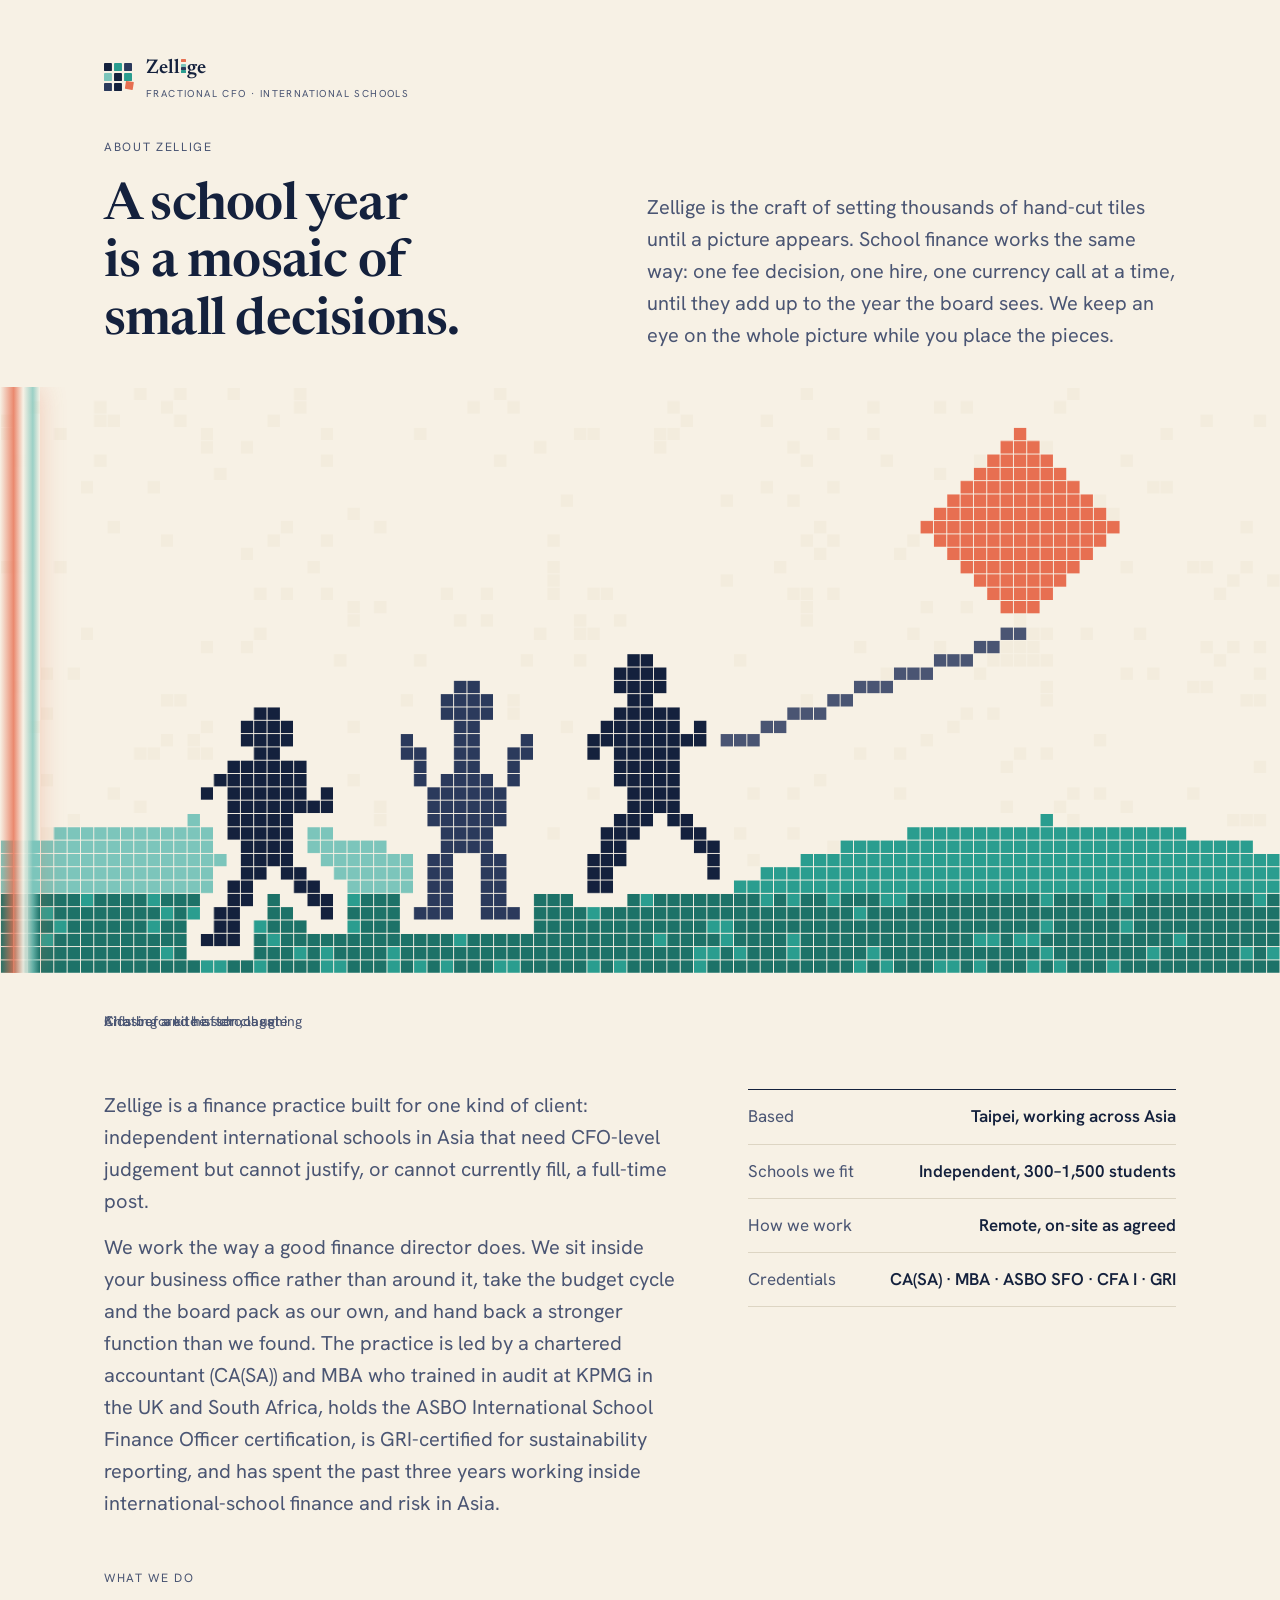
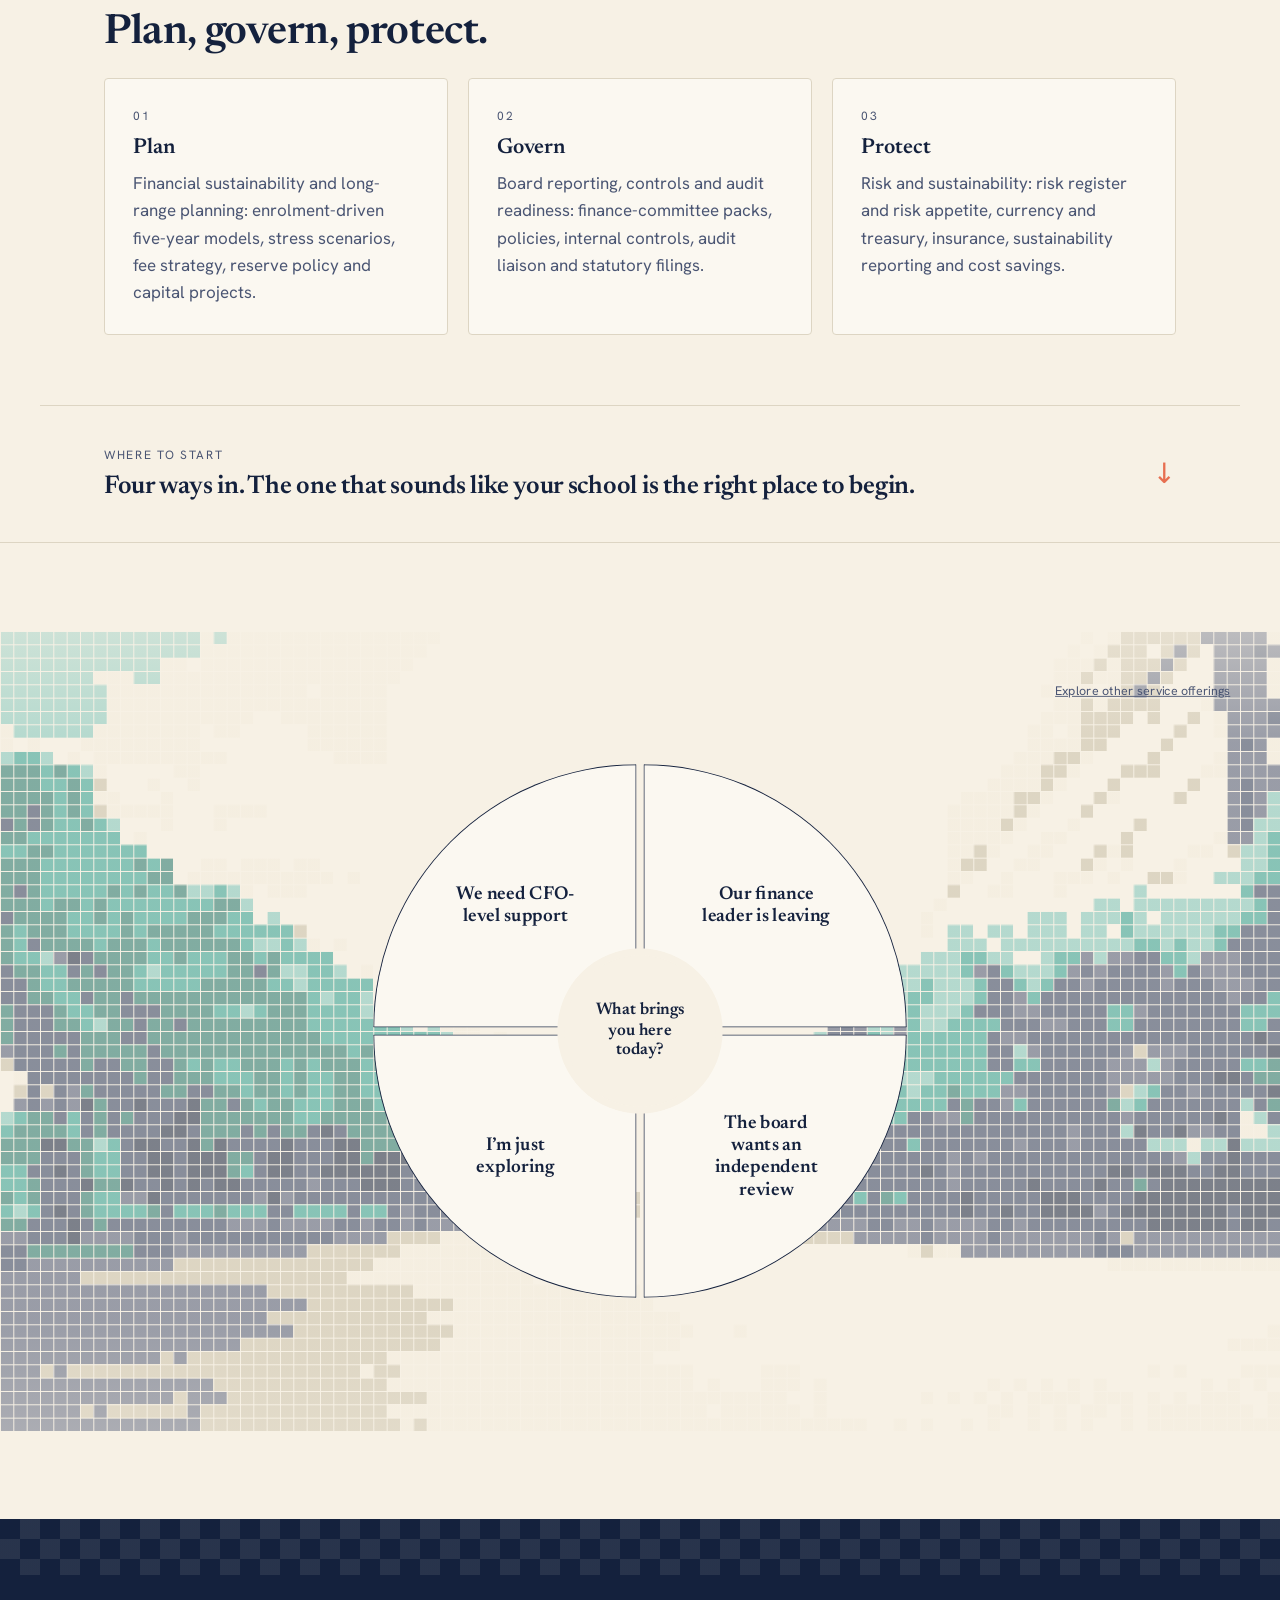
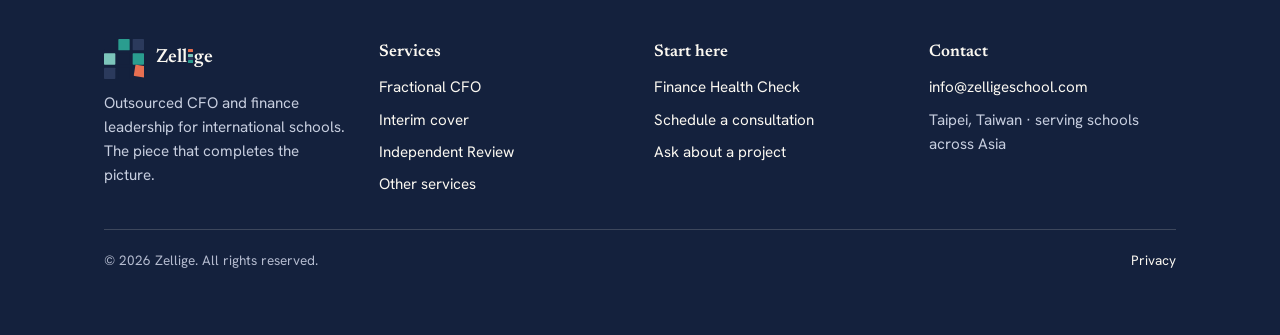
==== commit 7dc18e7f: "Update contact email address in footer" ====
--- a/index.html
+++ b/index.html
@@ -334,7 +334,7 @@
 <a href="contact-services.html">Ask about a project</a>
 </div></div>
 <div><h4>Contact</h4><div class="foot-links">
-<a href="mailto:hello@zellige.example">hello@zellige.example</a>
+<a href="mailto:info@zelligeschool.com">info@zelligeschool.com</a>
 <span>Taipei, Taiwan · serving schools across Asia</span>
 </div></div>
 </div>
